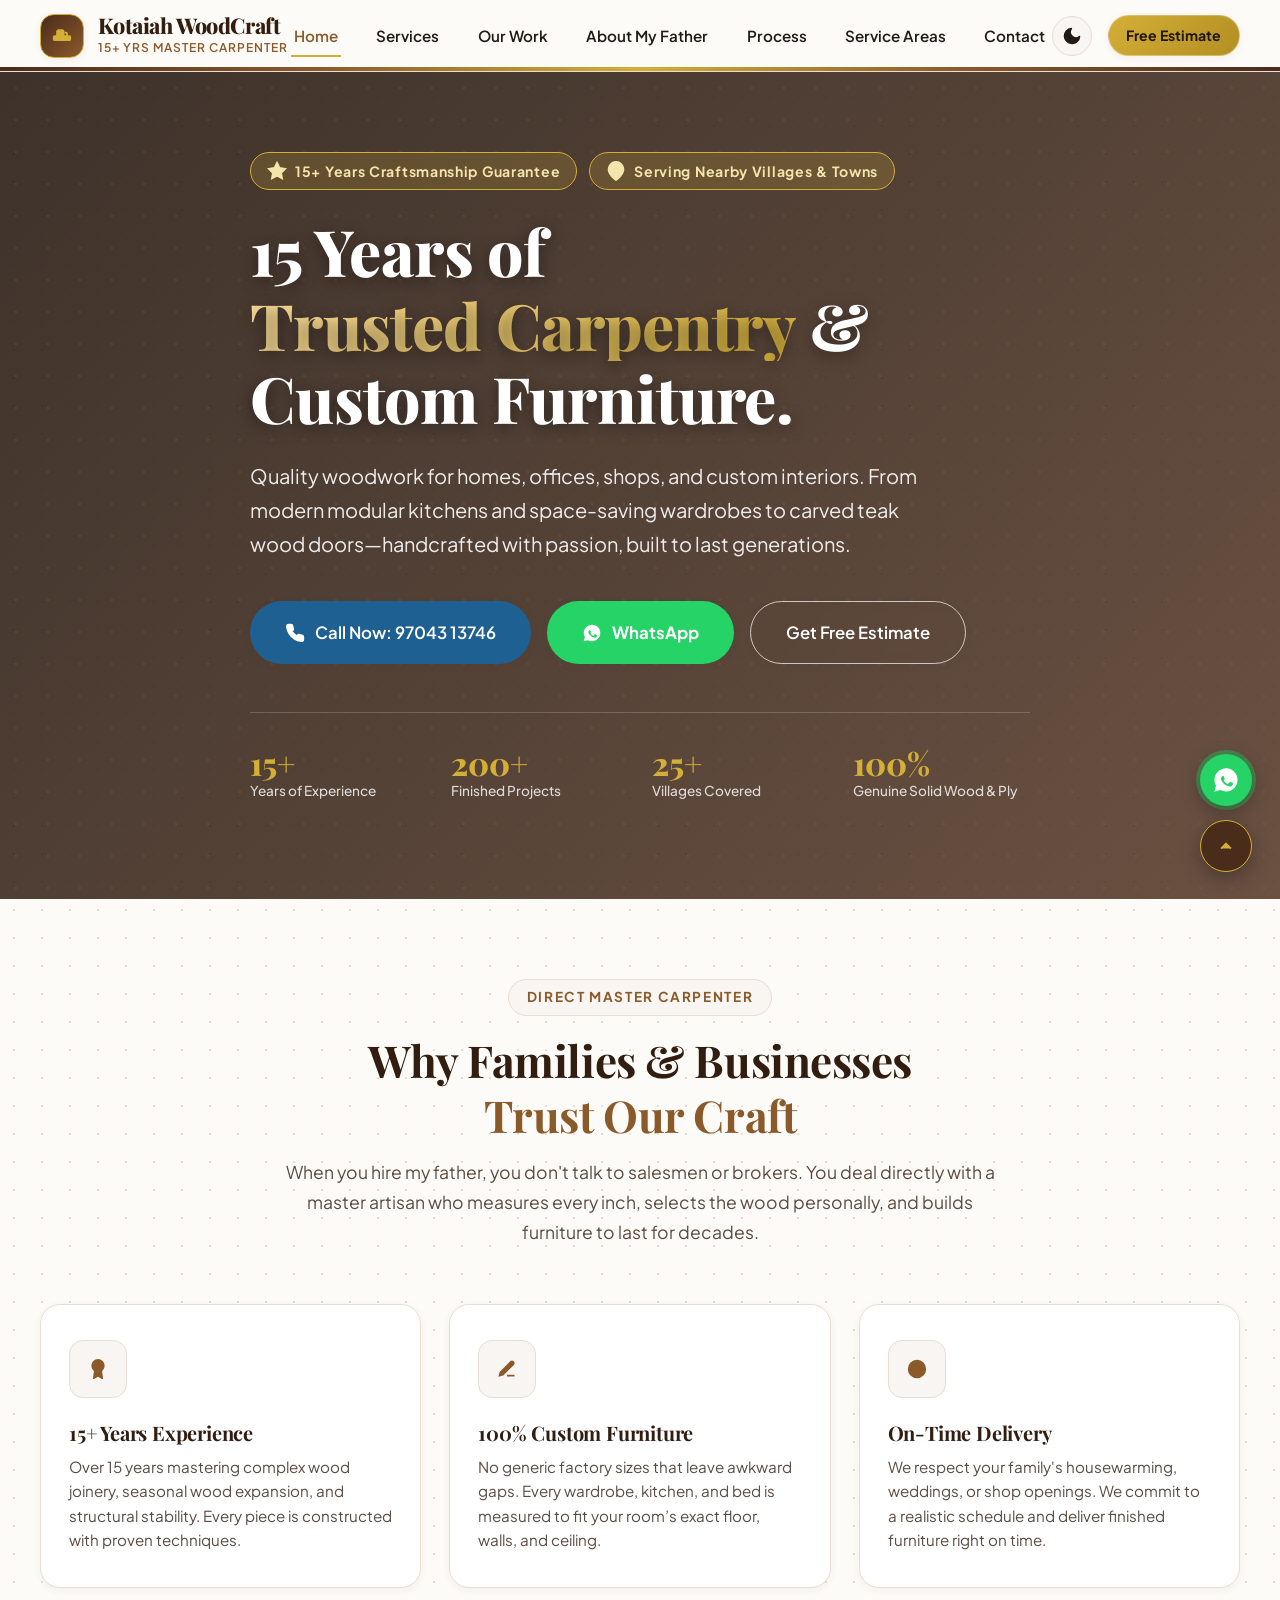
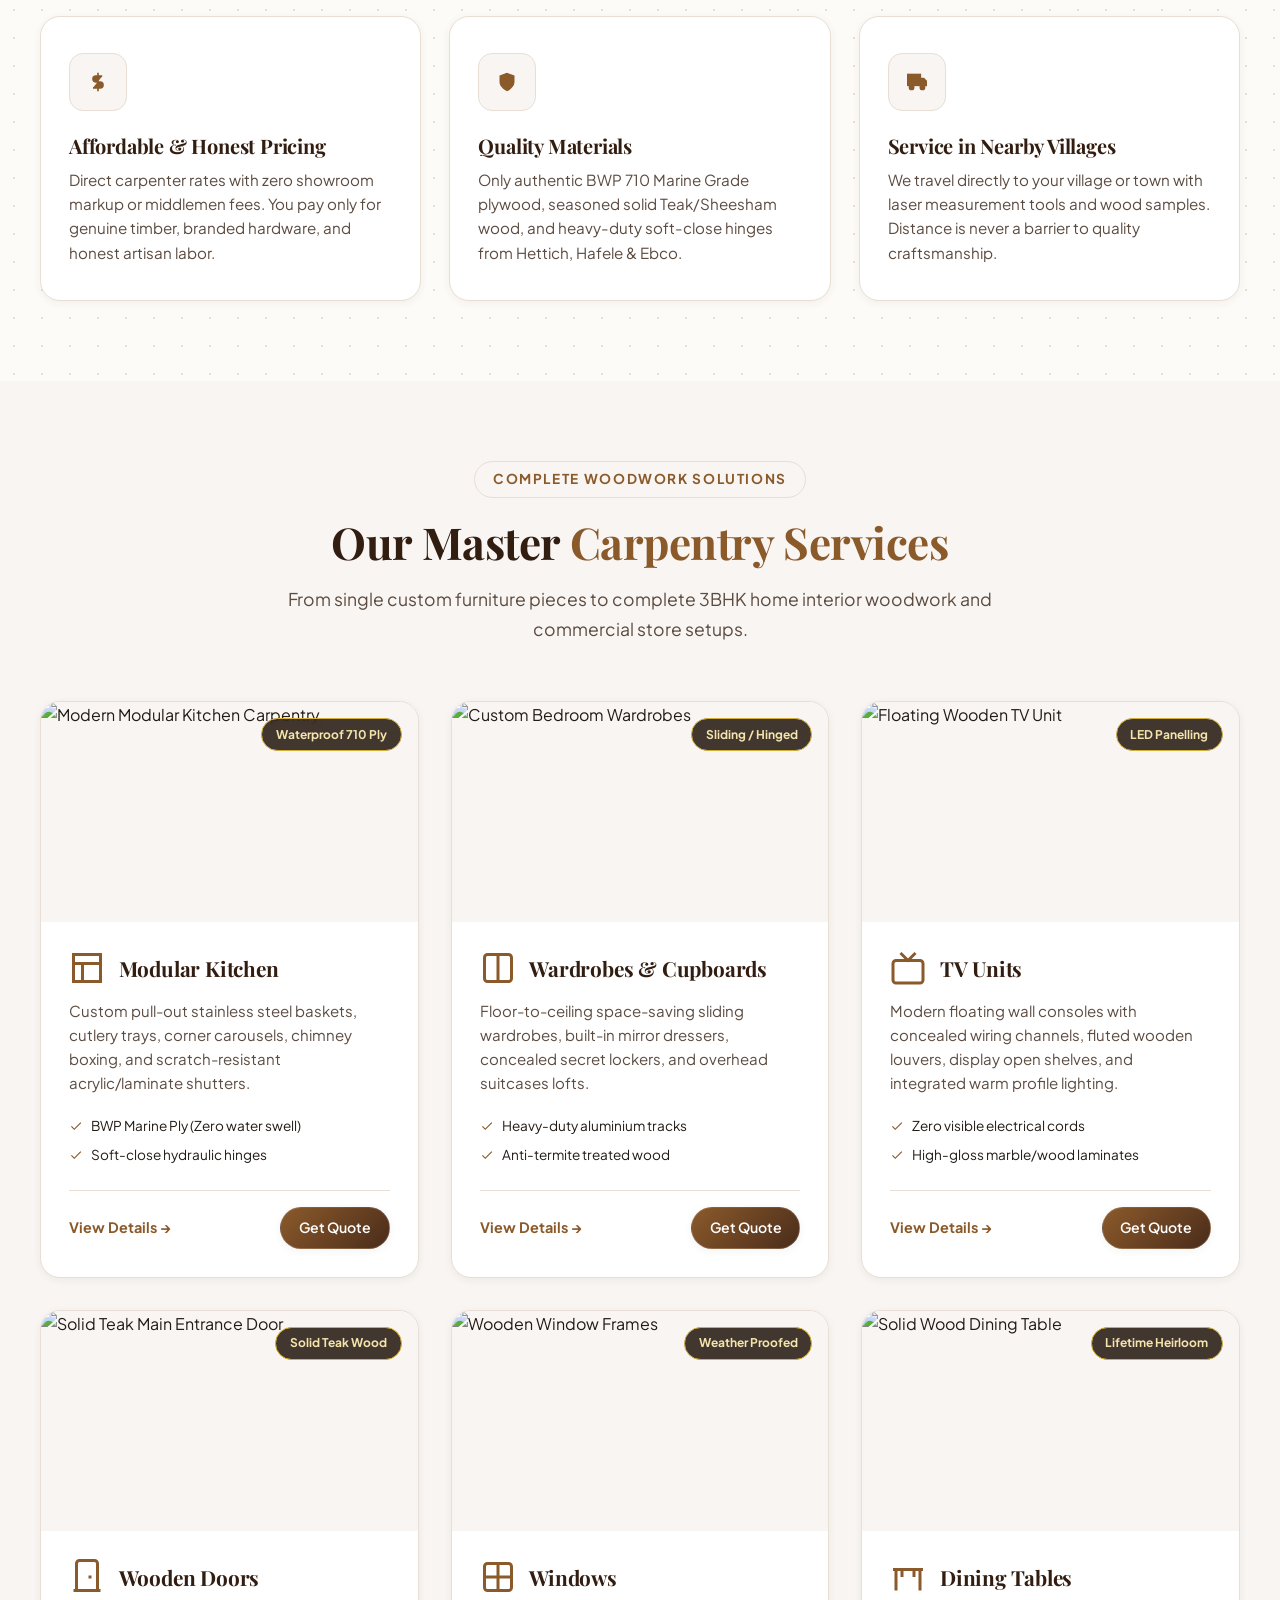
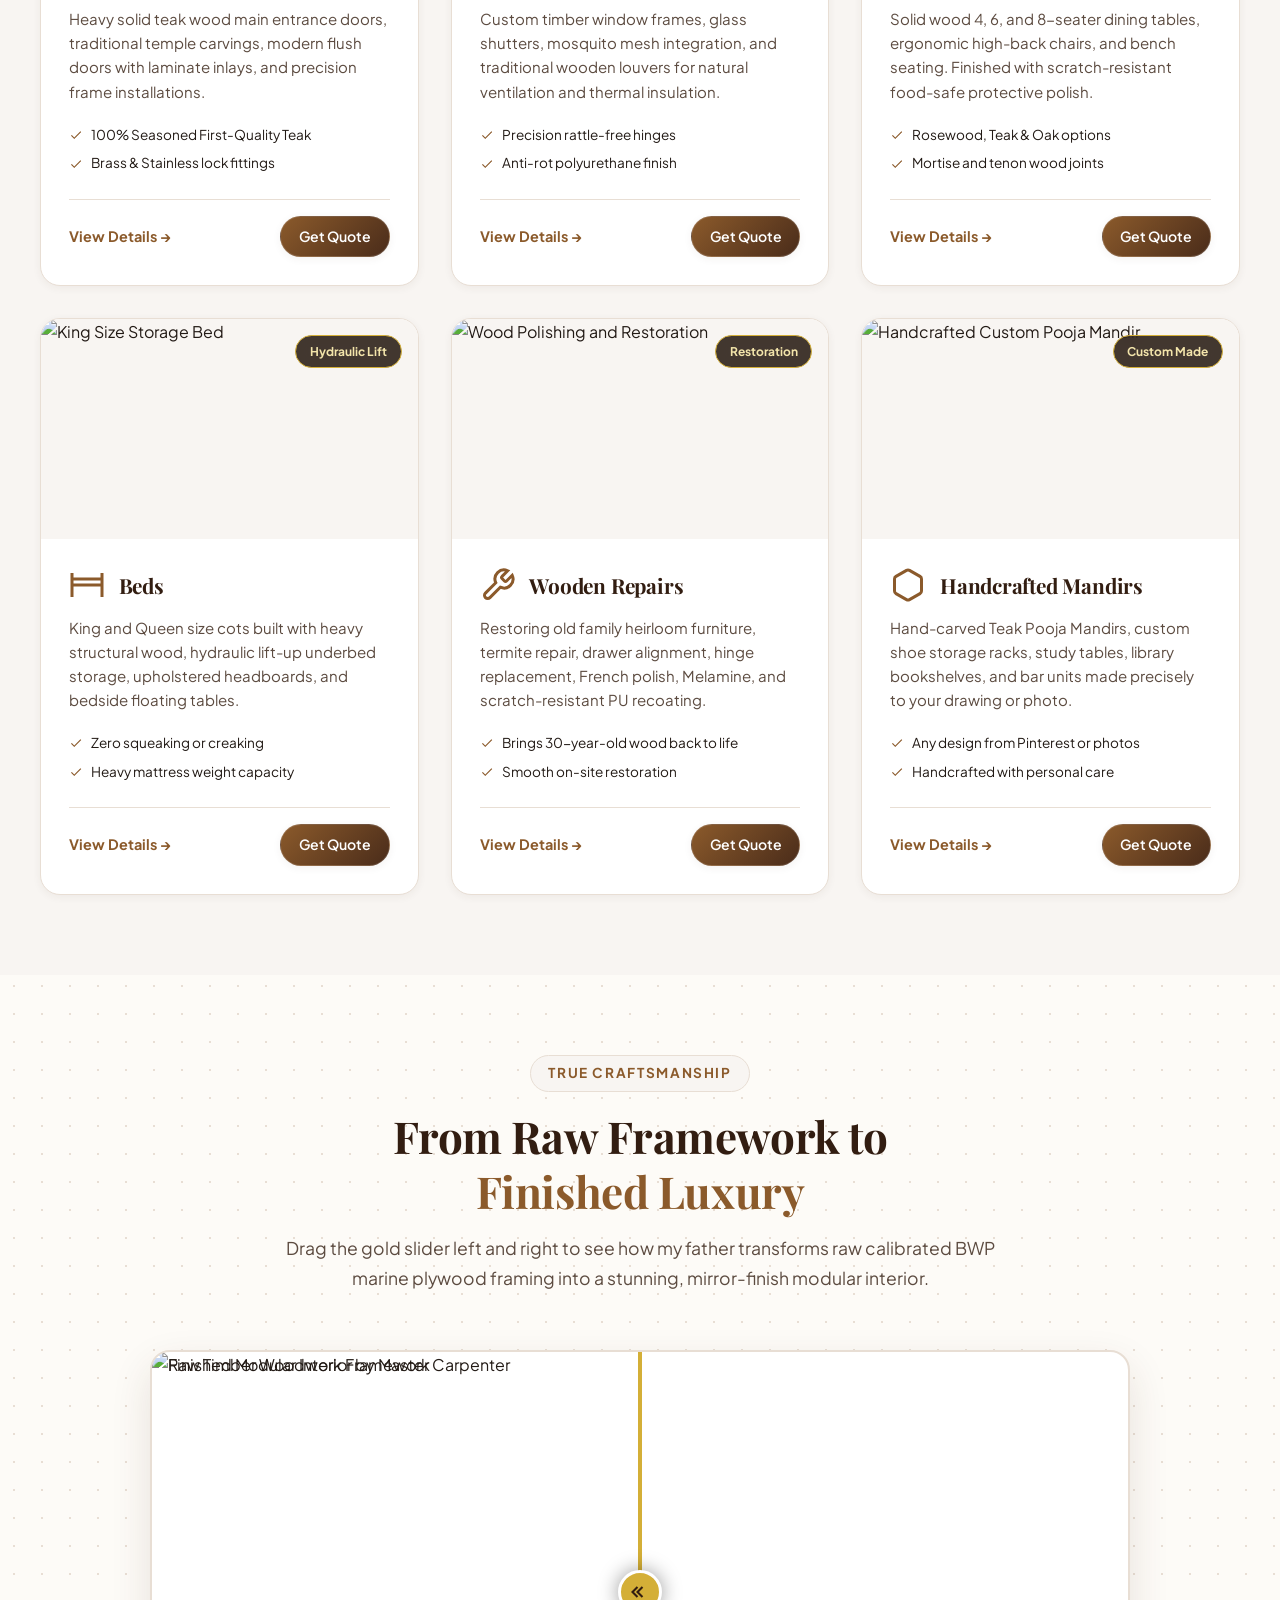
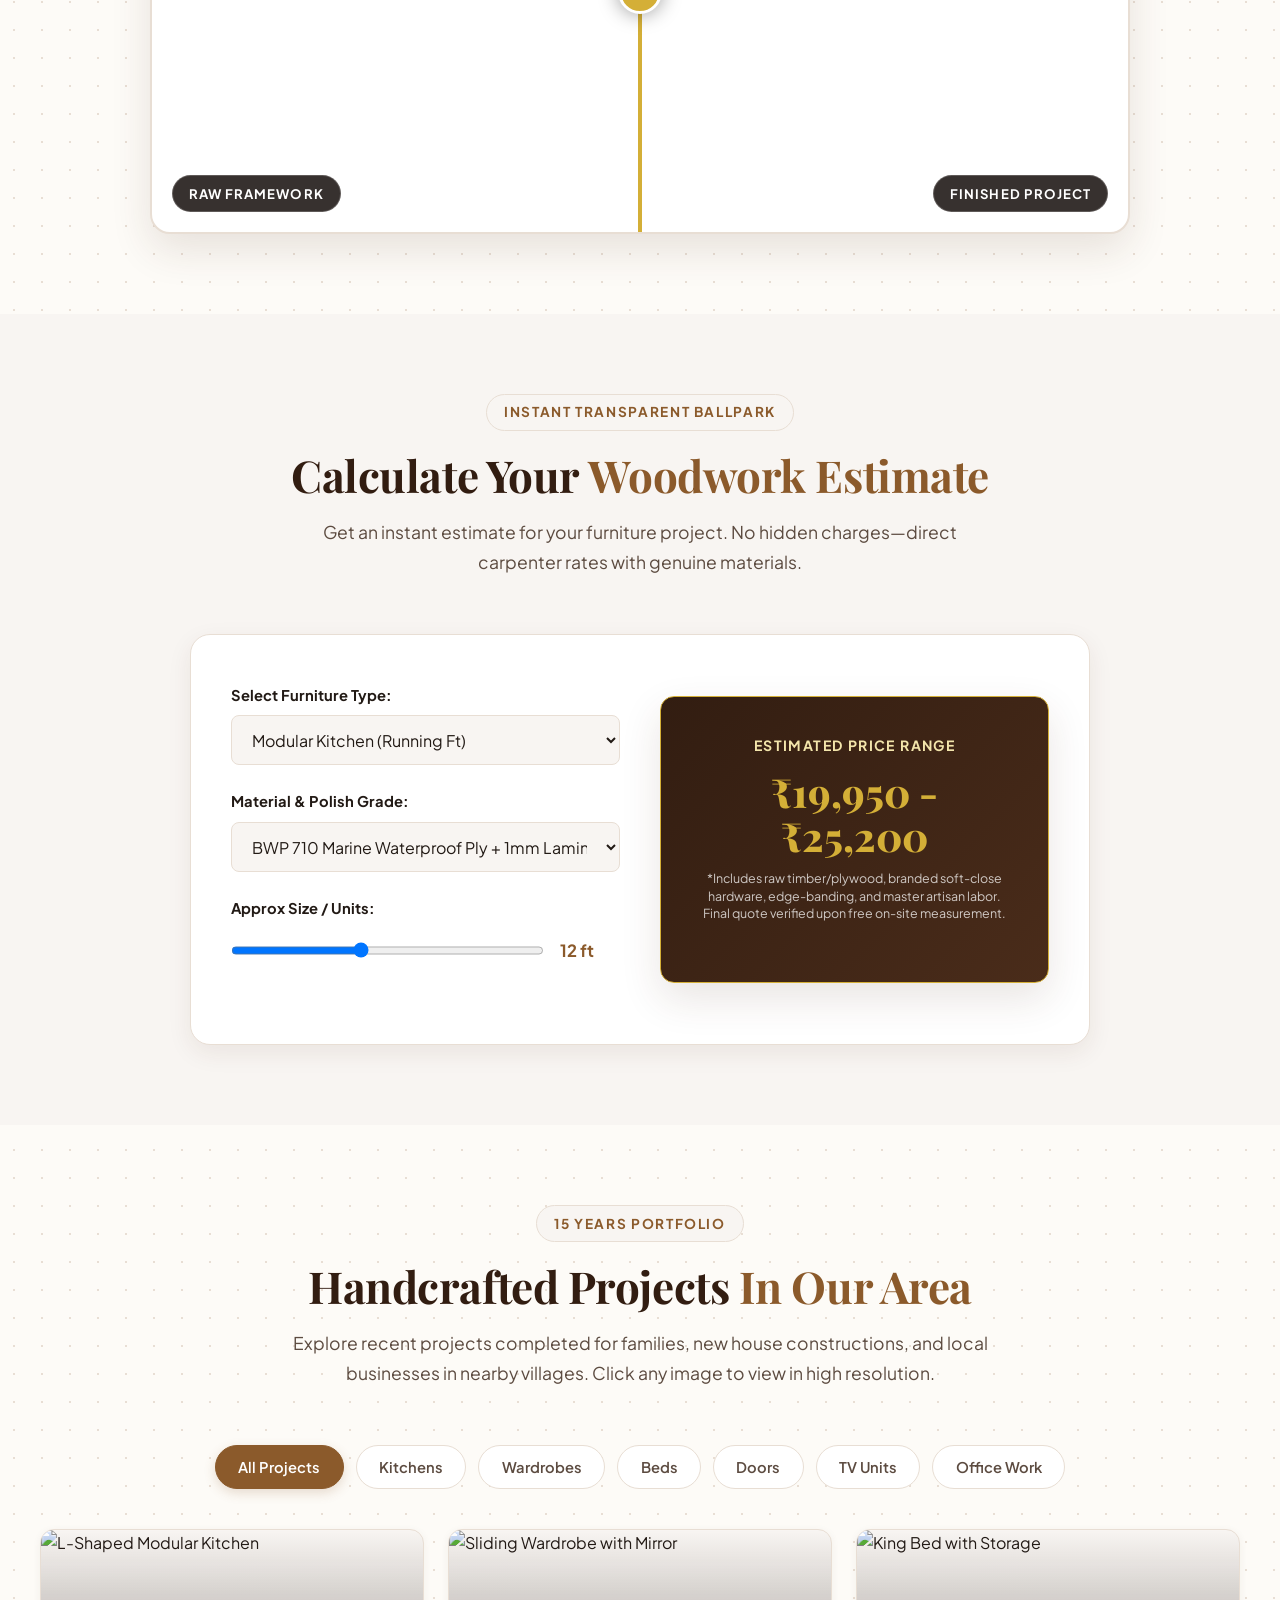
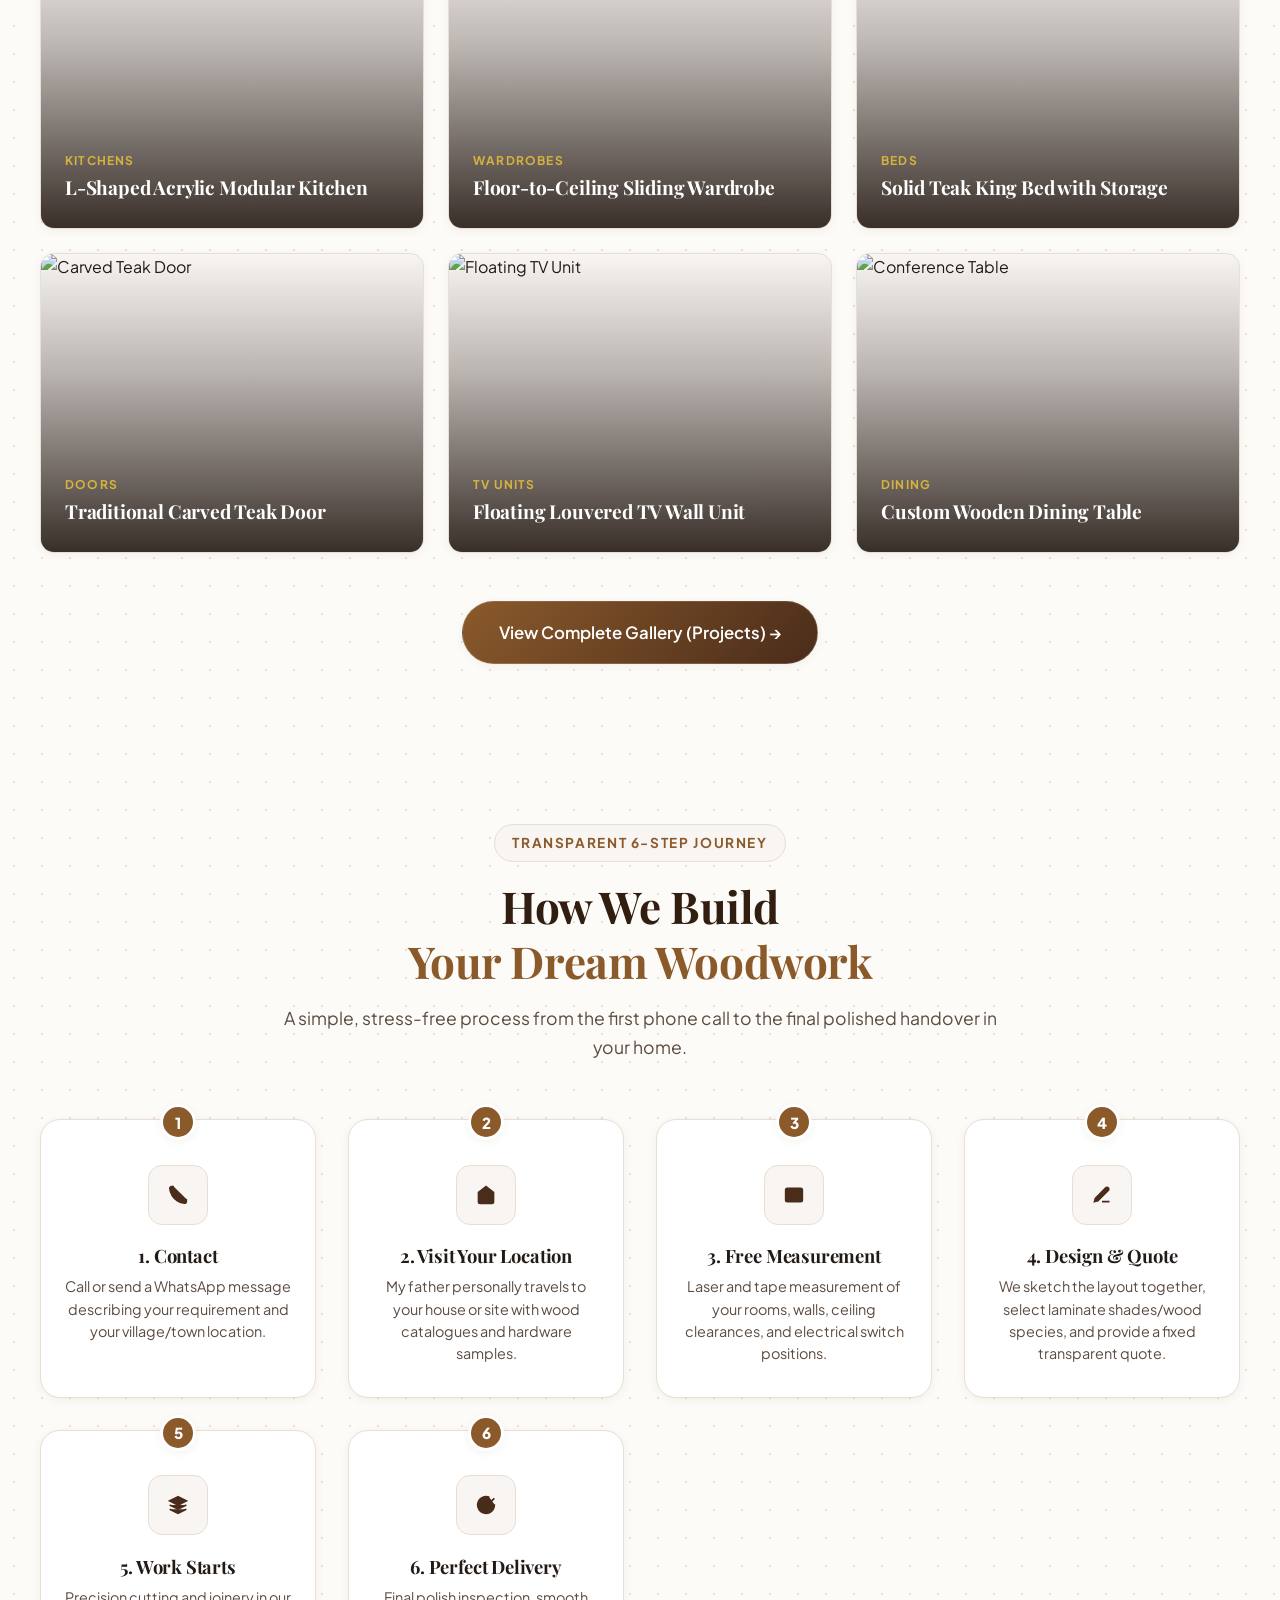
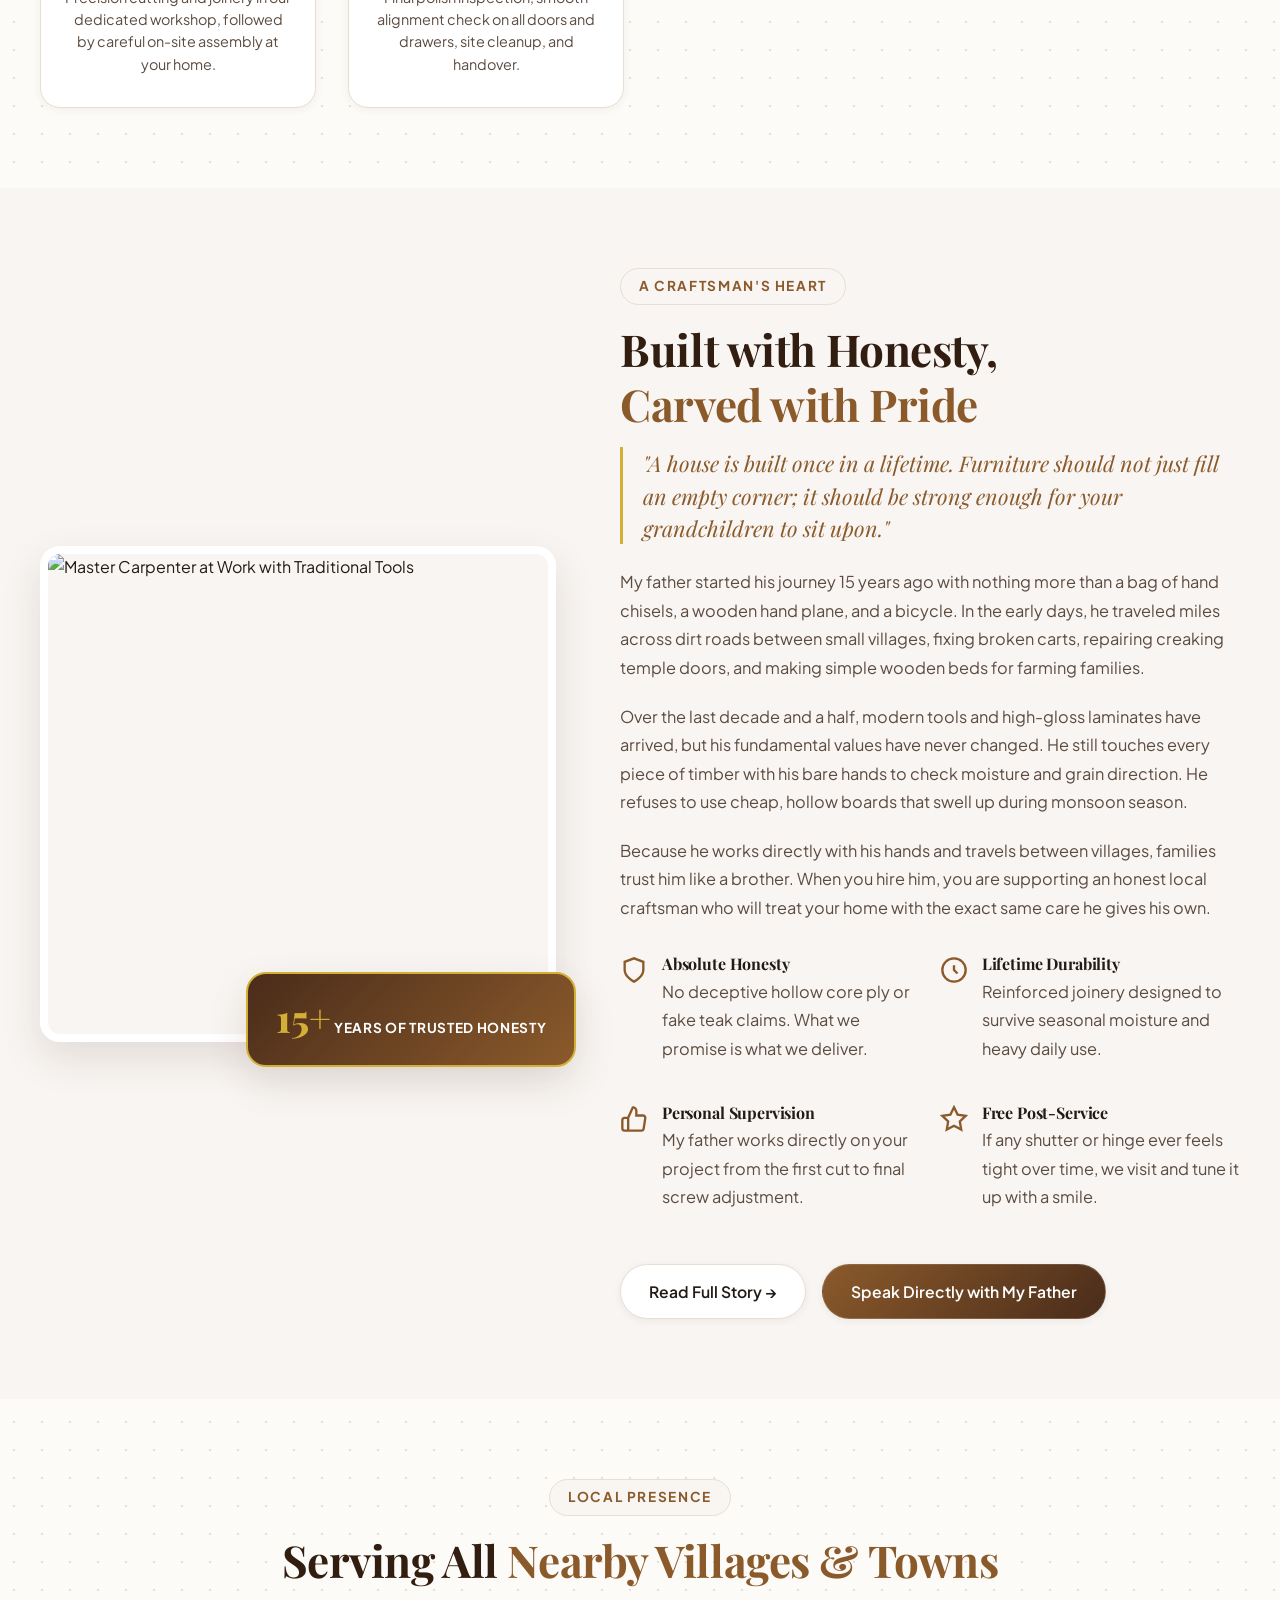
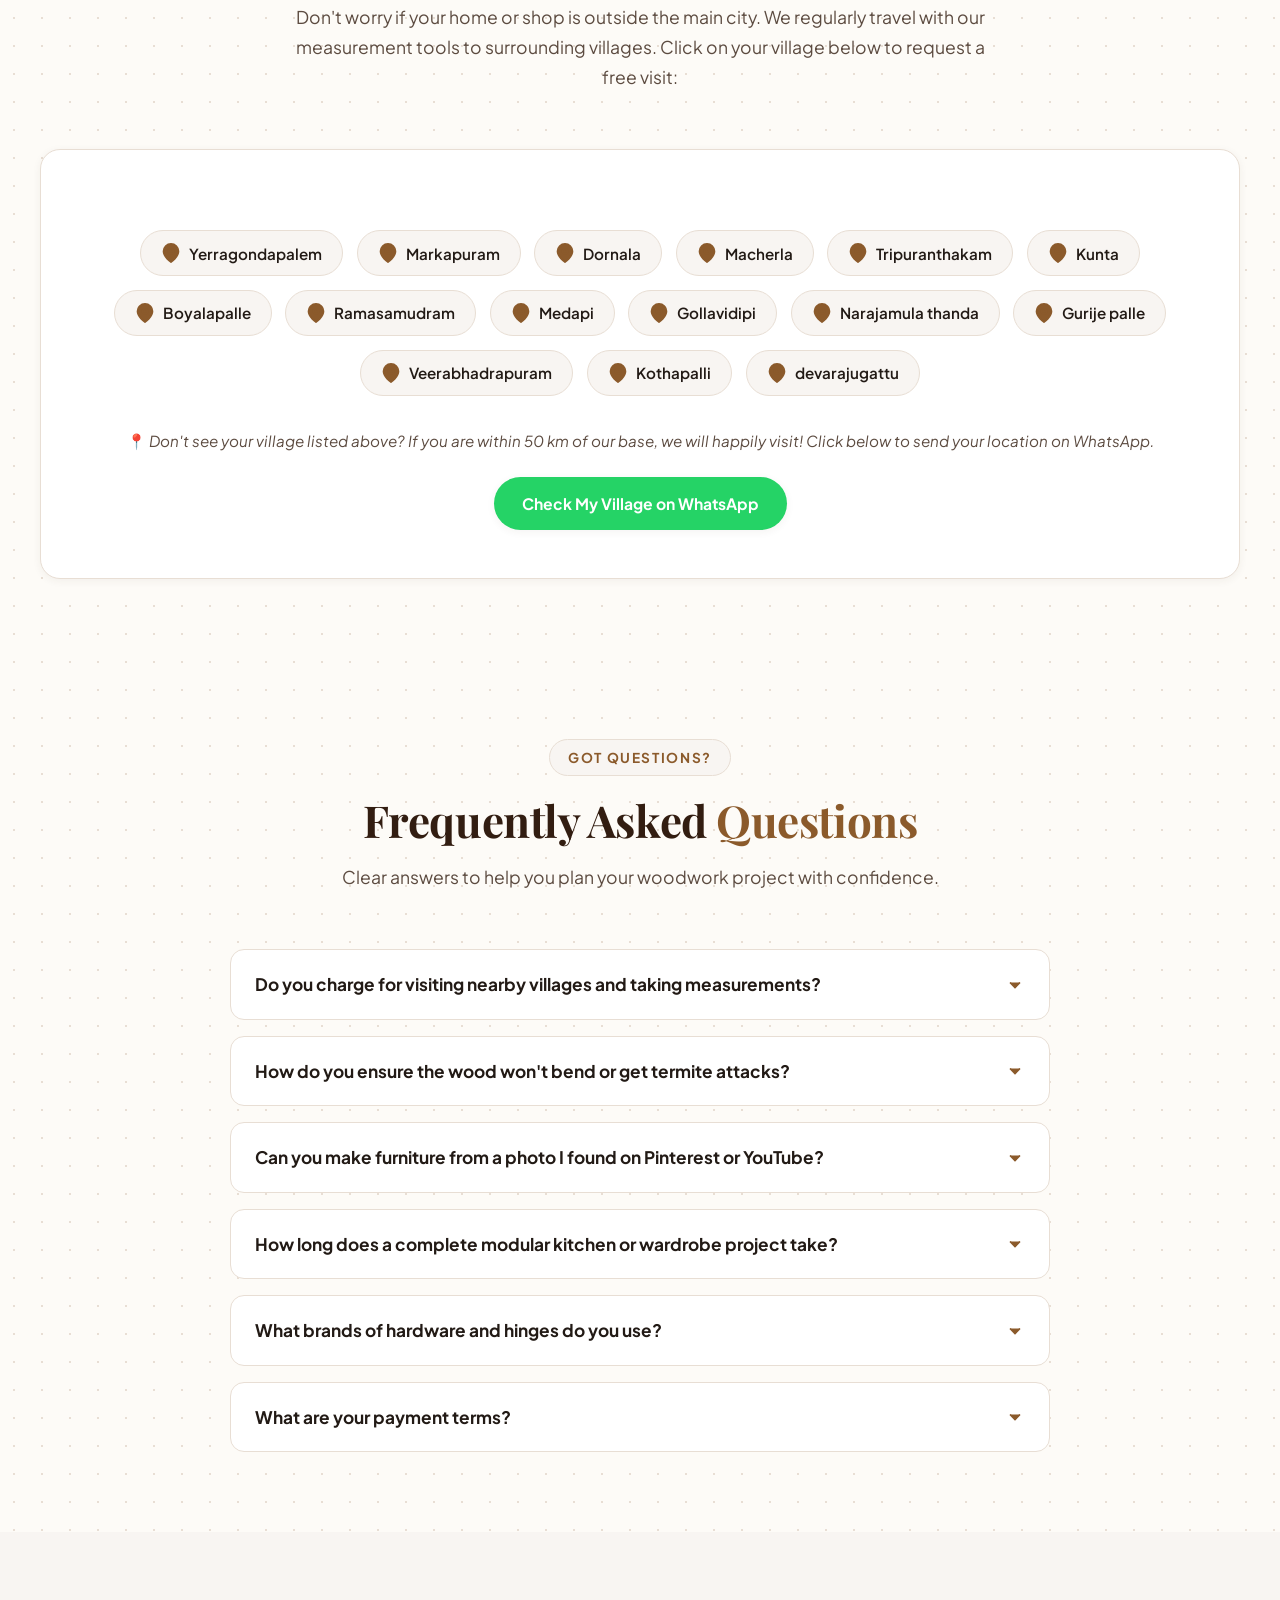
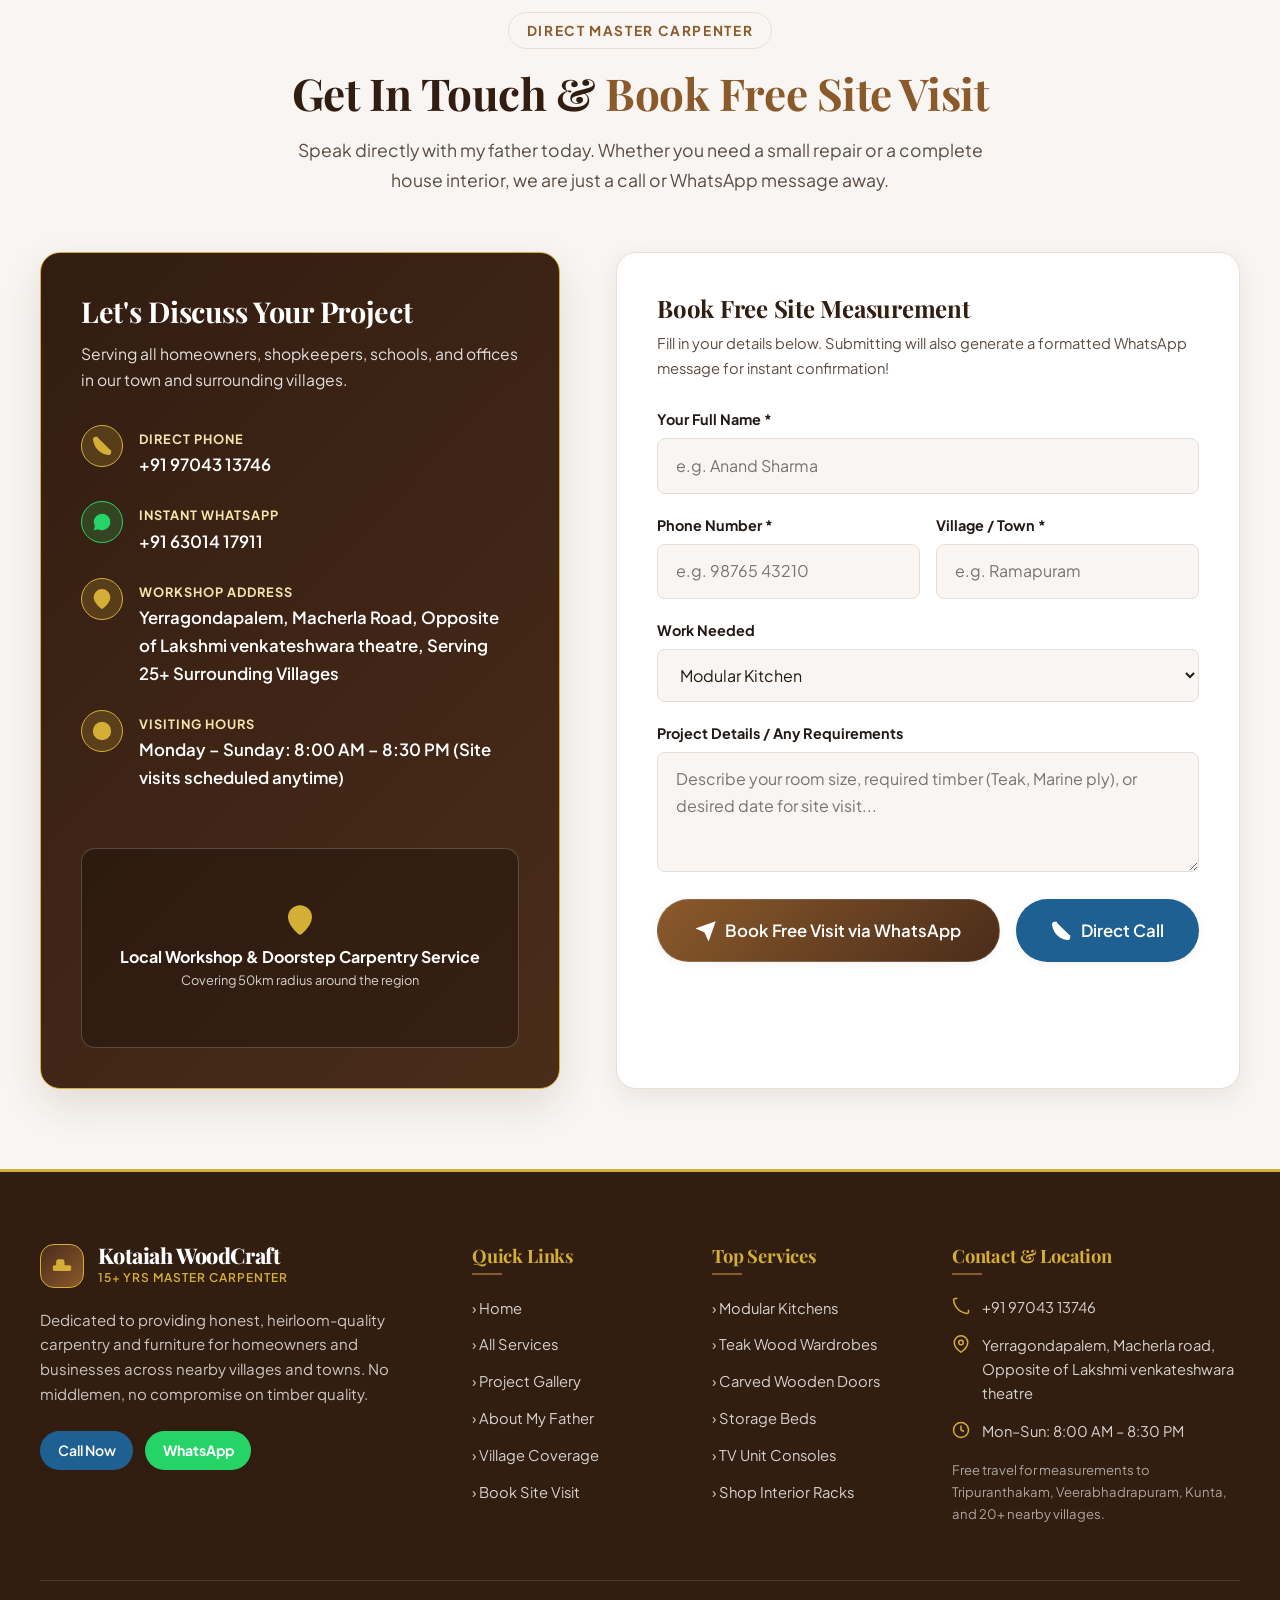
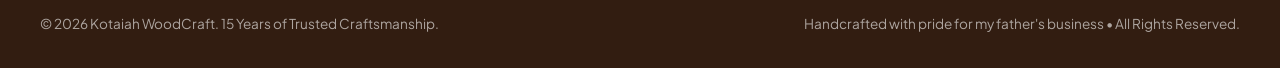
==== index.html @ 524566ff "Kotaiah woodcraft website" ====
<!DOCTYPE html>
<html lang="en" data-theme="light">
<head>
  <meta charset="UTF-8">
  <meta name="viewport" content="width=device-width, initial-scale=1.0">
  <title>Master Carpenter - 15+ Years Trusted Carpentry & Custom Furniture</title>
  
  <!-- SEO & Meta Tags -->
  <meta name="description" content="Master Carpenter with 15+ years of experience crafting luxury modular kitchens, teak wardrobes, custom beds, wooden doors, and home interiors. Free site visits to nearby villages and towns. Call or WhatsApp today!">
  <meta name="keywords" content="carpenter near me, custom furniture, wooden furniture maker, modular kitchen carpenter, wardrobe carpenter, solid wood door fitting, carpenter in nearby villages, teak wood furniture, furniture repair and polish">
  <meta name="author" content="Vishwakarma Woodcrafts">
  <link rel="canonical" href="https://vishwakarma-woodcrafts.example.com/">

  <!-- Open Graph / Social Media -->
  <meta property="og:type" content="business.business">
  <meta property="og:title" content="Master Carpenter - 15 Years of Trusted Carpentry & Custom Furniture">
  <meta property="og:description" content="Handcrafted woodwork for homes, modular kitchens, luxury wardrobes, offices, and custom interiors. Free site measurement in nearby villages.">
  <meta property="og:image" content="https://images.unsplash.com/photo-1538688525198-9b88f6f53126?auto=format&fit=crop&w=1200&q=80">
  <meta property="og:url" content="https://vishwakarma-woodcrafts.example.com/">

  <!-- Google Fonts: Playfair Display + Plus Jakarta Sans -->
  <link rel="preconnect" href="https://fonts.googleapis.com">
  <link rel="preconnect" href="https://fonts.gstatic.com" crossorigin>
  <link href="https://fonts.googleapis.com/css2?family=Playfair+Display:ital,wght@0,600;0,700;0,800;1,600&family=Plus+Jakarta+Sans:wght@400;500;600;700&display=swap" rel="stylesheet">

  <!-- Core Stylesheet -->
  <link rel="stylesheet" href="css/style.css">

  <!-- Local Business Schema.org JSON-LD for Local SEO -->
  <script type="application/ld+json">
  {
    "@context": "https://schema.org",
    "@type": "HomeAndConstructionBusiness",
    "name": "Kotaiah WoodCraft",
    "image": "https://images.unsplash.com/photo-1538688525198-9b88f6f53126?auto=format&fit=crop&w=1200&q=80",
    "telephone": "+919704313746",
    "priceRange": "₹₹",
    "description": "Professional carpenter with 15+ years experience building custom modular kitchens, teak wardrobes, doors, beds, and full home interiors across nearby villages and towns.",
    "address": {
      "@type": "PostalAddress",
      "addressLocality": "yerragondapalem, Macherla road, Opposite of Lakshmi venkateshwara theatre",
      "addressRegion": "Andhra Pradesh",
      "addressCountry": "IN"
    },
    "geo": {
      "@type": "GeoCoordinates",
      "latitude": "16.042348",
      "longitude": "79.306076"
    },
    "areaServed": [
      "Yerragondapalem", "Markapuram", "Veerabhadrapuram", "Dornala", "Tripuranthakam",
      "Boyalapalle", "Kothapalli", "Gurije palle", "Macherla", "Narajamula thanda", "All Nearby Villages"
    ],
    "openingHoursSpecification": {
      "@type": "OpeningHoursSpecification",
      "dayOfWeek": ["Monday", "Tuesday", "Wednesday", "Thursday", "Friday", "Saturday", "Sunday"],
      "opens": "08:00",
      "closes": "20:30"
    },
  }

  </script>
</head>
<body>

  <!-- ==========================================================================
       HEADER & NAVIGATION
       ========================================================================== -->
  <header class="site-header wood-grain-accent">
    <div class="container nav-container">
      <!-- Brand Logo -->
      <a href="index.html" class="brand" aria-label="Master Carpenter Home">
        <div class="brand-icon-box">
          <!-- Woodworking Plane Icon -->
          <svg class="icon" viewBox="0 0 24 24" fill="none" stroke="currentColor" stroke-width="2" stroke-linecap="round" stroke-linejoin="round">
            <path d="M3 17h18a1 1 0 0 0 1-1v-3a1 1 0 0 0-1-1H3a1 1 0 0 0-1 1v3a1 1 0 0 0 1 1z"/>
            <path d="M6 12V7a2 2 0 0 1 2-2h4a2 2 0 0 1 2 2v5"/>
            <path d="M18 12V9a1 1 0 0 0-1-1h-1"/>
          </svg>
        </div>
        <div class="brand-text">
          <span class="brand-name">Kotaiah WoodCraft</span>
          <span class="brand-tagline">15+ Yrs Master Carpenter</span>
        </div>
      </a>

      <!-- Navigation Menu Links -->
      <nav class="nav-menu" id="navMenu" aria-label="Main Navigation">
        <a href="index.html" class="nav-link active">Home</a>
        <a href="services.html" class="nav-link">Services</a>
        <a href="gallery.html" class="nav-link">Our Work</a>
        <a href="about.html" class="nav-link">About My Father</a>
        <a href="#timeline" class="nav-link">Process</a>
        <a href="#villages" class="nav-link">Service Areas</a>
        <a href="contact.html" class="nav-link">Contact</a>
      </nav>

      <!-- Nav Actions (Theme Toggle & CTA) -->
      <div class="nav-actions">
        <!-- Theme Toggle -->
        <button id="themeToggleBtn" class="theme-toggle-btn" aria-label="Toggle dark/light mode">
          <!-- Moon Icon (for switching to dark) -->
          <svg class="icon moon-icon" viewBox="0 0 24 24" fill="none" stroke="currentColor" stroke-width="2" stroke-linecap="round" stroke-linejoin="round">
            <path d="M21 12.79A9 9 0 1 1 11.21 3 7 7 0 0 0 21 12.79z"></path>
          </svg>
          <!-- Sun Icon (for switching to light) -->
          <svg class="icon sun-icon" viewBox="0 0 24 24" fill="none" stroke="currentColor" stroke-width="2" stroke-linecap="round" stroke-linejoin="round">
            <circle cx="12" cy="12" r="5"></circle>
            <line x1="12" y1="1" x2="12" y2="3"></line>
            <line x1="12" y1="21" x2="12" y2="23"></line>
            <line x1="4.22" y1="4.22" x2="5.64" y2="5.64"></line>
            <line x1="18.36" y1="18.36" x2="19.78" y2="19.78"></line>
            <line x1="1" y1="12" x2="3" y2="12"></line>
            <line x1="21" y1="12" x2="23" y2="12"></line>
            <line x1="4.22" y1="19.78" x2="5.64" y2="18.36"></line>
            <line x1="18.36" y1="5.64" x2="19.78" y2="4.22"></line>
          </svg>
        </button>

        <!-- Quote Modal Trigger -->
        <button class="btn btn-gold btn-sm btn-quote-header" data-open-modal="quoteModal">
          Free Estimate
        </button>

        <!-- Mobile Hamburger Button -->
        <button id="hamburgerBtn" class="hamburger-btn" aria-label="Toggle mobile menu" aria-expanded="false">
          <span></span>
          <span></span>
          <span></span>
        </button>
      </div>
    </div>
  </header>

  <main>
    <!-- ==========================================================================
         SECTION 1: HERO SECTION
         ========================================================================== -->
    <section class="hero-section" id="home">
      <div class="hero-overlay-grain"></div>
      <div class="container hero-content">
        <!-- Trust badge -->
        <div class="hero-badge-group">
          <div class="hero-badge">
            <svg class="icon" viewBox="0 0 24 24" fill="none" stroke="currentColor" stroke-width="2">
              <path d="M12 2l3.09 6.26L22 9.27l-5 4.87 1.18 6.88L12 17.77l-6.18 3.25L7 14.14 2 9.27l6.91-1.01L12 2z"/>
            </svg>
            15+ Years Craftsmanship Guarantee
          </div>
          <div class="hero-badge">
            <svg class="icon" viewBox="0 0 24 24" fill="none" stroke="currentColor" stroke-width="2">
              <path d="M21 10c0 7-9 13-9 13s-9-6-9-13a9 9 0 0 1 18 0z"/>
              <circle cx="12" cy="10" r="3"/>
            </svg>
            Serving Nearby Villages & Towns
          </div>
        </div>

        <h1 class="hero-title">
          15 Years of <span>Trusted Carpentry</span> &amp; Custom Furniture.
        </h1>

        <p class="hero-subtitle">
          Quality woodwork for homes, offices, shops, and custom interiors. From modern modular kitchens and space-saving wardrobes to carved teak wood doors—handcrafted with passion, built to last generations.
        </p>

        <!-- Hero CTAs -->
        <div class="hero-cta-group">
          <!-- Call Now -->
          <a href="tel:+919704313746" class="btn btn-call btn-lg">
            <svg class="icon" viewBox="0 0 24 24" fill="none" stroke="currentColor" stroke-width="2">
              <path d="M22 16.92v3a2 2 0 0 1-2.18 2 19.79 19.79 0 0 1-8.63-3.07 19.5 19.5 0 0 1-6-6 19.79 19.79 0 0 1-3.07-8.67A2 2 0 0 1 4.11 2h3a2 2 0 0 1 2 1.72 12.84 12.84 0 0 0 .7 2.81 2 2 0 0 1-.45 2.11L8.09 9.91a16 16 0 0 0 6 6l1.27-1.27a2 2 0 0 1 2.11-.45 12.84 12.84 0 0 0 2.81.7A2 2 0 0 1 22 16.92z"/>
            </svg>
            Call Now: 97043 13746
          </a>

          <!-- WhatsApp -->
          <a href="https://wa.me/916301417911?text=Hello%20Master%20Carpenter%2C%20I%20saw%20your%20website%20and%20need%20carpentry%20work.%20Please%20let%20me%20know%20when%20you%20can%20visit." target="_blank" rel="noopener noreferrer" class="btn btn-whatsapp btn-lg">
            <svg class="icon" viewBox="0 0 24 24" fill="currentColor">
              <path d="M12.04 2c-5.46 0-9.91 4.45-9.91 9.91 0 1.75.46 3.45 1.32 4.95L2.05 22l5.25-1.38c1.45.79 3.08 1.21 4.74 1.21 5.46 0 9.91-4.45 9.91-9.91 0-2.65-1.03-5.14-2.9-7.01A9.82 9.82 0 0 0 12.04 2zm5.78 14.15c-.24.68-1.4 1.33-1.94 1.4-.49.07-1.12.1-3.32-.82-2.31-.96-3.8-3.32-3.92-3.48-.12-.16-.94-1.26-.94-2.4 0-1.14.6-1.7.81-1.93.21-.24.47-.3.62-.3.16 0 .31 0 .44.01.14.01.32-.05.5.38.19.45.64 1.57.7 1.69.06.12.1.26.02.42-.08.16-.12.26-.24.4-.12.14-.25.31-.36.42-.12.12-.24.25-.1.49.14.24.63 1.04 1.35 1.68.93.83 1.71 1.09 1.95 1.21.24.12.38.1.52-.06.14-.16.6-.7 1.01-1.21.41-.51.49-.6.73-.5.24.1 1.54.73 1.8.86.26.14.44.2.5.31.06.12.06.69-.18 1.37z"/>
            </svg>
            WhatsApp
          </a>

          <!-- Get Free Estimate -->
          <button class="btn btn-outline-white btn-lg" data-open-modal="quoteModal">
            Get Free Estimate
          </button>
        </div>

        <!-- Trust Stats Bar -->
        <div class="hero-stats-row">
          <div class="stat-item">
            <span class="stat-number">15+</span>
            <span class="stat-label">Years of Experience</span>
          </div>
          <div class="stat-item">
            <span class="stat-number">200+</span>
            <span class="stat-label">Finished Projects</span>
          </div>
          <div class="stat-item">
            <span class="stat-number">25+</span>
            <span class="stat-label">Villages Covered</span>
          </div>
          <div class="stat-item">
            <span class="stat-number">100%</span>
            <span class="stat-label">Genuine Solid Wood &amp; Ply</span>
          </div>
        </div>
      </div>
    </section>

    <!-- ==========================================================================
         SECTION 2: WHY CHOOSE US (TRUST CARDS)
         ========================================================================== -->
    <section class="section" id="why-choose-us">
      <div class="container">
        <div class="section-header fade-in-up">
          <span class="section-tag">Direct Master Carpenter</span>
          <h2 class="section-title">Why Families &amp; Businesses <span>Trust Our Craft</span></h2>
          <p class="section-subtitle">
            When you hire my father, you don't talk to salesmen or brokers. You deal directly with a master artisan who measures every inch, selects the wood personally, and builds furniture to last for decades.
          </p>
        </div>

        <div class="trust-grid">
          <!-- Card 1 -->
          <div class="trust-card fade-in-up">
            <div class="trust-icon-box">
              <svg class="icon" viewBox="0 0 24 24" fill="none" stroke="currentColor" stroke-width="2">
                <circle cx="12" cy="8" r="7"/>
                <polyline points="8.21 13.89 7 23 12 20 17 23 15.79 13.88"/>
              </svg>
            </div>
            <h3 class="trust-title">15+ Years Experience</h3>
            <p class="trust-desc">
              Over 15 years mastering complex wood joinery, seasonal wood expansion, and structural stability. Every piece is constructed with proven techniques.
            </p>
          </div>

          <!-- Card 2 -->
          <div class="trust-card fade-in-up">
            <div class="trust-icon-box">
              <svg class="icon" viewBox="0 0 24 24" fill="none" stroke="currentColor" stroke-width="2">
                <path d="M12 20h9"/>
                <path d="M16.5 3.5a2.121 2.121 0 0 1 3 3L7 19l-4 1 1-4L16.5 3.5z"/>
              </svg>
            </div>
            <h3 class="trust-title">100% Custom Furniture</h3>
            <p class="trust-desc">
              No generic factory sizes that leave awkward gaps. Every wardrobe, kitchen, and bed is measured to fit your room’s exact floor, walls, and ceiling.
            </p>
          </div>

          <!-- Card 3 -->
          <div class="trust-card fade-in-up">
            <div class="trust-icon-box">
              <svg class="icon" viewBox="0 0 24 24" fill="none" stroke="currentColor" stroke-width="2">
                <circle cx="12" cy="12" r="10"/>
                <polyline points="12 6 12 12 16 14"/>
              </svg>
            </div>
            <h3 class="trust-title">On-Time Delivery</h3>
            <p class="trust-desc">
              We respect your family's housewarming, weddings, or shop openings. We commit to a realistic schedule and deliver finished furniture right on time.
            </p>
          </div>

          <!-- Card 4 -->
          <div class="trust-card fade-in-up">
            <div class="trust-icon-box">
              <svg class="icon" viewBox="0 0 24 24" fill="none" stroke="currentColor" stroke-width="2">
                <line x1="12" y1="1" x2="12" y2="23"/>
                <path d="M17 5H9.5a3.5 3.5 0 0 0 0 7h5a3.5 3.5 0 0 1 0 7H6"/>
              </svg>
            </div>
            <h3 class="trust-title">Affordable &amp; Honest Pricing</h3>
            <p class="trust-desc">
              Direct carpenter rates with zero showroom markup or middlemen fees. You pay only for genuine timber, branded hardware, and honest artisan labor.
            </p>
          </div>

          <!-- Card 5 -->
          <div class="trust-card fade-in-up">
            <div class="trust-icon-box">
              <svg class="icon" viewBox="0 0 24 24" fill="none" stroke="currentColor" stroke-width="2">
                <path d="M12 22s8-4 8-10V5l-8-3-8 3v7c0 6 8 10 8 10z"/>
              </svg>
            </div>
            <h3 class="trust-title">Quality Materials</h3>
            <p class="trust-desc">
              Only authentic BWP 710 Marine Grade plywood, seasoned solid Teak/Sheesham wood, and heavy-duty soft-close hinges from Hettich, Hafele &amp; Ebco.
            </p>
          </div>

          <!-- Card 6 -->
          <div class="trust-card fade-in-up">
            <div class="trust-icon-box">
              <svg class="icon" viewBox="0 0 24 24" fill="none" stroke="currentColor" stroke-width="2">
                <rect x="1" y="3" width="15" height="13"/>
                <polygon points="16 8 20 8 23 11 23 16 16 16 16 8"/>
                <circle cx="5.5" cy="18.5" r="2.5"/>
                <circle cx="18.5" cy="18.5" r="2.5"/>
              </svg>
            </div>
            <h3 class="trust-title">Service in Nearby Villages</h3>
            <p class="trust-desc">
              We travel directly to your village or town with laser measurement tools and wood samples. Distance is never a barrier to quality craftsmanship.
            </p>
          </div>
        </div>
      </div>
    </section>

    <!-- ==========================================================================
         SECTION 3: SERVICES GRID (12 DETAILED SERVICES)
         ========================================================================== -->
    <section class="section" id="services" style="background-color: var(--bg-cream);">
      <div class="container">
        <div class="section-header fade-in-up">
          <span class="section-tag">Complete Woodwork Solutions</span>
          <h2 class="section-title">Our Master <span>Carpentry Services</span></h2>
          <p class="section-subtitle">
            From single custom furniture pieces to complete 3BHK home interior woodwork and commercial store setups.
          </p>
        </div>

        <div class="services-grid">
          <!-- 1. Modular Kitchen -->
          <article class="service-card fade-in-up">
            <div class="service-img-wrapper">
              <img src="C:\Users\srini\OneDrive\Desktop\carpenter\assets\images\kitchen.jpeg" alt="Modern Modular Kitchen Carpentry" class="service-img" loading="lazy">
              <span class="service-badge">Waterproof 710 Ply</span>
            </div>
            <div class="service-content">
              <div class="service-header-row">
                <svg class="service-icon" viewBox="0 0 24 24" fill="none" stroke="currentColor" stroke-width="2">
                  <path d="M3 3h18v18H3zM3 9h18M9 21V9"/>
                </svg>
                <h3 class="service-title">Modular Kitchen</h3>
              </div>
              <p class="service-desc">
                Custom pull-out stainless steel baskets, cutlery trays, corner carousels, chimney boxing, and scratch-resistant acrylic/laminate shutters.
              </p>
              <div class="service-features-list">
                <div class="service-feature-item">
                  <svg viewBox="0 0 24 24" fill="currentColor"><path d="M9 16.17L4.83 12l-1.42 1.41L9 19 21 7l-1.41-1.41z"/></svg>
                  BWP Marine Ply (Zero water swell)
                </div>
                <div class="service-feature-item">
                  <svg viewBox="0 0 24 24" fill="currentColor"><path d="M9 16.17L4.83 12l-1.42 1.41L9 19 21 7l-1.41-1.41z"/></svg>
                  Soft-close hydraulic hinges
                </div>
              </div>
              <div class="service-footer-row">
                <a href="services.html" class="service-link">View Details &rarr;</a>
                <button class="btn btn-primary btn-sm" data-open-modal="quoteModal" data-service="Modular Kitchen">Get Quote</button>
              </div>
            </div>
          </article>

          <!-- 2. Wardrobes & Cupboards -->
          <article class="service-card fade-in-up">
            <div class="service-img-wrapper">
              <img src="C:\Users\srini\OneDrive\Desktop\carpenter\assets\images\wardroob-1.jpeg" alt="Custom Bedroom Wardrobes" class="service-img" loading="lazy">
              <span class="service-badge">Sliding / Hinged</span>
            </div>
            <div class="service-content">
              <div class="service-header-row">
                <svg class="service-icon" viewBox="0 0 24 24" fill="none" stroke="currentColor" stroke-width="2">
                  <rect x="3" y="3" width="18" height="18" rx="2"/><line x1="12" y1="3" x2="12" y2="21"/><line x1="8" y1="12" x2="8" y2="12.01"/><line x1="16" y1="12" x2="16" y2="12.01"/>
                </svg>
                <h3 class="service-title">Wardrobes &amp; Cupboards</h3>
              </div>
              <p class="service-desc">
                Floor-to-ceiling space-saving sliding wardrobes, built-in mirror dressers, concealed secret lockers, and overhead suitcases lofts.
              </p>
              <div class="service-features-list">
                <div class="service-feature-item">
                  <svg viewBox="0 0 24 24" fill="currentColor"><path d="M9 16.17L4.83 12l-1.42 1.41L9 19 21 7l-1.41-1.41z"/></svg>
                  Heavy-duty aluminium tracks
                </div>
                <div class="service-feature-item">
                  <svg viewBox="0 0 24 24" fill="currentColor"><path d="M9 16.17L4.83 12l-1.42 1.41L9 19 21 7l-1.41-1.41z"/></svg>
                  Anti-termite treated wood
                </div>
              </div>
              <div class="service-footer-row">
                <a href="services.html" class="service-link">View Details &rarr;</a>
                <button class="btn btn-primary btn-sm" data-open-modal="quoteModal" data-service="Wardrobes">Get Quote</button>
              </div>
            </div>
          </article>

          <!-- 3. TV Entertainment Units -->
          <article class="service-card fade-in-up">
            <div class="service-img-wrapper">
              <img src="C:\Users\srini\OneDrive\Desktop\carpenter\assets\images\tv-unit.jpeg" alt="Floating Wooden TV Unit" class="service-img" loading="lazy">
              <span class="service-badge">LED Panelling</span>
            </div>
            <div class="service-content">
              <div class="service-header-row">
                <svg class="service-icon" viewBox="0 0 24 24" fill="none" stroke="currentColor" stroke-width="2">
                  <rect x="2" y="7" width="20" height="15" rx="2" ry="2"/><polyline points="17 2 12 7 7 2"/>
                </svg>
                <h3 class="service-title">TV Units</h3>
              </div>
              <p class="service-desc">
                Modern floating wall consoles with concealed wiring channels, fluted wooden louvers, display open shelves, and integrated warm profile lighting.
              </p>
              <div class="service-features-list">
                <div class="service-feature-item">
                  <svg viewBox="0 0 24 24" fill="currentColor"><path d="M9 16.17L4.83 12l-1.42 1.41L9 19 21 7l-1.41-1.41z"/></svg>
                  Zero visible electrical cords
                </div>
                <div class="service-feature-item">
                  <svg viewBox="0 0 24 24" fill="currentColor"><path d="M9 16.17L4.83 12l-1.42 1.41L9 19 21 7l-1.41-1.41z"/></svg>
                  High-gloss marble/wood laminates
                </div>
              </div>
              <div class="service-footer-row">
                <a href="services.html" class="service-link">View Details &rarr;</a>
                <button class="btn btn-primary btn-sm" data-open-modal="quoteModal" data-service="TV Units">Get Quote</button>
              </div>
            </div>
          </article>

          <!-- 4. Wooden Doors -->
          <article class="service-card fade-in-up">
            <div class="service-img-wrapper">
              <img src="C:\Users\srini\OneDrive\Desktop\carpenter\assets\images\door-2.jpeg" alt="Solid Teak Main Entrance Door" class="service-img" loading="lazy">
              <span class="service-badge">Solid Teak Wood</span>
            </div>
            <div class="service-content">
              <div class="service-header-row">
                <svg class="service-icon" viewBox="0 0 24 24" fill="none" stroke="currentColor" stroke-width="2">
                  <path d="M3 21h18M5 21V3a2 2 0 0 1 2-2h10a2 2 0 0 1 2 2v18M14 11v2"/>
                </svg>
                <h3 class="service-title">Wooden Doors</h3>
              </div>
              <p class="service-desc">
                Heavy solid teak wood main entrance doors, traditional temple carvings, modern flush doors with laminate inlays, and precision frame installations.
              </p>
              <div class="service-features-list">
                <div class="service-feature-item">
                  <svg viewBox="0 0 24 24" fill="currentColor"><path d="M9 16.17L4.83 12l-1.42 1.41L9 19 21 7l-1.41-1.41z"/></svg>
                  100% Seasoned First-Quality Teak
                </div>
                <div class="service-feature-item">
                  <svg viewBox="0 0 24 24" fill="currentColor"><path d="M9 16.17L4.83 12l-1.42 1.41L9 19 21 7l-1.41-1.41z"/></svg>
                  Brass &amp; Stainless lock fittings
                </div>
              </div>
              <div class="service-footer-row">
                <a href="services.html" class="service-link">View Details &rarr;</a>
                <button class="btn btn-primary btn-sm" data-open-modal="quoteModal" data-service="Wooden Doors">Get Quote</button>
              </div>
            </div>
          </article>

          <!-- 5. Windows & Ventilators -->
          <article class="service-card fade-in-up">
            <div class="service-img-wrapper">
              <img src="C:\Users\srini\OneDrive\Desktop\carpenter\assets\images\window.png" alt="Wooden Window Frames" class="service-img" loading="lazy">
              <span class="service-badge">Weather Proofed</span>
            </div>
            <div class="service-content">
              <div class="service-header-row">
                <svg class="service-icon" viewBox="0 0 24 24" fill="none" stroke="currentColor" stroke-width="2">
                  <rect x="3" y="3" width="18" height="18" rx="2"/><line x1="12" y1="3" x2="12" y2="21"/><line x1="3" y1="12" x2="21" y2="12"/>
                </svg>
                <h3 class="service-title">Windows</h3>
              </div>
              <p class="service-desc">
                Custom timber window frames, glass shutters, mosquito mesh integration, and traditional wooden louvers for natural ventilation and thermal insulation.
              </p>
              <div class="service-features-list">
                <div class="service-feature-item">
                  <svg viewBox="0 0 24 24" fill="currentColor"><path d="M9 16.17L4.83 12l-1.42 1.41L9 19 21 7l-1.41-1.41z"/></svg>
                  Precision rattle-free hinges
                </div>
                <div class="service-feature-item">
                  <svg viewBox="0 0 24 24" fill="currentColor"><path d="M9 16.17L4.83 12l-1.42 1.41L9 19 21 7l-1.41-1.41z"/></svg>
                  Anti-rot polyurethane finish
                </div>
              </div>
              <div class="service-footer-row">
                <a href="services.html" class="service-link">View Details &rarr;</a>
                <button class="btn btn-primary btn-sm" data-open-modal="quoteModal" data-service="Windows">Get Quote</button>
              </div>
            </div>
          </article>

          <!-- 6. Dining Tables -->
          <article class="service-card fade-in-up">
            <div class="service-img-wrapper">
              <img src="C:\Users\srini\OneDrive\Desktop\carpenter\assets\images\dining table.png" alt="Solid Wood Dining Table" class="service-img" loading="lazy">
              <span class="service-badge">Lifetime Heirloom</span>
            </div>
            <div class="service-content">
              <div class="service-header-row">
                <svg class="service-icon" viewBox="0 0 24 24" fill="none" stroke="currentColor" stroke-width="2">
                  <line x1="2" y1="7" x2="22" y2="7"/><line x1="4" y1="7" x2="4" y2="21"/><line x1="20" y1="7" x2="20" y2="21"/><line x1="8" y1="7" x2="8" y2="12"/><line x1="16" y1="7" x2="16" y2="12"/>
                </svg>
                <h3 class="service-title">Dining Tables</h3>
              </div>
              <p class="service-desc">
                Solid wood 4, 6, and 8-seater dining tables, ergonomic high-back chairs, and bench seating. Finished with scratch-resistant food-safe protective polish.
              </p>
              <div class="service-features-list">
                <div class="service-feature-item">
                  <svg viewBox="0 0 24 24" fill="currentColor"><path d="M9 16.17L4.83 12l-1.42 1.41L9 19 21 7l-1.41-1.41z"/></svg>
                  Rosewood, Teak &amp; Oak options
                </div>
                <div class="service-feature-item">
                  <svg viewBox="0 0 24 24" fill="currentColor"><path d="M9 16.17L4.83 12l-1.42 1.41L9 19 21 7l-1.41-1.41z"/></svg>
                  Mortise and tenon wood joints
                </div>
              </div>
              <div class="service-footer-row">
                <a href="services.html" class="service-link">View Details &rarr;</a>
                <button class="btn btn-primary btn-sm" data-open-modal="quoteModal" data-service="Dining Tables">Get Quote</button>
              </div>
            </div>
          </article>

          <!-- 7. Beds & Storage Cots -->
          <article class="service-card fade-in-up">
            <div class="service-img-wrapper">
              <img src="C:\Users\srini\OneDrive\Desktop\carpenter\assets\images\bed.jpeg" alt="King Size Storage Bed" class="service-img" loading="lazy">
              <span class="service-badge">Hydraulic Lift</span>
            </div>
            <div class="service-content">
              <div class="service-header-row">
                <svg class="service-icon" viewBox="0 0 24 24" fill="none" stroke="currentColor" stroke-width="2">
                  <path d="M2 4v16M2 8h20v12M2 12h20M22 4v16"/>
                </svg>
                <h3 class="service-title">Beds</h3>
              </div>
              <p class="service-desc">
                King and Queen size cots built with heavy structural wood, hydraulic lift-up underbed storage, upholstered headboards, and bedside floating tables.
              </p>
              <div class="service-features-list">
                <div class="service-feature-item">
                  <svg viewBox="0 0 24 24" fill="currentColor"><path d="M9 16.17L4.83 12l-1.42 1.41L9 19 21 7l-1.41-1.41z"/></svg>
                  Zero squeaking or creaking
                </div>
                <div class="service-feature-item">
                  <svg viewBox="0 0 24 24" fill="currentColor"><path d="M9 16.17L4.83 12l-1.42 1.41L9 19 21 7l-1.41-1.41z"/></svg>
                  Heavy mattress weight capacity
                </div>
              </div>
              <div class="service-footer-row">
                <a href="services.html" class="service-link">View Details &rarr;</a>
                <button class="btn btn-primary btn-sm" data-open-modal="quoteModal" data-service="Beds">Get Quote</button>
              </div>
            </div>
          </article>

          <!-- 8. Office Furniture -->
          <!--<article class="service-card fade-in-up">
            <div class="service-img-wrapper">
              <img src="https://images.unsplash.com/photo-1497366216548-37526070297c?auto=format&fit=crop&w=700&q=80" alt="Custom Office Workstations" class="service-img" loading="lazy">
              <span class="service-badge">Commercial Grade</span>
            </div>
            <div class="service-content">
              <div class="service-header-row">
                <svg class="service-icon" viewBox="0 0 24 24" fill="none" stroke="currentColor" stroke-width="2">
                  <rect x="2" y="3" width="20" height="14" rx="2"/><line x1="8" y1="21" x2="16" y2="21"/><line x1="12" y1="17" x2="12" y2="21"/>
                </svg>
                <h3 class="service-title">Office Furniture</h3>
              </div>
              <p class="service-desc">
                Executive desks, conference room tables, document storage filing cabinets, reception counters, and ergonomic modular computer cubicles.
              </p>
              <div class="service-features-list">
                <div class="service-feature-item">
                  <svg viewBox="0 0 24 24" fill="currentColor"><path d="M9 16.17L4.83 12l-1.42 1.41L9 19 21 7l-1.41-1.41z"/></svg>
                  Cable management cutouts
                </div>
                <div class="service-feature-item">
                  <svg viewBox="0 0 24 24" fill="currentColor"><path d="M9 16.17L4.83 12l-1.42 1.41L9 19 21 7l-1.41-1.41z"/></svg>
                  High wear-and-tear laminates
                </div>
              </div>
              <div class="service-footer-row">
                <a href="services.html" class="service-link">View Details &rarr;</a>
                <button class="btn btn-primary btn-sm" data-open-modal="quoteModal" data-service="Office Furniture">Get Quote</button>
              </div>
            </div>
          </article>

          <!-- 9. Shop Interiors -->
          <!--<article class="service-card fade-in-up">
            <div class="service-img-wrapper">
              <img src="https://images.unsplash.com/photo-1555529669-e69e7aa0ba9a?auto=format&fit=crop&w=700&q=80" alt="Shop and Retail Display Counters" class="service-img" loading="lazy">
              <span class="service-badge">Retail &amp; Showroom</span>
            </div>
            <div class="service-content">
              <div class="service-header-row">
                <svg class="service-icon" viewBox="0 0 24 24" fill="none" stroke="currentColor" stroke-width="2">
                  <path d="M6 2L3 6v14a2 2 0 0 0 2 2h14a2 2 0 0 0 2-2V6l-3-4z"/><line x1="3" y1="6" x2="21" y2="6"/><path d="M16 10a4 4 0 0 1-8 0"/>
                </svg>
                <h3 class="service-title">Shop Interiors</h3>
              </div>
              <p class="service-desc">
                High-capacity display wall racks, glass counter vitrines, billing tables with cash drawers, clothing showroom hangers, and grocery store wooden shelves.
              </p>
              <div class="service-features-list">
                <div class="service-feature-item">
                  <svg viewBox="0 0 24 24" fill="currentColor"><path d="M9 16.17L4.83 12l-1.42 1.41L9 19 21 7l-1.41-1.41z"/></svg>
                  Optimized customer footfall flow
                </div>
                <div class="service-feature-item">
                  <svg viewBox="0 0 24 24" fill="currentColor"><path d="M9 16.17L4.83 12l-1.42 1.41L9 19 21 7l-1.41-1.41z"/></svg>
                  Lockable security compartments
                </div>
              </div>
              <div class="service-footer-row">
                <a href="services.html" class="service-link">View Details &rarr;</a>
                <button class="btn btn-primary btn-sm" data-open-modal="quoteModal" data-service="Shop Interiors">Get Quote</button>
              </div>
            </div>
          </article>

          <!-- 10. Wooden Repairs & Polish -->
          <article class="service-card fade-in-up">
            <div class="service-img-wrapper">
              <img src="C:\Users\srini\Downloads\Gemini_Generated_Image_r442m3r442m3r442.png" alt="Wood Polishing and Restoration" class="service-img" loading="lazy">
              <span class="service-badge">Restoration</span>
            </div>
            <div class="service-content">
              <div class="service-header-row">
                <svg class="service-icon" viewBox="0 0 24 24" fill="none" stroke="currentColor" stroke-width="2">
                  <path d="M14.7 6.3a1 1 0 0 0 0 1.4l1.6 1.6a1 1 0 0 0 1.4 0l3.77-3.77a6 6 0 0 1-7.94 7.94l-6.91 6.91a2.12 2.12 0 0 1-3-3l6.91-6.91a6 6 0 0 1 7.94-7.94l-3.76 3.76z"/>
                </svg>
                <h3 class="service-title">Wooden Repairs</h3>
              </div>
              <p class="service-desc">
                Restoring old family heirloom furniture, termite repair, drawer alignment, hinge replacement, French polish, Melamine, and scratch-resistant PU recoating.
              </p>
              <div class="service-features-list">
                <div class="service-feature-item">
                  <svg viewBox="0 0 24 24" fill="currentColor"><path d="M9 16.17L4.83 12l-1.42 1.41L9 19 21 7l-1.41-1.41z"/></svg>
                  Brings 30-year-old wood back to life
                </div>
                <div class="service-feature-item">
                  <svg viewBox="0 0 24 24" fill="currentColor"><path d="M9 16.17L4.83 12l-1.42 1.41L9 19 21 7l-1.41-1.41z"/></svg>
                  Smooth on-site restoration
                </div>
              </div>
              <div class="service-footer-row">
                <a href="services.html" class="service-link">View Details &rarr;</a>
                <button class="btn btn-primary btn-sm" data-open-modal="quoteModal" data-service="Repairs and Polishing">Get Quote</button>
              </div>
            </div>
          </article>

          <!-- 11. Wooden False Ceiling -->
          <!--<article class="service-card fade-in-up">
            <div class="service-img-wrapper">
              <img src="https://images.unsplash.com/photo-1600585154526-990dced4db0d?auto=format&fit=crop&w=700&q=80" alt="Timber False Ceiling" class="service-img" loading="lazy">
              <span class="service-badge">Luxury Rafters</span>
            </div>
            <div class="service-content">
              <div class="service-header-row">
                <svg class="service-icon" viewBox="0 0 24 24" fill="none" stroke="currentColor" stroke-width="2">
                  <line x1="2" y1="3" x2="22" y2="3"/><line x1="2" y1="7" x2="22" y2="7"/><path d="M5 7v14M19 7v14"/>
                </svg>
                <h3 class="service-title">Ceiling Woodwork</h3>
              </div>
              <p class="service-desc">
                Architectural timber rafters, cove lighting wooden troughs, CNC carved wooden jali ceiling accents, and acoustic wooden wall panelling for living rooms.
              </p>
              <div class="service-features-list">
                <div class="service-feature-item">
                  <svg viewBox="0 0 24 24" fill="currentColor"><path d="M9 16.17L4.83 12l-1.42 1.41L9 19 21 7l-1.41-1.41z"/></svg>
                  Adds luxurious warm ambience
                </div>
                <div class="service-feature-item">
                  <svg viewBox="0 0 24 24" fill="currentColor"><path d="M9 16.17L4.83 12l-1.42 1.41L9 19 21 7l-1.41-1.41z"/></svg>
                  Lightweight, earthquake-safe framing
                </div>
              </div>
              <div class="service-footer-row">
                <a href="services.html" class="service-link">View Details &rarr;</a>
                <button class="btn btn-primary btn-sm" data-open-modal="quoteModal" data-service="Wooden Ceiling">Get Quote</button>
              </div>
            </div>
          </article>

          <!-- 12. Bespoke Custom Furniture -->
          <article class="service-card fade-in-up">
            <div class="service-img-wrapper">
              <img src="C:\Users\srini\Downloads\Gemini_Generated_Image_jwbevmjwbevmjwbe.png" alt="Handcrafted Custom Pooja Mandir" class="service-img" loading="lazy">
              <span class="service-badge">Custom Made</span>
            </div>
            <div class="service-content">
              <div class="service-header-row">
                <svg class="service-icon" viewBox="0 0 24 24" fill="none" stroke="currentColor" stroke-width="2">
                  <path d="M21 16V8a2 2 0 0 0-1-1.73l-7-4a2 2 0 0 0-2 0l-7 4A2 2 0 0 0 3 8v8a2 2 0 0 0 1 1.73l7 4a2 2 0 0 0 2 0l7-4A2 2 0 0 0 21 16z"/>
                </svg>
                <h3 class="service-title">Handcrafted Mandirs</h3>
              </div>
              <p class="service-desc">
                Hand-carved Teak Pooja Mandirs, custom shoe storage racks, study tables, library bookshelves, and bar units made precisely to your drawing or photo.
              </p>
              <div class="service-features-list">
                <div class="service-feature-item">
                  <svg viewBox="0 0 24 24" fill="currentColor"><path d="M9 16.17L4.83 12l-1.42 1.41L9 19 21 7l-1.41-1.41z"/></svg>
                  Any design from Pinterest or photos
                </div>
                <div class="service-feature-item">
                  <svg viewBox="0 0 24 24" fill="currentColor"><path d="M9 16.17L4.83 12l-1.42 1.41L9 19 21 7l-1.41-1.41z"/></svg>
                  Handcrafted with personal care
                </div>
              </div>
              <div class="service-footer-row">
                <a href="services.html" class="service-link">View Details &rarr;</a>
                <button class="btn btn-primary btn-sm" data-open-modal="quoteModal" data-service="Custom Furniture">Get Quote</button>
              </div>
            </div>
          </article>
        </div>
      </div>
    </section>

    <!-- ==========================================================================
         SECTION 4: BEFORE & AFTER INTERACTIVE SHOWCASE
         ========================================================================== -->
    <section class="section" id="before-after">
      <div class="container">
        <div class="section-header fade-in-up">
          <span class="section-tag">True Craftsmanship</span>
          <h2 class="section-title">From Raw Framework to <span>Finished Luxury</span></h2>
          <p class="section-subtitle">
            Drag the gold slider left and right to see how my father transforms raw calibrated BWP marine plywood framing into a stunning, mirror-finish modular interior.
          </p>
        </div>

        <div class="before-after-container fade-in-up">
          <div class="ba-slider-wrapper">
            <!-- After Image (Base) -->
            <img src="C:\Users\srini\Downloads\Gemini_Generated_Image_efjob3efjob3efjo.png" alt="Finished Modular Interior by Master Carpenter" class="ba-image">
            <span class="ba-label ba-label-after">Finished Project</span>

            <!-- Before Image (Overlay clipped) -->
            <div class="ba-overlay">
              <img src="C:\Users\srini\OneDrive\Desktop\carpenter\assets\images\dad.jpeg" alt="Raw Timber Woodwork Framework" class="ba-image">
              <span class="ba-label ba-label-before">Raw Framework</span>
            </div>

            <!-- Draggable Handle -->
            <div class="ba-handle" tabindex="0" aria-label="Drag slider to compare before and after">
              <div class="ba-handle-button">
                <svg viewBox="0 0 24 24" fill="none" stroke="currentColor" stroke-width="2.5">
                  <polyline points="15 18 9 12 15 6"/>
                  <polyline points="9 18 3 12 9 6"/>
                </svg>
              </div>
            </div>
          </div>
        </div>
      </div>
    </section>

    <!-- ==========================================================================
         SECTION 5: WOODWORK COST ESTIMATOR CALCULATOR
         ========================================================================== -->
    <section class="section" id="estimator" style="background-color: var(--bg-cream);">
      <div class="container">
        <div class="section-header fade-in-up">
          <span class="section-tag">Instant Transparent Ballpark</span>
          <h2 class="section-title">Calculate Your <span>Woodwork Estimate</span></h2>
          <p class="section-subtitle">
            Get an instant estimate for your furniture project. No hidden charges—direct carpenter rates with genuine materials.
          </p>
        </div>

        <div class="estimator-card fade-in-up">
          <div class="calc-grid">
            <!-- Form Inputs -->
            <div class="calc-inputs">
              <!-- Type -->
              <div class="calc-form-group">
                <label for="calcType" class="calc-label">Select Furniture Type:</label>
                <select id="calcType" class="calc-select">
                  <option value="kitchen" selected>Modular Kitchen (Running Ft)</option>
                  <option value="wardrobe">Floor-to-Ceiling Wardrobe (Running Ft)</option>
                  <option value="bed">King / Queen Storage Bed (Complete Unit)</option>
                  <option value="tvunit">Modern Floating TV Unit (Running Ft)</option>
                  <option value="doors">Solid Wood Teak Door (Single Door)</option>
                </select>
              </div>

              <!-- Material -->
              <div class="calc-form-group">
                <label for="calcMaterial" class="calc-label">Material &amp; Polish Grade:</label>
                <select id="calcMaterial" class="calc-select">
                  <option value="standard">Commercial Grade Plywood + 0.8mm Laminate</option>
                  <option value="bwp_ply" selected>BWP 710 Marine Waterproof Ply + 1mm Laminate</option>
                  <option value="acrylic_pu">HDHMR / Marine Ply + High-Gloss Acrylic / PU Finish</option>
                  <option value="teak_wood">Solid First-Quality Teak / Sheesham Wood</option>
                </select>
              </div>

              <!-- Size / Length -->
              <div class="calc-form-group">
                <label for="calcSize" class="calc-label">Approx Size / Units:</label>
                <div class="calc-range-wrapper">
                  <input type="range" id="calcSize" class="calc-range" min="4" max="24" value="12" step="1">
                  <span id="calcSizeVal" class="calc-range-val">12 ft</span>
                </div>
              </div>
            </div>

            <!-- Result Box -->
            <div class="calc-result-box">
              <span class="calc-result-subtitle">Estimated Price Range</span>
              <div id="calcPriceDisplay" class="calc-price-display">₹18,000 - ₹24,000</div>
              <p class="calc-disclaimer">
                *Includes raw timber/plywood, branded soft-close hardware, edge-banding, and master artisan labor. Final quote verified upon free on-site measurement.
              </p>
              <!--<a id="calcWaBtn" href="https://wa.me/916301417911" target="_blank" rel="noopener noreferrer" class="btn btn-whatsapp" style="width: 100%;">
                <svg class="icon" viewBox="0 0 24 24" fill="currentColor">
                  <path d="M12.04 2c-5.46 0-9.91 4.45-9.91 9.91 0 1.75.46 3.45 1.32 4.95L2.05 22l5.25-1.38c1.45.79 3.08 1.21 4.74 1.21 5.46 0 9.91-4.45 9.91-9.91 0-2.65-1.03-5.14-2.9-7.01A9.82 9.82 0 0 0 12.04 2z"/>
                </svg>
                Send This Estimate to WhatsApp
              </a> -->
            </div>
          </div>
        </div>
      </div>
    </section>

    <!-- ==========================================================================
         SECTION 6: OUR WORK (MASONRY GALLERY PREVIEW)
         ========================================================================== -->
    <section class="section" id="gallery">
      <div class="container">
        <div class="section-header fade-in-up">
          <span class="section-tag">15 Years Portfolio</span>
          <h2 class="section-title">Handcrafted Projects <span>In Our Area</span></h2>
          <p class="section-subtitle">
            Explore recent projects completed for families, new house constructions, and local businesses in nearby villages. Click any image to view in high resolution.
          </p>
        </div>

        <!-- Filter Buttons -->
        <div class="gallery-filters fade-in-up">
          <button class="filter-btn active" data-filter="all">All Projects</button>
          <button class="filter-btn" data-filter="kitchens">Kitchens</button>
          <button class="filter-btn" data-filter="wardrobes">Wardrobes</button>
          <button class="filter-btn" data-filter="beds">Beds</button>
          <button class="filter-btn" data-filter="doors">Doors</button>
          <button class="filter-btn" data-filter="tvunits">TV Units</button>
          <button class="filter-btn" data-filter="office">Office Work</button>
        </div>

        <!-- Masonry Grid -->
        <div class="gallery-grid fade-in-up">
          <!-- Item 1: Kitchen -->
          <div class="gallery-item" data-category="kitchens" data-title="L-Shaped Acrylic Modular Kitchen" data-meta="BWP 710 Marine Ply • Hettich Soft Close">
            <img src="C:\Users\srini\OneDrive\Desktop\carpenter\assets\images\kitchen.jpeg" alt="L-Shaped Modular Kitchen" class="gallery-img" loading="lazy">
            <div class="gallery-overlay">
              <span class="gallery-item-category">Kitchens</span>
              <h3 class="gallery-item-title">L-Shaped Acrylic Modular Kitchen</h3>
              <span class="gallery-item-location"></span>
            </div>
            <div class="gallery-zoom-icon">
              <svg class="icon" viewBox="0 0 24 24" fill="none" stroke="currentColor" stroke-width="2"><circle cx="11" cy="11" r="8"/><line x1="21" y1="21" x2="16.65" y2="16.65"/><line x1="11" y1="8" x2="11" y2="14"/><line x1="8" y1="11" x2="14" y2="11"/></svg>
            </div>
          </div>

          <!-- Item 2: Wardrobe -->
          <div class="gallery-item" data-category="wardrobes" data-title="Floor-to-Ceiling Sliding Wardrobe" data-meta="Mirror Inlay • Secret Locker">
            <img src="C:\Users\srini\OneDrive\Desktop\carpenter\assets\images\wardroob-1.jpeg" alt="Sliding Wardrobe with Mirror" class="gallery-img" loading="lazy">
            <div class="gallery-overlay">
              <span class="gallery-item-category">Wardrobes</span>
              <h3 class="gallery-item-title">Floor-to-Ceiling Sliding Wardrobe</h3>
              <span class="gallery-item-location"></span>
            </div>
            <div class="gallery-zoom-icon">
              <svg class="icon" viewBox="0 0 24 24" fill="none" stroke="currentColor" stroke-width="2"><circle cx="11" cy="11" r="8"/><line x1="21" y1="21" x2="16.65" y2="16.65"/><line x1="11" y1="8" x2="11" y2="14"/><line x1="8" y1="11" x2="14" y2="11"/></svg>
            </div>
          </div>

          <!-- Item 3: Bed -->
          <div class="gallery-item" data-category="beds" data-title="Solid Teak King Bed with Hydraulic Lift" data-meta="Heavy Timber Frame • Velvet Headboard">
            <img src="C:\Users\srini\OneDrive\Desktop\carpenter\assets\images\bed.jpeg" alt="King Bed with Storage" class="gallery-img" loading="lazy">
            <div class="gallery-overlay">
              <span class="gallery-item-category">Beds</span>
              <h3 class="gallery-item-title">Solid Teak King Bed with Storage</h3>
              <span class="gallery-item-location"></span>
            </div>
            <div class="gallery-zoom-icon">
              <svg class="icon" viewBox="0 0 24 24" fill="none" stroke="currentColor" stroke-width="2"><circle cx="11" cy="11" r="8"/><line x1="21" y1="21" x2="16.65" y2="16.65"/><line x1="11" y1="8" x2="11" y2="14"/><line x1="8" y1="11" x2="14" y2="11"/></svg>
            </div>
          </div>

          <!-- Item 4: Doors -->
          <div class="gallery-item" data-category="doors" data-title="Traditional Carved Teak Entrance Door" data-meta="Solid 4-inch Frame • Brass Handles">
            <img src="C:\Users\srini\OneDrive\Desktop\carpenter\assets\images\door-2.jpeg" alt="Carved Teak Door" class="gallery-img" loading="lazy">
            <div class="gallery-overlay">
              <span class="gallery-item-category">Doors</span>
              <h3 class="gallery-item-title">Traditional Carved Teak Door</h3>
              <span class="gallery-item-location"></span>
            </div>
            <div class="gallery-zoom-icon">
              <svg class="icon" viewBox="0 0 24 24" fill="none" stroke="currentColor" stroke-width="2"><circle cx="11" cy="11" r="8"/><line x1="21" y1="21" x2="16.65" y2="16.65"/><line x1="11" y1="8" x2="11" y2="14"/><line x1="8" y1="11" x2="14" y2="11"/></svg>
            </div>
          </div>

          <!-- Item 5: TV Units -->
          <div class="gallery-item" data-category="tvunits" data-title="Floating Louvered TV Wall Unit" data-meta="Marble Finish Sheet • Profile LED">
            <img src="C:\Users\srini\OneDrive\Desktop\carpenter\assets\images\tv-unit.jpeg" alt="Floating TV Unit" class="gallery-img" loading="lazy">
            <div class="gallery-overlay">
              <span class="gallery-item-category">TV Units</span>
              <h3 class="gallery-item-title">Floating Louvered TV Wall Unit</h3>
              <span class="gallery-item-location"></span>
            </div>
            <div class="gallery-zoom-icon">
              <svg class="icon" viewBox="0 0 24 24" fill="none" stroke="currentColor" stroke-width="2"><circle cx="11" cy="11" r="8"/><line x1="21" y1="21" x2="16.65" y2="16.65"/><line x1="11" y1="8" x2="11" y2="14"/><line x1="8" y1="11" x2="14" y2="11"/></svg>
            </div>
          </div>

          <!-- Item 6: dining -->
          <div class="gallery-item" data-category="office" data-title="Custom Wooden Dining Table" data-meta="Natural Teak Polish • Cable Grommets">
            <img src="C:\Users\srini\OneDrive\Desktop\carpenter\assets\images\dining table.png" alt="Conference Table" class="gallery-img" loading="lazy">
            <div class="gallery-overlay">
              <span class="gallery-item-category">Dining <Table></Table></span>
              <h3 class="gallery-item-title">Custom Wooden Dining Table</h3>
              <span class="gallery-item-location"></span>
            </div>
            <div class="gallery-zoom-icon">
              <svg class="icon" viewBox="0 0 24 24" fill="none" stroke="currentColor" stroke-width="2"><circle cx="11" cy="11" r="8"/><line x1="21" y1="21" x2="16.65" y2="16.65"/><line x1="11" y1="8" x2="11" y2="14"/><line x1="8" y1="11" x2="14" y2="11"/></svg>
            </div>
          </div>
        </div>

        <div style="text-align: center; margin-top: 3rem;">
          <a href="gallery.html" class="btn btn-primary btn-lg">
            View Complete Gallery (Projects) &rarr;
          </a>
        </div>
      </div>
    </section>

    <!-- ==========================================================================
         SECTION 7: HOW WE WORK (TIMELINE)
         ========================================================================== -->
    <section class="section" id="timeline">
      <div class="container">
        <div class="section-header fade-in-up">
          <span class="section-tag">Transparent 6-Step Journey</span>
          <h2 class="section-title">How We Build <span>Your Dream Woodwork</span></h2>
          <p class="section-subtitle">
            A simple, stress-free process from the first phone call to the final polished handover in your home.
          </p>
        </div>

        <div class="timeline-grid">
          <!-- Step 1 -->
          <div class="timeline-step fade-in-up">
            <div class="step-badge">1</div>
            <div class="step-icon-box">
              <svg class="icon" viewBox="0 0 24 24" fill="none" stroke="currentColor" stroke-width="2">
                <path d="M22 16.92v3a2 2 0 0 1-2.18 2 19.79 19.79 0 0 1-8.63-3.07 19.5 19.5 0 0 1-6-6 19.79 19.79 0 0 1-3.07-8.67A2 2 0 0 1 4.11 2h3"/>
              </svg>
            </div>
            <h3 class="step-title">1. Contact</h3>
            <p class="step-desc">
              Call or send a WhatsApp message describing your requirement and your village/town location.
            </p>
          </div>

          <!-- Step 2 -->
          <div class="timeline-step fade-in-up">
            <div class="step-badge">2</div>
            <div class="step-icon-box">
              <svg class="icon" viewBox="0 0 24 24" fill="none" stroke="currentColor" stroke-width="2">
                <path d="M3 9l9-7 9 7v11a2 2 0 0 1-2 2H5a2 2 0 0 1-2-2z"/>
              </svg>
            </div>
            <h3 class="step-title">2. Visit Your Location</h3>
            <p class="step-desc">
              My father personally travels to your house or site with wood catalogues and hardware samples.
            </p>
          </div>

          <!-- Step 3 -->
          <div class="timeline-step fade-in-up">
            <div class="step-badge">3</div>
            <div class="step-icon-box">
              <svg class="icon" viewBox="0 0 24 24" fill="none" stroke="currentColor" stroke-width="2">
                <path d="M2 12h20M2 12v6a2 2 0 0 0 2 2h16a2 2 0 0 0 2-2v-6M2 12V6a2 2 0 0 1 2-2h16a2 2 0 0 1 2 2v6"/>
              </svg>
            </div>
            <h3 class="step-title">3. Free Measurement</h3>
            <p class="step-desc">
              Laser and tape measurement of your rooms, walls, ceiling clearances, and electrical switch positions.
            </p>
          </div>

          <!-- Step 4 -->
          <div class="timeline-step fade-in-up">
            <div class="step-badge">4</div>
            <div class="step-icon-box">
              <svg class="icon" viewBox="0 0 24 24" fill="none" stroke="currentColor" stroke-width="2">
                <path d="M12 20h9M16.5 3.5a2.121 2.121 0 0 1 3 3L7 19l-4 1 1-4L16.5 3.5z"/>
              </svg>
            </div>
            <h3 class="step-title">4. Design &amp; Quote</h3>
            <p class="step-desc">
              We sketch the layout together, select laminate shades/wood species, and provide a fixed transparent quote.
            </p>
          </div>

          <!-- Step 5 -->
          <div class="timeline-step fade-in-up">
            <div class="step-badge">5</div>
            <div class="step-icon-box">
              <svg class="icon" viewBox="0 0 24 24" fill="none" stroke="currentColor" stroke-width="2">
                <polygon points="12 2 2 7 12 12 22 7 12 2"/>
                <polyline points="2 17 12 22 22 17"/>
                <polyline points="2 12 12 17 22 12"/>
              </svg>
            </div>
            <h3 class="step-title">5. Work Starts</h3>
            <p class="step-desc">
              Precision cutting and joinery in our dedicated workshop, followed by careful on-site assembly at your home.
            </p>
          </div>

          <!-- Step 6 -->
          <div class="timeline-step fade-in-up">
            <div class="step-badge">6</div>
            <div class="step-icon-box">
              <svg class="icon" viewBox="0 0 24 24" fill="none" stroke="currentColor" stroke-width="2">
                <path d="M22 11.08V12a10 10 0 1 1-5.93-9.14"/>
                <polyline points="22 4 12 14.01 9 11.01"/>
              </svg>
            </div>
            <h3 class="step-title">6. Perfect Delivery</h3>
            <p class="step-desc">
              Final polish inspection, smooth alignment check on all doors and drawers, site cleanup, and handover.
            </p>
          </div>
        </div>
      </div>
    </section>

    <!-- ==========================================================================
         SECTION 8: ABOUT MY FATHER (EMOTIONAL CRAFTSMANSHIP STORY)
         ========================================================================== -->
    <section class="section" id="about" style="background-color: var(--bg-cream);">
      <div class="container">
        <div class="about-father-layout">
          <!-- Visual & Badge -->
          <div class="about-father-visual fade-in-up">
            <div class="father-img-frame">
              <img src="C:\Users\srini\OneDrive\Desktop\carpenter\assets\images\carpenter.jpeg" alt="Master Carpenter at Work with Traditional Tools" class="father-img" loading="lazy">
            </div>
            <div class="father-experience-badge">
              <span class="father-badge-num">15+</span>
              <span class="father-badge-text">Years of Trusted Honesty</span>
            </div>
          </div>

          <!-- Story Text -->
          <div class="about-father-content fade-in-up">
            <span class="section-tag">A Craftsman's Heart</span>
            <h2 class="section-title">Built with Honesty, <span>Carved with Pride</span></h2>
            
            <p class="story-quote">
              "A house is built once in a lifetime. Furniture should not just fill an empty corner; it should be strong enough for your grandchildren to sit upon."
            </p>

            <p>
              My father started his journey 15 years ago with nothing more than a bag of hand chisels, a wooden hand plane, and a bicycle. In the early days, he traveled miles across dirt roads between small villages, fixing broken carts, repairing creaking temple doors, and making simple wooden beds for farming families.
            </p>

            <p>
              Over the last decade and a half, modern tools and high-gloss laminates have arrived, but his fundamental values have never changed. He still touches every piece of timber with his bare hands to check moisture and grain direction. He refuses to use cheap, hollow boards that swell up during monsoon season.
            </p>

            <p>
              Because he works directly with his hands and travels between villages, families trust him like a brother. When you hire him, you are supporting an honest local craftsman who will treat your home with the exact same care he gives his own.
            </p>

            <!-- Craftsmanship Values Grid -->
            <div class="values-grid">
              <div class="value-item">
                <svg class="value-icon" viewBox="0 0 24 24" fill="none" stroke="currentColor" stroke-width="2">
                  <path d="M12 22s8-4 8-10V5l-8-3-8 3v7c0 6 8 10 8 10z"/>
                </svg>
                <div>
                  <h4 class="value-title">Absolute Honesty</h4>
                  <p class="value-desc">No deceptive hollow core ply or fake teak claims. What we promise is what we deliver.</p>
                </div>
              </div>

              <div class="value-item">
                <svg class="value-icon" viewBox="0 0 24 24" fill="none" stroke="currentColor" stroke-width="2">
                  <circle cx="12" cy="12" r="10"/>
                  <path d="M12 8v4l3 3"/>
                </svg>
                <div>
                  <h4 class="value-title">Lifetime Durability</h4>
                  <p class="value-desc">Reinforced joinery designed to survive seasonal moisture and heavy daily use.</p>
                </div>
              </div>

              <div class="value-item">
                <svg class="value-icon" viewBox="0 0 24 24" fill="none" stroke="currentColor" stroke-width="2">
                  <path d="M14 9V5a3 3 0 0 0-3-3l-4 9v11h11.28a2 2 0 0 0 2-1.7l1.38-9a2 2 0 0 0-2-2.3zM7 22H4a2 2 0 0 1-2-2v-7a2 2 0 0 1 2-2h3"/>
                </svg>
                <div>
                  <h4 class="value-title">Personal Supervision</h4>
                  <p class="value-desc">My father works directly on your project from the first cut to final screw adjustment.</p>
                </div>
              </div>

              <div class="value-item">
                <svg class="value-icon" viewBox="0 0 24 24" fill="none" stroke="currentColor" stroke-width="2">
                  <polygon points="12 2 15.09 8.26 22 9.27 17 14.14 18.18 21.02 12 17.77 5.82 21.02 7 14.14 2 9.27 8.91 8.26 12 2"/>
                </svg>
                <div>
                  <h4 class="value-title">Free Post-Service</h4>
                  <p class="value-desc">If any shutter or hinge ever feels tight over time, we visit and tune it up with a smile.</p>
                </div>
              </div>
            </div>

            <div style="display: flex; gap: 1rem; flex-wrap: wrap;">
              <a href="about.html" class="btn btn-secondary">Read Full Story &rarr;</a>
              <a href="tel:+919704313746" class="btn btn-primary">Speak Directly with My Father</a>
            </div>
          </div>
        </div>
      </div>
    </section>

    <!-- ==========================================================================
         SECTION 9: SERVICE AREAS (ANIMATED VILLAGE CHIPS)
         ========================================================================== -->
    <section class="section" id="villages">
      <div class="container">
        <div class="section-header fade-in-up">
          <span class="section-tag">Local Presence</span>
          <h2 class="section-title">Serving All <span>Nearby Villages &amp; Towns</span></h2>
          <p class="section-subtitle">
            Don't worry if your home or shop is outside the main city. We regularly travel with our measurement tools to surrounding villages. Click on your village below to request a free visit:
          </p>
        </div>

        <div class="village-chips-wrapper fade-in-up">
          <div class="village-chips-grid">
            <!-- Village Chips (Easy for the user to edit) -->
            <button class="village-chip" data-village="Yerragondapalem">
              <svg class="icon" viewBox="0 0 24 24" fill="none" stroke="currentColor" stroke-width="2"><path d="M21 10c0 7-9 13-9 13s-9-6-9-13a9 9 0 0 1 18 0z"/><circle cx="12" cy="10" r="3"/></svg>
              Yerragondapalem
            </button>
            <button class="village-chip" data-village="Markapuram">
              <svg class="icon" viewBox="0 0 24 24" fill="none" stroke="currentColor" stroke-width="2"><path d="M21 10c0 7-9 13-9 13s-9-6-9-13a9 9 0 0 1 18 0z"/><circle cx="12" cy="10" r="3"/></svg>
              Markapuram
            </button>
            <button class="village-chip" data-village="Dornala">
              <svg class="icon" viewBox="0 0 24 24" fill="none" stroke="currentColor" stroke-width="2"><path d="M21 10c0 7-9 13-9 13s-9-6-9-13a9 9 0 0 1 18 0z"/><circle cx="12" cy="10" r="3"/></svg>
              Dornala
            </button>
            <button class="village-chip" data-village="Macherla">
              <svg class="icon" viewBox="0 0 24 24" fill="none" stroke="currentColor" stroke-width="2"><path d="M21 10c0 7-9 13-9 13s-9-6-9-13a9 9 0 0 1 18 0z"/><circle cx="12" cy="10" r="3"/></svg>
              Macherla
            </button>
            <button class="village-chip" data-village="Tripuranthakam">
              <svg class="icon" viewBox="0 0 24 24" fill="none" stroke="currentColor" stroke-width="2"><path d="M21 10c0 7-9 13-9 13s-9-6-9-13a9 9 0 0 1 18 0z"/><circle cx="12" cy="10" r="3"/></svg>
              Tripuranthakam
            </button>
            <button class="village-chip" data-village="Kunta">
              <svg class="icon" viewBox="0 0 24 24" fill="none" stroke="currentColor" stroke-width="2"><path d="M21 10c0 7-9 13-9 13s-9-6-9-13a9 9 0 0 1 18 0z"/><circle cx="12" cy="10" r="3"/></svg>
              Kunta
            </button>
            <button class="village-chip" data-village="Boyalapalle">
              <svg class="icon" viewBox="0 0 24 24" fill="none" stroke="currentColor" stroke-width="2"><path d="M21 10c0 7-9 13-9 13s-9-6-9-13a9 9 0 0 1 18 0z"/><circle cx="12" cy="10" r="3"/></svg>
              Boyalapalle
            </button>
            <button class="village-chip" data-village="Ramasamudram">
              <svg class="icon" viewBox="0 0 24 24" fill="none" stroke="currentColor" stroke-width="2"><path d="M21 10c0 7-9 13-9 13s-9-6-9-13a9 9 0 0 1 18 0z"/><circle cx="12" cy="10" r="3"/></svg>
              Ramasamudram
            </button>
            <button class="village-chip" data-village="Medapi">
              <svg class="icon" viewBox="0 0 24 24" fill="none" stroke="currentColor" stroke-width="2"><path d="M21 10c0 7-9 13-9 13s-9-6-9-13a9 9 0 0 1 18 0z"/><circle cx="12" cy="10" r="3"/></svg>
              Medapi
            </button>
            <button class="village-chip" data-village="Gollavidipi">
              <svg class="icon" viewBox="0 0 24 24" fill="none" stroke="currentColor" stroke-width="2"><path d="M21 10c0 7-9 13-9 13s-9-6-9-13a9 9 0 0 1 18 0z"/><circle cx="12" cy="10" r="3"/></svg>
              Gollavidipi
            </button>
            <button class="village-chip" data-village="Narajamula thanda">
              <svg class="icon" viewBox="0 0 24 24" fill="none" stroke="currentColor" stroke-width="2"><path d="M21 10c0 7-9 13-9 13s-9-6-9-13a9 9 0 0 1 18 0z"/><circle cx="12" cy="10" r="3"/></svg>
              Narajamula thanda
            </button>
            <button class="village-chip" data-village="Gurije palle">
              <svg class="icon" viewBox="0 0 24 24" fill="none" stroke="currentColor" stroke-width="2"><path d="M21 10c0 7-9 13-9 13s-9-6-9-13a9 9 0 0 1 18 0z"/><circle cx="12" cy="10" r="3"/></svg>
              Gurije palle
            </button>
            <button class="village-chip" data-village="Veerabhadrapuram">
              <svg class="icon" viewBox="0 0 24 24" fill="none" stroke="currentColor" stroke-width="2"><path d="M21 10c0 7-9 13-9 13s-9-6-9-13a9 9 0 0 1 18 0z"/><circle cx="12" cy="10" r="3"/></svg>
              Veerabhadrapuram
            </button>
            <button class="village-chip" data-village="Kothapalli">
              <svg class="icon" viewBox="0 0 24 24" fill="none" stroke="currentColor" stroke-width="2"><path d="M21 10c0 7-9 13-9 13s-9-6-9-13a9 9 0 0 1 18 0z"/><circle cx="12" cy="10" r="3"/></svg>
              Kothapalli
            </button>
            <button class="village-chip" data-village="devarajugattu">
              <svg class="icon" viewBox="0 0 24 24" fill="none" stroke="currentColor" stroke-width="2"><path d="M21 10c0 7-9 13-9 13s-9-6-9-13a9 9 0 0 1 18 0z"/><circle cx="12" cy="10" r="3"/></svg>
              devarajugattu
            </button>
          </div>

          <p class="village-note">
            📍 <em>Don't see your village listed above? If you are within 50 km of our base, we will happily visit! Click below to send your location on WhatsApp.</em>
          </p>
          <div style="margin-top: 1.5rem;">
            <a href="https://wa.me/916301417911?text=Hello%20Master%20Carpenter%2C%20can%20you%20visit%20my%20village%20for%20woodwork%3F" target="_blank" rel="noopener noreferrer" class="btn btn-whatsapp">
              Check My Village on WhatsApp
            </a>
          </div>
        </div>
      </div>
    </section>

    <!-- ==========================================================================
         SECTION 10: CUSTOMER TESTIMONIALS
         ========================================================================== -->
    <!-- <section class="section" id="testimonials" style="background-color: var(--bg-cream);">
      <div class="container">
        <div class="section-header fade-in-up">
          <span class="section-tag">Word of Mouth Trust</span>
          <h2 class="section-title">What Families in Our <span>Villages Say</span></h2>
          <p class="section-subtitle">
            Most of my father's clients come through recommendations from relatives and neighbours. Here is why they trust him for their biggest projects.
          </p>
        </div>

        <div class="testimonials-grid">
          <!-- Review 1 -->
         <!---- <div class="testimonial-card fade-in-up">
            <div class="star-rating" aria-label="5 stars">★★★★★</div>
            <p class="testimonial-text">
              "We were building a new house in Ramapuram and big showroom contractors quoted nearly double for modular kitchen and 3 wardrobes. Master carpenter visited our site, advised us to use genuine 710 marine ply, and finished the entire house interior in 22 days. The sliding doors are buttery smooth even after 2 years!"
            </p>
            <div class="testimonial-author">
              <div class="author-avatar">R</div>
              <div>
                <h4 class="author-name">Ramesh Kumar</h4>
                <span class="author-location">Ramapuram Village • Full Home Interiors</span>
              </div>
            </div>
          </div>

          <!-- Review 2 -->
          <!-- <div class="testimonial-card fade-in-up">
            <div class="star-rating" aria-label="5 stars">★★★★★</div>
            <p class="testimonial-text">
              "For our daughter’s wedding, we wanted a heavy, solid teak wood cot and carved main entrance door. He personally came with us to the timber depot to select the best seasoned teak log. The craftsmanship and temple carving on the door made the whole street praise our house."
            </p>
            <div class="testimonial-author">
              <div class="author-avatar">M</div>
              <div>
                <h4 class="author-name">Meenakshi Ammal</h4>
                <span class="author-location">Krishnagiri • Teak Door &amp; King Cot</span>
              </div>
            </div>
          </div>

          <!-- Review 3 -->
          <!--<div class="testimonial-card fade-in-up">
            <div class="star-rating" aria-label="5 stars">★★★★★</div>
            <p class="testimonial-text">
              "I run an electronics and grocery showroom in Vadipatti. He designed and built all the wall display racks, glass counters, and billing desk. He worked late evenings so our store opening wouldn't be delayed. Very humble, honest, and hardworking person."
            </p>
            <div class="testimonial-author">
              <div class="author-avatar">S</div>
              <div>
                <h4 class="author-name">Senthil Murugan</h4>
                <span class="author-location">Vadipatti Town • Showroom Interiors</span>
              </div>
            </div>
          </div>
        </div>
      </div>
    </section> 

    <!-- ==========================================================================
         SECTION 11: FREQUENTLY ASKED QUESTIONS
         ========================================================================== -->
    <section class="section" id="faq">
      <div class="container">
        <div class="section-header fade-in-up">
          <span class="section-tag">Got Questions?</span>
          <h2 class="section-title">Frequently Asked <span>Questions</span></h2>
          <p class="section-subtitle">
            Clear answers to help you plan your woodwork project with confidence.
          </p>
        </div>

        <div class="faq-accordion fade-in-up">
          <details class="faq-item">
            <summary class="faq-question">
              <span>Do you charge for visiting nearby villages and taking measurements?</span>
              <svg class="icon" viewBox="0 0 24 24" fill="none" stroke="currentColor" stroke-width="2"><polyline points="6 9 12 15 18 9"/></svg>
            </summary>
            <div class="faq-answer">
              No! Measurement visits to surrounding villages and towns are completely free of charge. We bring wood catalogues and tape measures to your doorstep, discuss your requirements, and provide a clear quote without any obligation.
            </div>
          </details>

          <details class="faq-item">
            <summary class="faq-question">
              <span>How do you ensure the wood won't bend or get termite attacks?</span>
              <svg class="icon" viewBox="0 0 24 24" fill="none" stroke="currentColor" stroke-width="2"><polyline points="6 9 12 15 18 9"/></svg>
            </summary>
            <div class="faq-answer">
              We exclusively use chemically seasoned timber and certified BWP (Boiling Water Proof) 710 Grade marine plywood. We also apply anti-termite and anti-fungal wood primer to all hidden joints and wall contact faces before final installation.
            </div>
          </details>

          <details class="faq-item">
            <summary class="faq-question">
              <span>Can you make furniture from a photo I found on Pinterest or YouTube?</span>
              <svg class="icon" viewBox="0 0 24 24" fill="none" stroke="currentColor" stroke-width="2"><polyline points="6 9 12 15 18 9"/></svg>
            </summary>
            <div class="faq-answer">
              Yes, absolutely! Show us any photo or video on your phone. With 15 years of master carpentry experience, my father can replicate the exact joinery, proportions, and laminate color scheme customized for your specific room dimensions.
            </div>
          </details>

          <details class="faq-item">
            <summary class="faq-question">
              <span>How long does a complete modular kitchen or wardrobe project take?</span>
              <svg class="icon" viewBox="0 0 24 24" fill="none" stroke="currentColor" stroke-width="2"><polyline points="6 9 12 15 18 9"/></svg>
            </summary>
            <div class="faq-answer">
              A standard modular kitchen or 2 wardrobes typically takes 10 to 14 working days. Most of the heavy cutting, laminating, and edge-banding is done in our workshop to minimize dust and disturbance in your home, with on-site assembly taking only 2-3 days.
            </div>
          </details>

          <details class="faq-item">
            <summary class="faq-question">
              <span>What brands of hardware and hinges do you use?</span>
              <svg class="icon" viewBox="0 0 24 24" fill="none" stroke="currentColor" stroke-width="2"><polyline points="6 9 12 15 18 9"/></svg>
            </summary>
            <div class="faq-answer">
              We rely on trusted industry brands including Hettich, Hafele, Ebco, and Godrej. All hydraulic drawers and soft-close hinges come with the manufacturer's warranty against rusting and mechanical failure.
            </div>
          </details>

          <details class="faq-item">
            <summary class="faq-question">
              <span>What are your payment terms?</span>
              <svg class="icon" viewBox="0 0 24 24" fill="none" stroke="currentColor" stroke-width="2"><polyline points="6 9 12 15 18 9"/></svg>
            </summary>
            <div class="faq-answer">
              We follow a simple, transparent milestone structure: 40% advance to procure raw timber and certified plywood, 40% upon framework completion and delivery to site, and the remaining 20% only after complete installation, final polishing, and your full satisfaction.
            </div>
          </details>
        </div>
      </div>
    </section>

    <!-- ==========================================================================
         SECTION 12: CONTACT & SITE VISIT BOOKING
         ========================================================================== -->
    <section class="section" id="contact" style="background-color: var(--bg-cream);">
      <div class="container">
        <div class="section-header fade-in-up">
          <span class="section-tag">Direct Master Carpenter</span>
          <h2 class="section-title">Get In Touch &amp; <span>Book Free Site Visit</span></h2>
          <p class="section-subtitle">
            Speak directly with my father today. Whether you need a small repair or a complete house interior, we are just a call or WhatsApp message away.
          </p>
        </div>

        <div class="contact-grid fade-in-up">
          <!-- Left Info Box -->
          <div class="contact-info-card">
            <div>
              <h3 class="contact-info-title">Let's Discuss Your Project</h3>
              <p class="contact-info-desc">
                Serving all homeowners, shopkeepers, schools, and offices in our town and surrounding villages.
              </p>

              <div class="contact-details-list">
                <!-- Phone -->
                <div class="contact-detail-item">
                  <div class="contact-detail-icon">
                    <svg class="icon" viewBox="0 0 24 24" fill="none" stroke="currentColor" stroke-width="2"><path d="M22 16.92v3a2 2 0 0 1-2.18 2 19.79 19.79 0 0 1-8.63-3.07 19.5 19.5 0 0 1-6-6 19.79 19.79 0 0 1-3.07-8.67A2 2 0 0 1 4.11 2h3"/></svg>
                  </div>
                  <div>
                    <span class="contact-detail-label">Direct Phone</span>
                    <div class="contact-detail-val">
                      <a href="tel:+919876543210">+91 97043 13746</a>
                    </div>
                  </div>
                </div>

                <!-- WhatsApp -->
                <div class="contact-detail-item">
                  <div class="contact-detail-icon" style="background: rgba(37, 211, 102, 0.2); border-color: #25D366; color: #25D366;">
                    <svg class="icon" viewBox="0 0 24 24" fill="currentColor">
                      <path d="M12.04 2c-5.46 0-9.91 4.45-9.91 9.91 0 1.75.46 3.45 1.32 4.95L2.05 22l5.25-1.38c1.45.79 3.08 1.21 4.74 1.21 5.46 0 9.91-4.45 9.91-9.91 0-2.65-1.03-5.14-2.9-7.01A9.82 9.82 0 0 0 12.04 2z"/>
                    </svg>
                  </div>
                  <div>
                    <span class="contact-detail-label">Instant WhatsApp</span>
                    <div class="contact-detail-val">
                      <a href="https://wa.me/916301417911" target="_blank" rel="noopener noreferrer">+91 63014 17911</a>
                    </div>
                  </div>
                </div>

                <!-- Workshop Location -->
                <div class="contact-detail-item">
                  <div class="contact-detail-icon">
                    <svg class="icon" viewBox="0 0 24 24" fill="none" stroke="currentColor" stroke-width="2"><path d="M21 10c0 7-9 13-9 13s-9-6-9-13a9 9 0 0 1 18 0z"/><circle cx="12" cy="10" r="3"/></svg>
                  </div>
                  <div>
                    <span class="contact-detail-label">Workshop Address</span>
                    <div class="contact-detail-val">
                      Yerragondapalem, Macherla Road, Opposite of Lakshmi venkateshwara theatre, Serving 25+ Surrounding Villages
                    </div>
                  </div>
                </div>

                <!-- Working Hours -->
                <div class="contact-detail-item">
                  <div class="contact-detail-icon">
                    <svg class="icon" viewBox="0 0 24 24" fill="none" stroke="currentColor" stroke-width="2"><circle cx="12" cy="12" r="10"/><polyline points="12 6 12 12 16 14"/></svg>
                  </div>
                  <div>
                    <span class="contact-detail-label">Visiting Hours</span>
                    <div class="contact-detail-val">
                      Monday – Sunday: 8:00 AM – 8:30 PM (Site visits scheduled anytime)
                    </div>
                  </div>
                </div>
              </div>
            </div>

            <!-- Map Placeholder -->
            <div class="map-container">
              <div>
                <svg class="icon" style="width: 32px; height: 32px; color: var(--gold); margin: 0 auto 0.5rem auto;" viewBox="0 0 24 24" fill="none" stroke="currentColor" stroke-width="2">
                  <path d="M12 2a8 8 0 0 0-8 8c0 5.4 7.05 11.5 7.35 11.76a1 1 0 0 0 1.3 0C12.95 21.5 20 15.4 20 10a8 8 0 0 0-8-8z"/>
                  <circle cx="12" cy="10" r="3"/>
                </svg>
                <div style="font-weight: 700;">Local Workshop &amp; Doorstep Carpentry Service</div>
                <div style="font-size: 0.8rem; opacity: 0.8;">Covering 50km radius around the region</div>
              </div>
            </div>
          </div>

          <!-- Right Booking Form -->
          <div class="contact-form-card">
            <h3 style="font-size: 1.5rem; margin-bottom: 0.5rem; color: var(--walnut-deep);">Book Free Site Measurement</h3>
            <p style="font-size: 0.92rem; color: var(--text-muted); margin-bottom: 1.75rem;">
              Fill in your details below. Submitting will also generate a formatted WhatsApp message for instant confirmation!
            </p>

            <form id="mainContactForm" novalidate>
              <div class="form-group">
                <label for="contactName" class="form-label">Your Full Name *</label>
                <input type="text" id="contactName" name="name" class="form-input" placeholder="e.g. Anand Sharma" required>
                <span class="form-error-msg">Please enter your name</span>
              </div>

              <div style="display: grid; grid-template-columns: 1fr 1fr; gap: 1rem;">
                <div class="form-group">
                  <label for="contactPhone" class="form-label">Phone Number *</label>
                  <input type="tel" id="contactPhone" name="phone" class="form-input" placeholder="e.g. 98765 43210" required>
                  <span class="form-error-msg">Please enter a valid phone number</span>
                </div>

                <div class="form-group">
                  <label for="contactVillage" class="form-label">Village / Town *</label>
                  <input type="text" id="contactVillage" name="village" class="form-input" placeholder="e.g. Ramapuram" required>
                  <span class="form-error-msg">Please enter your village or town</span>
                </div>
              </div>

              <div class="form-group">
                <label for="contactWork" class="form-label">Work Needed</label>
                <select id="contactWork" name="workType" class="form-select">
                  <option value="Modular Kitchen">Modular Kitchen</option>
                  <option value="Wardrobes & Cupboards">Wardrobes &amp; Cupboards</option>
                  <option value="TV Entertainment Unit">TV Entertainment Unit</option>
                  <option value="Wooden Doors & Frames">Wooden Doors &amp; Frames</option>
                  <option value="King/Queen Bed">King / Queen Bed</option>
                  <option value="Full House Interior (2BHK/3BHK)">Full House Interior (2BHK/3BHK)</option>
                  <option value="Shop / Commercial Setup">Shop / Commercial Setup</option>
                  <option value="Repair & Polish">Wooden Repair &amp; Polish</option>
                  <option value="Other Custom Work">Other Custom Work</option>
                </select>
              </div>

              <div class="form-group">
                <label for="contactMessage" class="form-label">Project Details / Any Requirements</label>
                <textarea id="contactMessage" name="message" class="form-textarea" placeholder="Describe your room size, required timber (Teak, Marine ply), or desired date for site visit..."></textarea>
              </div>

              <div style="display: flex; gap: 1rem; flex-wrap: wrap;">
                <button type="submit" class="btn btn-primary btn-lg" style="flex: 1;">
                  <svg class="icon" viewBox="0 0 24 24" fill="none" stroke="currentColor" stroke-width="2"><path d="M22 2L11 13M22 2l-7 20-4-9-9-4 20-7z"/></svg>
                  Book Free Visit via WhatsApp
                </button>
                <a href="tel:+919704313746" class="btn btn-call btn-lg">
                  <svg class="icon" viewBox="0 0 24 24" fill="none" stroke="currentColor" stroke-width="2"><path d="M22 16.92v3a2 2 0 0 1-2.18 2 19.79 19.79 0 0 1-8.63-3.07 19.5 19.5 0 0 1-6-6 19.79 19.79 0 0 1-3.07-8.67A2 2 0 0 1 4.11 2h3"/></svg>
                  Direct Call
                </a>
              </div>
            </form>
          </div>
        </div>
      </div>
    </section>
  </main>

  <!-- ==========================================================================
       FOOTER
       ========================================================================== -->
  <footer class="site-footer">
    <div class="container">
      <div class="footer-grid">
        <!-- Col 1: Brand & Bio -->
        <div>
          <div class="brand" style="margin-bottom: 1.25rem;">
            <div class="brand-icon-box">
              <svg class="icon" viewBox="0 0 24 24" fill="none" stroke="currentColor" stroke-width="2">
                <path d="M3 17h18a1 1 0 0 0 1-1v-3a1 1 0 0 0-1-1H3a1 1 0 0 0-1 1v3a1 1 0 0 0 1 1z"/>
                <path d="M6 12V7a2 2 0 0 1 2-2h4a2 2 0 0 1 2 2v5"/>
              </svg>
            </div>
            <div class="brand-text">
              <span class="brand-name" style="color: #FFFFFF;">Kotaiah WoodCraft</span>
              <span class="brand-tagline" style="color: var(--gold);">15+ Yrs Master Carpenter</span>
            </div>
          </div>
          <p class="footer-about-text">
            Dedicated to providing honest, heirloom-quality carpentry and furniture for homeowners and businesses across nearby villages and towns. No middlemen, no compromise on timber quality.
          </p>
          <div style="display: flex; gap: 0.75rem;">
            <a href="tel:+9197043 13746" class="btn btn-call btn-sm">Call Now</a>
            <a href="https://wa.me/916301417911" target="_blank" rel="noopener noreferrer" class="btn btn-whatsapp btn-sm">WhatsApp</a>
          </div>
        </div>

        <!-- Col 2: Quick Links -->
        <div>
          <h4 class="footer-col-title">Quick Links</h4>
          <ul class="footer-links-list">
            <li><a href="index.html" class="footer-link">&rsaquo; Home</a></li>
            <li><a href="services.html" class="footer-link">&rsaquo; All Services</a></li>
            <li><a href="gallery.html" class="footer-link">&rsaquo; Project Gallery</a></li>
            <li><a href="about.html" class="footer-link">&rsaquo; About My Father</a></li>
            <li><a href="#villages" class="footer-link">&rsaquo; Village Coverage</a></li>
            <li><a href="contact.html" class="footer-link">&rsaquo; Book Site Visit</a></li>
          </ul>
        </div>

        <!-- Col 3: Services -->
        <div>
          <h4 class="footer-col-title">Top Services</h4>
          <ul class="footer-links-list">
            <li><a href="services.html" class="footer-link">&rsaquo; Modular Kitchens</a></li>
            <li><a href="services.html" class="footer-link">&rsaquo; Teak Wood Wardrobes</a></li>
            <li><a href="services.html" class="footer-link">&rsaquo; Carved Wooden Doors</a></li>
            <li><a href="services.html" class="footer-link">&rsaquo; Storage Beds</a></li>
            <li><a href="services.html" class="footer-link">&rsaquo; TV Unit Consoles</a></li>
            <li><a href="services.html" class="footer-link">&rsaquo; Shop Interior Racks</a></li>
          </ul>
        </div>

        <!-- Col 4: Contact & Villages -->
        <div>
          <h4 class="footer-col-title">Contact &amp; Location</h4>
          <div class="footer-contact-row">
            <svg viewBox="0 0 24 24" fill="none" stroke="currentColor" stroke-width="2"><path d="M22 16.92v3a2 2 0 0 1-2.18 2 19.79 19.79 0 0 1-8.63-3.07 19.5 19.5 0 0 1-6-6 19.79 19.79 0 0 1-3.07-8.67A2 2 0 0 1 4.11 2h3"/></svg>
            <span>+91 97043  13746</span>
          </div>
          <div class="footer-contact-row">
            <svg viewBox="0 0 24 24" fill="none" stroke="currentColor" stroke-width="2"><path d="M21 10c0 7-9 13-9 13s-9-6-9-13a9 9 0 0 1 18 0z"/><circle cx="12" cy="10" r="3"/></svg>
            <span>Yerragondapalem, Macherla road, Opposite of Lakshmi venkateshwara theatre</span>
          </div>
          <div class="footer-contact-row">
            <svg viewBox="0 0 24 24" fill="none" stroke="currentColor" stroke-width="2"><circle cx="12" cy="12" r="10"/><polyline points="12 6 12 12 16 14"/></svg>
            <span>Mon–Sun: 8:00 AM – 8:30 PM</span>
          </div>
          <p style="font-size: 0.82rem; color: rgba(255,255,255,0.6); margin-top: 1rem;">
            Free travel for measurements to Tripuranthakam, Veerabhadrapuram, Kunta, and 20+ nearby villages.
          </p>
        </div>
      </div>

      <!-- Bottom Bar -->
      <div class="footer-bottom">
        <div>
          &copy; <span id="yearSpan">2026</span> Kotaiah WoodCraft. 15 Years of Trusted Craftsmanship.
        </div>
        <div>
          Handcrafted with pride for my father's business • All Rights Reserved.
        </div>
      </div>
    </div>
  </footer>

  <!-- ==========================================================================
       FLOATING ACTION BUTTONS
       ========================================================================== -->
  <div class="floating-actions">
    <!-- WhatsApp Floating Button -->
    <a href="https://wa.me/916301417911?text=Hello%20Master%20Carpenter%2C%20I%20saw%20your%20website%20and%20need%20furniture%20work.%20Please%20let%20me%20know%20when%20you%20can%20visit." target="_blank" rel="noopener noreferrer" class="floating-btn floating-whatsapp" aria-label="Chat on WhatsApp">
      <svg class="icon" style="width: 28px; height: 28px;" viewBox="0 0 24 24" fill="currentColor">
        <path d="M12.04 2c-5.46 0-9.91 4.45-9.91 9.91 0 1.75.46 3.45 1.32 4.95L2.05 22l5.25-1.38c1.45.79 3.08 1.21 4.74 1.21 5.46 0 9.91-4.45 9.91-9.91 0-2.65-1.03-5.14-2.9-7.01A9.82 9.82 0 0 0 12.04 2zm5.78 14.15c-.24.68-1.4 1.33-1.94 1.4-.49.07-1.12.1-3.32-.82-2.31-.96-3.8-3.32-3.92-3.48-.12-.16-.94-1.26-.94-2.4 0-1.14.6-1.7.81-1.93.21-.24.47-.3.62-.3.16 0 .31 0 .44.01.14.01.32-.05.5.38.19.45.64 1.57.7 1.69.06.12.1.26.02.42-.08.16-.12.26-.24.4-.12.14-.25.31-.36.42-.12.12-.24.25-.1.49.14.24.63 1.04 1.35 1.68.93.83 1.71 1.09 1.95 1.21.24.12.38.1.52-.06.14-.16.6-.7 1.01-1.21.41-.51.49-.6.73-.5.24.1 1.54.73 1.8.86.26.14.44.2.5.31.06.12.06.69-.18 1.37z"/>
      </svg>
    </a>

    <!-- Mobile Call Floating Button -->
    <a href="tel:+919704313746" class="floating-btn floating-call" aria-label="Call Master Carpenter">
      <svg class="icon" viewBox="0 0 24 24" fill="none" stroke="currentColor" stroke-width="2">
        <path d="M22 16.92v3a2 2 0 0 1-2.18 2 19.79 19.79 0 0 1-8.63-3.07 19.5 19.5 0 0 1-6-6 19.79 19.79 0 0 1-3.07-8.67A2 2 0 0 1 4.11 2h3"/>
      </svg>
    </a>

    <!-- Scroll to Top Button -->
    <button id="backToTopBtn" class="floating-btn floating-top" aria-label="Back to top">
      <svg class="icon" viewBox="0 0 24 24" fill="none" stroke="currentColor" stroke-width="2">
        <polyline points="18 15 12 9 6 15"/>
      </svg>
    </button>
  </div>

  <!-- ==========================================================================
       NATIVE DIALOG MODAL 1: GET FREE ESTIMATE / BOOK SITE VISIT
       ========================================================================== -->
  <dialog id="quoteModal" class="custom-modal">
    <div class="modal-header">
      <h3 class="modal-title">Request Free Site Measurement</h3>
      <button type="button" class="modal-close-btn" aria-label="Close dialog">
        <svg class="icon" viewBox="0 0 24 24" fill="none" stroke="currentColor" stroke-width="2"><line x1="18" y1="6" x2="6" y2="18"/><line x1="6" y1="6" x2="18" y2="18"/></svg>
      </button>
    </div>
    <div class="modal-body">
      <p style="font-size: 0.92rem; color: var(--text-muted); margin-bottom: 1.5rem;">
        My father will personally review your requirement and bring wood samples to your village.
      </p>

      <form id="quoteModalForm" novalidate>
        <div class="form-group">
          <label for="quoteName" class="form-label">Your Name *</label>
          <input type="text" id="quoteName" name="name" class="form-input" placeholder="e.g. Pradeep" required>
          <span class="form-error-msg">Please provide your name</span>
        </div>

        <div style="display: grid; grid-template-columns: 1fr 1fr; gap: 1rem;">
          <div class="form-group">
            <label for="quotePhone" class="form-label">Phone Number *</label>
            <input type="tel" id="quotePhone" name="phone" class="form-input" placeholder="e.g. 98765 43210" required>
            <span class="form-error-msg">Valid phone required</span>
          </div>

          <div class="form-group">
            <label for="quoteVillage" class="form-label">Village / Town *</label>
            <input type="text" id="quoteVillage" name="village" class="form-input" placeholder="e.g. Markapuram" required>
            <span class="form-error-msg">Village name required</span>
          </div>
        </div>

        <div class="form-group">
          <label for="quoteWorkType" class="form-label">Work Needed</label>
          <select id="quoteWorkType" name="workType" class="form-select">
            <option value="Modular Kitchen">Modular Kitchen</option>
            <option value="Wardrobes & Cupboards">Wardrobes &amp; Cupboards</option>
            <option value="TV Entertainment Unit">TV Entertainment Unit</option>
            <option value="Wooden Doors & Frames">Wooden Doors &amp; Frames</option>
            <option value="Dining Tables & Chairs">Dining Tables &amp; Chairs</option>
            <option value="Beds & Storage Cots">Beds &amp; Storage Cots</option>
            <option value="Full House Woodwork">Full House Woodwork</option>
            <option value="Shop Interiors">Shop / Commercial Interiors</option>
            <option value="Repairs & Polishing">Repairs &amp; Polishing</option>
          </select>
        </div>

        <div class="form-group">
          <label for="quoteMessage" class="form-label">Brief Note / Any Preference</label>
          <textarea id="quoteMessage" name="message" class="form-textarea" placeholder="e.g. Looking for teak finish wardrobe with sliding doors. Need visit this Sunday." style="min-height: 80px;"></textarea>
        </div>

        <div style="display: flex; gap: 1rem; margin-top: 1.5rem;">
          <button
            type="button"
            class="btn btn-whatsapp"
            style="flex: 1;"
            onclick="window.open('https://wa.me/916301417911?text=Hello%20I%20am%20interested%20in%20your%20carpentry%20services.', '_blank')">
            Send on WhatsApp
            </button>
        </div>
      </form>
    </div>
  </dialog>

  <!-- ==========================================================================
       NATIVE DIALOG MODAL 2: LIGHTBOX FOR GALLERY
       ========================================================================== -->
  <dialog id="lightboxModal" class="custom-modal lightbox-modal">
    <div class="modal-header">
      <h3 class="modal-title lightbox-title">Project Details</h3>
      <button type="button" class="modal-close-btn" aria-label="Close lightbox">
        <svg class="icon" viewBox="0 0 24 24" fill="none" stroke="currentColor" stroke-width="2"><line x1="18" y1="6" x2="6" y2="18"/><line x1="6" y1="6" x2="18" y2="18"/></svg>
      </button>
    </div>
    <div class="modal-body">
      <div class="lightbox-img-wrapper">
        <img src="" alt="" class="lightbox-img">
      </div>
      <div class="lightbox-details">
        <div>
          <h4 class="lightbox-title"></h4>
          <p class="lightbox-meta"></p>
        </div>
        <!--<div>
          <a href="#" target="_blank" rel="noopener noreferrer" class="btn btn-whatsapp btn-sm lightbox-wa-btn">
            Inquire About This Design
          </a>
        </div>-->
      </div>
    </div>
  </dialog>

  <!-- Core JavaScript Engine -->
  <script src="js/script.js"></script>
</body>
</html>
---- css/style.css ----
/* ==========================================================================
   MASTER CARPENTER & WOODCRAFT - CORE STYLESHEET
   Color Palette:
   - Wood Brown: #8B5A2B
   - Dark Walnut: #4A2C1A
   - Warm Amber / Gold: #D4AF37
   - Cream / Off-White: #FDFBF7 / #F8F5F2
   - Rich Charcoal: #201815
   ========================================================================== */

:root {
  /* Color Tokens - Light / Warm Craft Theme */
  --primary: #8B5A2B;
  --primary-hover: #734921;
  --primary-light: #A06D3B;
  --primary-glow: rgba(139, 90, 43, 0.2);

  --walnut: #4A2C1A;
  --walnut-deep: #321D11;
  --walnut-glow: rgba(74, 44, 26, 0.25);

  --gold: #D4AF37;
  --gold-light: #F3E5AB;
  --gold-hover: #C59B27;
  --gold-glow: rgba(212, 175, 55, 0.25);

  --bg-main: #FDFBF7;
  --bg-surface: #FFFFFF;
  --bg-surface-elevated: #FFFFFF;
  --bg-cream: #F8F5F2;
  --bg-subtle: #F3ECE4;

  --text-main: #221A15;
  --text-muted: #5C4B40;
  --text-light: #8E7B6F;
  --text-inverse: #FDFBF7;

  --border-light: #E8DED4;
  --border-focus: #8B5A2B;

  --shadow-sm: 0 2px 8px rgba(74, 44, 26, 0.06);
  --shadow-md: 0 8px 24px rgba(74, 44, 26, 0.08);
  --shadow-lg: 0 16px 40px rgba(74, 44, 26, 0.12);
  --shadow-gold: 0 8px 30px rgba(212, 175, 55, 0.25);

  --radius-sm: 8px;
  --radius-md: 14px;
  --radius-lg: 20px;
  --radius-full: 9999px;

  --transition-fast: 0.2s cubic-bezier(0.4, 0, 0.2, 1);
  --transition-normal: 0.3s cubic-bezier(0.4, 0, 0.2, 1);
  --transition-slow: 0.5s cubic-bezier(0.4, 0, 0.2, 1);

  --font-heading: 'Playfair Display', Georgia, serif;
  --font-body: 'Plus Jakarta Sans', -apple-system, BlinkMacSystemFont, 'Segoe UI', Roboto, sans-serif;
}

/* Dark Mode Tokens */
[data-theme="dark"] {
  --primary: #A06D3B;
  --primary-hover: #B88048;
  --primary-light: #C7955F;
  --primary-glow: rgba(160, 109, 59, 0.3);

  --walnut: #2A1A10;
  --walnut-deep: #190F09;
  --walnut-glow: rgba(0, 0, 0, 0.5);

  --gold: #E5B842;
  --gold-light: #4A3C15;
  --gold-hover: #F0C450;
  --gold-glow: rgba(229, 184, 66, 0.3);

  --bg-main: #140E0B;
  --bg-surface: #1E1612;
  --bg-surface-elevated: #261D18;
  --bg-cream: #1A130F;
  --bg-subtle: #291F1A;

  --text-main: #F6EFE9;
  --text-muted: #B8A89C;
  --text-light: #8E7E73;
  --text-inverse: #140E0B;

  --border-light: #382A22;
  --border-focus: #D4AF37;

  --shadow-sm: 0 2px 8px rgba(0, 0, 0, 0.3);
  --shadow-md: 0 8px 24px rgba(0, 0, 0, 0.4);
  --shadow-lg: 0 16px 40px rgba(0, 0, 0, 0.6);
  --shadow-gold: 0 8px 30px rgba(229, 184, 66, 0.2);
}

/* ==========================================================================
   RESET & BASE STYLES
   ========================================================================== */
*, *::before, *::after {
  box-sizing: border-box;
  margin: 0;
  padding: 0;
}

html {
  font-size: 16px;
  scroll-behavior: smooth;
  -webkit-text-size-adjust: 100%;
}

body {
  font-family: var(--font-body);
  font-size: 1rem;
  line-height: 1.65;
  color: var(--text-main);
  background-color: var(--bg-main);
  background-image: radial-gradient(var(--border-light) 0.75px, transparent 0.75px);
  background-size: 28px 28px;
  min-height: 100vh;
  overflow-x: hidden;
  transition: background-color var(--transition-normal), color var(--transition-normal);
}

img, svg, picture, video {
  display: block;
  max-width: 100%;
  height: auto;
}

a {
  color: inherit;
  text-decoration: none;
  transition: color var(--transition-fast);
}

button, input, select, textarea {
  font: inherit;
  color: inherit;
}

button {
  cursor: pointer;
  border: none;
  background: none;
}

ul, ol {
  list-style: none;
}

/* Woodwork Ambient Border Header / Accents */
.wood-grain-accent {
  position: relative;
}
.wood-grain-accent::after {
  content: '';
  position: absolute;
  bottom: 0;
  left: 0;
  right: 0;
  height: 4px;
  background: linear-gradient(90deg, var(--walnut), var(--primary), var(--gold), var(--primary), var(--walnut));
}

/* Container Utilities */
.container {
  width: 100%;
  max-width: 1240px;
  margin-left: auto;
  margin-right: auto;
  padding-left: 1.25rem;
  padding-right: 1.25rem;
}

.container-narrow {
  max-width: 860px;
}

.section {
  padding: 5rem 0;
  position: relative;
}

@media (max-width: 768px) {
  .section {
    padding: 3.5rem 0;
  }
}

/* Typography Helpers */
h1, h2, h3, h4, h5, h6 {
  font-family: var(--font-heading);
  color: var(--text-main);
  line-height: 1.25;
  font-weight: 700;
  letter-spacing: -0.01em;
}

.section-header {
  text-align: center;
  max-width: 720px;
  margin: 0 auto 3.5rem auto;
}

.section-tag {
  display: inline-flex;
  align-items: center;
  gap: 0.5rem;
  font-size: 0.85rem;
  font-weight: 700;
  text-transform: uppercase;
  letter-spacing: 0.12em;
  color: var(--primary);
  background: var(--bg-cream);
  border: 1px solid var(--border-light);
  padding: 0.4rem 1.1rem;
  border-radius: var(--radius-full);
  margin-bottom: 1rem;
}

[data-theme="dark"] .section-tag {
  background: var(--bg-surface-elevated);
}

.section-title {
  font-size: clamp(2rem, 3.5vw, 2.75rem);
  margin-bottom: 1rem;
  color: var(--walnut-deep);
}

[data-theme="dark"] .section-title {
  color: var(--text-main);
}

.section-title span {
  color: var(--primary);
  position: relative;
  display: inline-block;
}

.section-subtitle {
  font-size: 1.1rem;
  color: var(--text-muted);
  line-height: 1.7;
}

/* ==========================================================================
   BUTTONS & BADGES
   ========================================================================== */
.btn {
  display: inline-flex;
  align-items: center;
  justify-content: center;
  gap: 0.6rem;
  font-weight: 600;
  font-size: 0.98rem;
  padding: 0.85rem 1.75rem;
  border-radius: var(--radius-full);
  transition: all var(--transition-normal);
  text-align: center;
  white-space: nowrap;
  box-shadow: var(--shadow-sm);
  position: relative;
  overflow: hidden;
}

.btn::before {
  content: '';
  position: absolute;
  top: 0; left: -100%;
  width: 100%; height: 100%;
  background: linear-gradient(90deg, transparent, rgba(255, 255, 255, 0.2), transparent);
  transition: left 0.6s ease;
}

.btn:hover::before {
  left: 100%;
}

.btn-primary {
  background: linear-gradient(135deg, var(--primary), var(--walnut));
  color: #FFFFFF;
  border: 1px solid rgba(255, 255, 255, 0.15);
}

.btn-primary:hover {
  background: linear-gradient(135deg, var(--primary-hover), var(--walnut-deep));
  transform: translateY(-2px);
  box-shadow: 0 8px 20px var(--primary-glow);
}

.btn-gold {
  background: linear-gradient(135deg, var(--gold), #B38E22);
  color: #1F1508;
  border: 1px solid rgba(255, 255, 255, 0.3);
  font-weight: 700;
}

.btn-gold:hover {
  background: linear-gradient(135deg, var(--gold-hover), #9C7918);
  transform: translateY(-2px);
  box-shadow: var(--shadow-gold);
}

.btn-whatsapp {
  background: #25D366;
  color: #FFFFFF;
  font-weight: 700;
}

.btn-whatsapp:hover {
  background: #20BA5A;
  transform: translateY(-2px);
  box-shadow: 0 8px 24px rgba(37, 211, 102, 0.35);
}

.btn-call {
  background: #1E6091;
  color: #FFFFFF;
}

.btn-call:hover {
  background: #184E77;
  transform: translateY(-2px);
  box-shadow: 0 8px 24px rgba(30, 96, 145, 0.3);
}

.btn-secondary {
  background: var(--bg-surface);
  color: var(--text-main);
  border: 1px solid var(--border-light);
}

.btn-secondary:hover {
  background: var(--bg-cream);
  border-color: var(--primary);
  color: var(--primary);
  transform: translateY(-2px);
}

.btn-outline-white {
  background: transparent;
  color: #FFFFFF;
  border: 1.5px solid rgba(255, 255, 255, 0.7);
  backdrop-filter: blur(4px);
}

.btn-outline-white:hover {
  background: #FFFFFF;
  color: var(--walnut);
  border-color: #FFFFFF;
  transform: translateY(-2px);
}

.btn-sm {
  padding: 0.5rem 1.1rem;
  font-size: 0.88rem;
}

.btn-lg {
  padding: 1.05rem 2.2rem;
  font-size: 1.05rem;
}

.icon {
  width: 1.25rem;
  height: 1.25rem;
  fill: currentColor;
  flex-shrink: 0;
}

/* ==========================================================================
   NAVIGATION & HEADER
   ========================================================================== */
.site-header {
  position: sticky;
  top: 0;
  z-index: 1000;
  background: rgba(253, 251, 247, 0.92);
  backdrop-filter: blur(14px);
  -webkit-backdrop-filter: blur(14px);
  border-bottom: 1px solid var(--border-light);
  transition: all var(--transition-normal);
}

[data-theme="dark"] .site-header {
  background: rgba(20, 14, 11, 0.92);
}

.site-header.scrolled {
  box-shadow: var(--shadow-md);
  padding: 0.3rem 0;
}

.nav-container {
  display: flex;
  align-items: center;
  justify-content: space-between;
  padding: 0.85rem 1.25rem;
}

/* Brand Logo */
.brand {
  display: flex;
  align-items: center;
  gap: 0.85rem;
}

.brand-icon-box {
  width: 44px;
  height: 44px;
  background: linear-gradient(135deg, var(--walnut), var(--primary));
  color: var(--gold);
  border-radius: var(--radius-md);
  display: flex;
  align-items: center;
  justify-content: center;
  border: 1px solid var(--gold);
  box-shadow: var(--shadow-sm);
}

.brand-text {
  display: flex;
  flex-direction: column;
}

.brand-name {
  font-family: var(--font-heading);
  font-size: 1.35rem;
  font-weight: 800;
  line-height: 1.1;
  color: var(--walnut-deep);
  letter-spacing: -0.02em;
}

[data-theme="dark"] .brand-name {
  color: var(--text-main);
}

.brand-tagline {
  font-size: 0.75rem;
  font-weight: 600;
  color: var(--primary);
  letter-spacing: 0.08em;
  text-transform: uppercase;
}

/* Nav Links */
.nav-menu {
  display: flex;
  align-items: center;
  gap: 2rem;
}

.nav-link {
  font-weight: 600;
  font-size: 0.95rem;
  color: var(--text-main);
  padding: 0.4rem 0.2rem;
  position: relative;
  transition: color var(--transition-fast);
}

.nav-link::after {
  content: '';
  position: absolute;
  bottom: -2px;
  left: 0;
  width: 0%;
  height: 2px;
  background: var(--gold);
  transition: width var(--transition-normal);
}

.nav-link:hover,
.nav-link.active {
  color: var(--primary);
}

.nav-link:hover::after,
.nav-link.active::after {
  width: 100%;
}

.nav-actions {
  display: flex;
  align-items: center;
  gap: 1rem;
}

/* Theme Toggle Button */
.theme-toggle-btn {
  width: 40px;
  height: 40px;
  border-radius: 50%;
  background: var(--bg-cream);
  border: 1px solid var(--border-light);
  display: flex;
  align-items: center;
  justify-content: center;
  color: var(--text-main);
  transition: all var(--transition-fast);
}

.theme-toggle-btn:hover {
  background: var(--primary-glow);
  color: var(--primary);
  border-color: var(--primary);
}

.theme-toggle-btn .sun-icon {
  display: none;
}
.theme-toggle-btn .moon-icon {
  display: block;
}

[data-theme="dark"] .theme-toggle-btn .sun-icon {
  display: block;
}
[data-theme="dark"] .theme-toggle-btn .moon-icon {
  display: none;
}

/* Hamburger button */
.hamburger-btn {
  display: none;
  flex-direction: column;
  justify-content: center;
  gap: 5px;
  width: 40px;
  height: 40px;
  padding: 8px;
  border-radius: var(--radius-sm);
  background: var(--bg-cream);
  border: 1px solid var(--border-light);
}

.hamburger-btn span {
  display: block;
  width: 100%;
  height: 2.5px;
  background: var(--text-main);
  border-radius: 2px;
  transition: all var(--transition-normal);
}

.hamburger-btn.active span:nth-child(1) {
  transform: translateY(7.5px) rotate(45deg);
}
.hamburger-btn.active span:nth-child(2) {
  opacity: 0;
}
.hamburger-btn.active span:nth-child(3) {
  transform: translateY(-7.5px) rotate(-45deg);
}

/* Mobile Drawer */
@media (max-width: 992px) {
  .hamburger-btn {
    display: flex;
  }

  .nav-menu {
    position: fixed;
    top: 73px;
    right: -100%;
    width: 300px;
    height: calc(100vh - 73px);
    background: var(--bg-surface-elevated);
    flex-direction: column;
    align-items: flex-start;
    padding: 2.5rem 2rem;
    gap: 1.5rem;
    box-shadow: -8px 0 30px rgba(0, 0, 0, 0.15);
    transition: right var(--transition-normal);
    overflow-y: auto;
    border-left: 1px solid var(--border-light);
  }

  .nav-menu.open {
    right: 0;
  }

  .nav-link {
    font-size: 1.15rem;
    width: 100%;
  }

  .nav-actions .btn-quote-header {
    display: none;
  }
}

/* ==========================================================================
   HERO SECTION
   ========================================================================== */
.hero-section {
  position: relative;
  min-height: 85vh;
  display: flex;
  align-items: center;
  background: linear-gradient(135deg, rgba(35, 22, 14, 0.88), rgba(74, 44, 26, 0.82)),
              url('https://images.unsplash.com/photo-1538688525198-9b88f6f53126?auto=format&fit=crop&w=1920&q=80') center/cover no-repeat;
  color: #FFFFFF;
  padding: 5rem 0 6rem 0;
  overflow: hidden;
}

.hero-overlay-grain {
  position: absolute;
  inset: 0;
  opacity: 0.12;
  background-image: radial-gradient(#D4AF37 1px, transparent 1px);
  background-size: 32px 32px;
  pointer-events: none;
}

.hero-content {
  position: relative;
  z-index: 2;
  max-width: 820px;
}

.hero-badge-group {
  display: flex;
  flex-wrap: wrap;
  align-items: center;
  gap: 0.75rem;
  margin-bottom: 1.5rem;
}

.hero-badge {
  display: inline-flex;
  align-items: center;
  gap: 0.5rem;
  background: rgba(212, 175, 55, 0.2);
  border: 1px solid var(--gold);
  color: var(--gold-light);
  padding: 0.4rem 1rem;
  border-radius: var(--radius-full);
  font-size: 0.88rem;
  font-weight: 700;
  letter-spacing: 0.05em;
  backdrop-filter: blur(8px);
}

.hero-title {
  font-size: clamp(2.4rem, 5vw, 4rem);
  font-weight: 800;
  line-height: 1.15;
  color: #FFFFFF;
  margin-bottom: 1.5rem;
  text-shadow: 0 4px 16px rgba(0, 0, 0, 0.4);
}

.hero-title span {
  color: var(--gold);
  display: inline-block;
  background: linear-gradient(135deg, #FFE29F, var(--gold));
  -webkit-background-clip: text;
  -webkit-text-fill-color: transparent;
}

.hero-subtitle {
  font-size: clamp(1.05rem, 2vw, 1.25rem);
  line-height: 1.7;
  color: rgba(255, 255, 255, 0.9);
  margin-bottom: 2.5rem;
  max-width: 700px;
}

.hero-cta-group {
  display: flex;
  flex-wrap: wrap;
  gap: 1rem;
  margin-bottom: 3rem;
}

/* Hero Trust Stats Bar */
.hero-stats-row {
  display: grid;
  grid-template-columns: repeat(4, 1fr);
  gap: 1.5rem;
  padding-top: 2rem;
  border-top: 1px solid rgba(255, 255, 255, 0.18);
}

@media (max-width: 768px) {
  .hero-stats-row {
    grid-template-columns: repeat(2, 1fr);
    gap: 1.25rem;
  }
}

.stat-item {
  display: flex;
  flex-direction: column;
}

.stat-number {
  font-family: var(--font-heading);
  font-size: 2rem;
  font-weight: 800;
  color: var(--gold);
  line-height: 1.1;
}

.stat-label {
  font-size: 0.85rem;
  color: rgba(255, 255, 255, 0.8);
  font-weight: 500;
}

/* ==========================================================================
   TRUST CARDS (WHY CHOOSE US)
   ========================================================================== */
.trust-grid {
  display: grid;
  grid-template-columns: repeat(auto-fit, minmax(280px, 1fr));
  gap: 1.75rem;
}

.trust-card {
  background: var(--bg-surface);
  border: 1px solid var(--border-light);
  border-radius: var(--radius-lg);
  padding: 2.2rem 1.75rem;
  transition: all var(--transition-normal);
  box-shadow: var(--shadow-sm);
  position: relative;
  overflow: hidden;
}

.trust-card::before {
  content: '';
  position: absolute;
  top: 0;
  left: 0;
  width: 4px;
  height: 0;
  background: var(--primary);
  transition: height var(--transition-normal);
}

.trust-card:hover {
  transform: translateY(-6px);
  box-shadow: var(--shadow-lg);
  border-color: var(--primary);
}

.trust-card:hover::before {
  height: 100%;
}

.trust-icon-box {
  width: 58px;
  height: 58px;
  background: var(--bg-cream);
  border-radius: var(--radius-md);
  display: flex;
  align-items: center;
  justify-content: center;
  color: var(--primary);
  margin-bottom: 1.4rem;
  border: 1px solid var(--border-light);
  transition: all var(--transition-fast);
}

.trust-card:hover .trust-icon-box {
  background: var(--primary);
  color: #FFFFFF;
  transform: scale(1.05);
}

.trust-title {
  font-size: 1.25rem;
  margin-bottom: 0.6rem;
  color: var(--walnut-deep);
}

[data-theme="dark"] .trust-title {
  color: var(--text-main);
}

.trust-desc {
  font-size: 0.95rem;
  color: var(--text-muted);
  line-height: 1.6;
}

/* ==========================================================================
   SERVICES GRID
   ========================================================================== */
.services-grid {
  display: grid;
  grid-template-columns: repeat(auto-fill, minmax(320px, 1fr));
  gap: 2rem;
}

.service-card {
  background: var(--bg-surface);
  border: 1px solid var(--border-light);
  border-radius: var(--radius-lg);
  overflow: hidden;
  box-shadow: var(--shadow-sm);
  transition: all var(--transition-normal);
  display: flex;
  flex-direction: column;
}

.service-card:hover {
  transform: translateY(-6px);
  box-shadow: var(--shadow-lg);
  border-color: var(--primary);
}

.service-img-wrapper {
  position: relative;
  width: 100%;
  height: 220px;
  overflow: hidden;
  background: var(--bg-cream);
}

.service-img {
  width: 100%;
  height: 100%;
  object-fit: cover;
  transition: transform 0.6s cubic-bezier(0.4, 0, 0.2, 1);
}

.service-card:hover .service-img {
  transform: scale(1.08);
}

.service-badge {
  position: absolute;
  top: 1rem;
  right: 1rem;
  background: rgba(35, 22, 14, 0.85);
  color: var(--gold-light);
  font-size: 0.75rem;
  font-weight: 700;
  padding: 0.35rem 0.85rem;
  border-radius: var(--radius-full);
  border: 1px solid var(--gold);
  backdrop-filter: blur(8px);
}

.service-content {
  padding: 1.75rem;
  display: flex;
  flex-direction: column;
  flex-grow: 1;
}

.service-header-row {
  display: flex;
  align-items: center;
  gap: 0.85rem;
  margin-bottom: 0.8rem;
}

.service-icon {
  width: 36px;
  height: 36px;
  color: var(--primary);
  flex-shrink: 0;
}

.service-title {
  font-size: 1.3rem;
  color: var(--walnut-deep);
}

[data-theme="dark"] .service-title {
  color: var(--text-main);
}

.service-desc {
  font-size: 0.94rem;
  color: var(--text-muted);
  line-height: 1.6;
  margin-bottom: 1.25rem;
  flex-grow: 1;
}

.service-features-list {
  margin-bottom: 1.5rem;
  display: flex;
  flex-direction: column;
  gap: 0.4rem;
}

.service-feature-item {
  font-size: 0.85rem;
  color: var(--text-main);
  display: flex;
  align-items: center;
  gap: 0.5rem;
}

.service-feature-item svg {
  color: var(--primary);
  width: 14px;
  height: 14px;
}

.service-footer-row {
  display: flex;
  align-items: center;
  justify-content: space-between;
  padding-top: 1rem;
  border-top: 1px solid var(--border-light);
}

.service-link {
  font-size: 0.9rem;
  font-weight: 700;
  color: var(--primary);
  display: inline-flex;
  align-items: center;
  gap: 0.4rem;
}

.service-link:hover {
  color: var(--walnut);
  gap: 0.7rem;
}

/* ==========================================================================
   BEFORE & AFTER INTERACTIVE SLIDER
   ========================================================================== */
.before-after-container {
  max-width: 980px;
  margin: 0 auto;
  border-radius: var(--radius-lg);
  overflow: hidden;
  box-shadow: var(--shadow-lg);
  border: 2px solid var(--border-light);
  background: var(--bg-surface);
}

.ba-slider-wrapper {
  position: relative;
  width: 100%;
  height: 480px;
  user-select: none;
  overflow: hidden;
}

@media (max-width: 768px) {
  .ba-slider-wrapper {
    height: 320px;
  }
}

.ba-image {
  position: absolute;
  top: 0;
  left: 0;
  width: 100%;
  height: 100%;
  object-fit: cover;
}

.ba-overlay {
  position: absolute;
  top: 0;
  left: 0;
  width: 50%;
  height: 100%;
  overflow: hidden;
}

.ba-overlay .ba-image {
  width: 980px;
  max-width: none;
}

@media (max-width: 1024px) {
  .ba-overlay .ba-image {
    width: 100vw;
  }
}

.ba-label {
  position: absolute;
  bottom: 1.25rem;
  padding: 0.4rem 1rem;
  border-radius: var(--radius-full);
  font-size: 0.82rem;
  font-weight: 700;
  text-transform: uppercase;
  letter-spacing: 0.08em;
  background: rgba(20, 14, 11, 0.85);
  color: #FFFFFF;
  backdrop-filter: blur(8px);
  border: 1px solid rgba(255, 255, 255, 0.2);
}

.ba-label-before {
  left: 1.25rem;
}

.ba-label-after {
  right: 1.25rem;
}

.ba-handle {
  position: absolute;
  top: 0;
  bottom: 0;
  left: 50%;
  width: 4px;
  background: var(--gold);
  transform: translateX(-50%);
  cursor: ew-resize;
}

.ba-handle-button {
  position: absolute;
  top: 50%;
  left: 50%;
  transform: translate(-50%, -50%);
  width: 44px;
  height: 44px;
  border-radius: 50%;
  background: var(--gold);
  color: var(--walnut-deep);
  display: flex;
  align-items: center;
  justify-content: center;
  box-shadow: 0 0 20px rgba(0, 0, 0, 0.4);
  border: 3px solid #FFFFFF;
}

.ba-handle-button svg {
  width: 20px;
  height: 20px;
}

/* ==========================================================================
   PORTFOLIO & GALLERY
   ========================================================================== */
.gallery-filters {
  display: flex;
  flex-wrap: wrap;
  justify-content: center;
  gap: 0.75rem;
  margin-bottom: 2.5rem;
}

.filter-btn {
  padding: 0.55rem 1.4rem;
  border-radius: var(--radius-full);
  font-size: 0.92rem;
  font-weight: 600;
  background: var(--bg-surface);
  border: 1px solid var(--border-light);
  color: var(--text-muted);
  transition: all var(--transition-fast);
}

.filter-btn:hover {
  color: var(--primary);
  border-color: var(--primary);
  background: var(--bg-cream);
}

.filter-btn.active {
  background: var(--primary);
  color: #FFFFFF;
  border-color: var(--primary);
  box-shadow: 0 4px 12px var(--primary-glow);
}

.gallery-grid {
  display: grid;
  grid-template-columns: repeat(auto-fill, minmax(320px, 1fr));
  gap: 1.5rem;
}

.gallery-item {
  position: relative;
  border-radius: var(--radius-md);
  overflow: hidden;
  background: var(--bg-cream);
  height: 300px;
  box-shadow: var(--shadow-sm);
  border: 1px solid var(--border-light);
  cursor: pointer;
  transition: all var(--transition-normal);
}

.gallery-item:hover {
  transform: translateY(-4px);
  box-shadow: var(--shadow-lg);
  border-color: var(--gold);
}

.gallery-img {
  width: 100%;
  height: 100%;
  object-fit: cover;
  transition: transform 0.6s ease;
}

.gallery-item:hover .gallery-img {
  transform: scale(1.08);
}

.gallery-overlay {
  position: absolute;
  inset: 0;
  background: linear-gradient(to top, rgba(30, 18, 12, 0.92) 0%, rgba(30, 18, 12, 0.3) 60%, transparent 100%);
  display: flex;
  flex-direction: column;
  justify-content: flex-end;
  padding: 1.5rem;
  color: #FFFFFF;
  opacity: 0.95;
  transition: opacity var(--transition-normal);
}

.gallery-item-category {
  font-size: 0.75rem;
  text-transform: uppercase;
  font-weight: 700;
  color: var(--gold);
  letter-spacing: 0.1em;
  margin-bottom: 0.3rem;
}

.gallery-item-title {
  font-size: 1.2rem;
  font-weight: 700;
  color: #FFFFFF;
  margin-bottom: 0.3rem;
}

.gallery-item-location {
  font-size: 0.85rem;
  color: rgba(255, 255, 255, 0.8);
  display: flex;
  align-items: center;
  gap: 0.35rem;
}

.gallery-zoom-icon {
  position: absolute;
  top: 1rem;
  right: 1rem;
  width: 38px;
  height: 38px;
  background: rgba(255, 255, 255, 0.2);
  border: 1px solid rgba(255, 255, 255, 0.4);
  border-radius: 50%;
  display: flex;
  align-items: center;
  justify-content: center;
  color: #FFFFFF;
  backdrop-filter: blur(4px);
  transform: scale(0.8);
  opacity: 0;
  transition: all var(--transition-fast);
}

.gallery-item:hover .gallery-zoom-icon {
  transform: scale(1);
  opacity: 1;
}

/* ==========================================================================
   HOW WE WORK TIMELINE
   ========================================================================== */
.timeline-grid {
  display: grid;
  grid-template-columns: repeat(auto-fit, minmax(240px, 1fr));
  gap: 2rem;
  position: relative;
}

.timeline-step {
  background: var(--bg-surface);
  border: 1px solid var(--border-light);
  border-radius: var(--radius-lg);
  padding: 2rem 1.5rem;
  position: relative;
  text-align: center;
  box-shadow: var(--shadow-sm);
  transition: all var(--transition-normal);
}

.timeline-step:hover {
  transform: translateY(-5px);
  border-color: var(--primary);
  box-shadow: var(--shadow-md);
}

.step-badge {
  position: absolute;
  top: -16px;
  left: 50%;
  transform: translateX(-50%);
  width: 36px;
  height: 36px;
  border-radius: 50%;
  background: var(--primary);
  color: #FFFFFF;
  font-weight: 800;
  font-size: 0.95rem;
  display: flex;
  align-items: center;
  justify-content: center;
  border: 3px solid var(--bg-surface);
  box-shadow: var(--shadow-sm);
}

.step-icon-box {
  width: 60px;
  height: 60px;
  margin: 0.8rem auto 1.2rem auto;
  border-radius: var(--radius-md);
  background: var(--bg-cream);
  color: var(--walnut);
  display: flex;
  align-items: center;
  justify-content: center;
  border: 1px solid var(--border-light);
}

.timeline-step:hover .step-icon-box {
  background: var(--gold-light);
  color: var(--walnut-deep);
}

.step-title {
  font-size: 1.15rem;
  margin-bottom: 0.5rem;
}

.step-desc {
  font-size: 0.9rem;
  color: var(--text-muted);
  line-height: 1.55;
}

/* ==========================================================================
   ABOUT MY FATHER (STORY SECTION)
   ========================================================================== */
.about-father-layout {
  display: grid;
  grid-template-columns: 1fr 1.2fr;
  gap: 4rem;
  align-items: center;
}

@media (max-width: 992px) {
  .about-father-layout {
    grid-template-columns: 1fr;
    gap: 3rem;
  }
}

.about-father-visual {
  position: relative;
}

.father-img-frame {
  border-radius: var(--radius-lg);
  overflow: hidden;
  box-shadow: var(--shadow-lg);
  border: 8px solid var(--bg-surface);
  position: relative;
}

.father-img {
  width: 100%;
  height: 480px;
  object-fit: cover;
}

.father-experience-badge {
  position: absolute;
  bottom: -25px;
  right: -20px;
  background: linear-gradient(135deg, var(--walnut), var(--primary));
  color: #FFFFFF;
  border: 2px solid var(--gold);
  border-radius: var(--radius-lg);
  padding: 1.5rem 1.75rem;
  box-shadow: var(--shadow-lg);
  text-align: center;
}

.father-badge-num {
  font-family: var(--font-heading);
  font-size: 2.4rem;
  font-weight: 800;
  color: var(--gold);
  line-height: 1;
}

.father-badge-text {
  font-size: 0.85rem;
  font-weight: 700;
  text-transform: uppercase;
  letter-spacing: 0.05em;
}

.about-father-content .story-quote {
  font-family: var(--font-heading);
  font-size: 1.35rem;
  font-style: italic;
  color: var(--primary);
  line-height: 1.5;
  margin-bottom: 1.5rem;
  border-left: 3px solid var(--gold);
  padding-left: 1.25rem;
}

.about-father-content p {
  color: var(--text-muted);
  font-size: 1.02rem;
  margin-bottom: 1.25rem;
  line-height: 1.75;
}

.values-grid {
  display: grid;
  grid-template-columns: repeat(2, 1fr);
  gap: 1.25rem;
  margin-top: 2rem;
  margin-bottom: 2rem;
}

@media (max-width: 576px) {
  .values-grid {
    grid-template-columns: 1fr;
  }
}

.value-item {
  display: flex;
  align-items: flex-start;
  gap: 0.85rem;
}

.value-icon {
  width: 28px;
  height: 28px;
  color: var(--primary);
  flex-shrink: 0;
  margin-top: 2px;
}

.value-title {
  font-size: 1rem;
  font-weight: 700;
  color: var(--text-main);
  margin-bottom: 0.2rem;
}

.value-desc {
  font-size: 0.85rem;
  color: var(--text-muted);
  line-height: 1.4;
}

/* ==========================================================================
   SERVICE AREAS (ANIMATED VILLAGE CHIPS)
   ========================================================================== */
.village-chips-wrapper {
  background: var(--bg-surface);
  border: 1px solid var(--border-light);
  border-radius: var(--radius-lg);
  padding: 3rem 2.5rem;
  box-shadow: var(--shadow-sm);
  text-align: center;
}

.village-chips-grid {
  display: flex;
  flex-wrap: wrap;
  justify-content: center;
  gap: 0.85rem;
  margin-top: 2rem;
  margin-bottom: 2rem;
}

.village-chip {
  display: inline-flex;
  align-items: center;
  gap: 0.5rem;
  padding: 0.6rem 1.25rem;
  background: var(--bg-cream);
  border: 1px solid var(--border-light);
  border-radius: var(--radius-full);
  font-size: 0.95rem;
  font-weight: 600;
  color: var(--text-main);
  transition: all var(--transition-fast);
  cursor: pointer;
}

.village-chip:hover {
  background: var(--primary);
  color: #FFFFFF;
  border-color: var(--primary);
  transform: translateY(-3px) scale(1.03);
  box-shadow: 0 6px 16px var(--primary-glow);
}

.village-chip svg {
  color: var(--primary);
  transition: color var(--transition-fast);
}

.village-chip:hover svg {
  color: var(--gold-light);
}

.village-note {
  font-size: 0.95rem;
  color: var(--text-muted);
}

/* ==========================================================================
   WOODWORK ESTIMATOR / CALCULATOR
   ========================================================================== */
.estimator-card {
  background: var(--bg-surface);
  border: 1px solid var(--border-light);
  border-radius: var(--radius-lg);
  padding: 3rem 2.5rem;
  box-shadow: var(--shadow-md);
  max-width: 900px;
  margin: 0 auto;
}

@media (max-width: 768px) {
  .estimator-card {
    padding: 2rem 1.25rem;
  }
}

.calc-grid {
  display: grid;
  grid-template-columns: 1fr 1fr;
  gap: 2.5rem;
  align-items: center;
}

@media (max-width: 768px) {
  .calc-grid {
    grid-template-columns: 1fr;
    gap: 2rem;
  }
}

.calc-form-group {
  margin-bottom: 1.5rem;
}

.calc-label {
  display: block;
  font-weight: 700;
  font-size: 0.92rem;
  color: var(--text-main);
  margin-bottom: 0.5rem;
}

.calc-select, .calc-range {
  width: 100%;
  padding: 0.8rem 1rem;
  border-radius: var(--radius-sm);
  border: 1px solid var(--border-light);
  background: var(--bg-cream);
  color: var(--text-main);
  outline: none;
  transition: border-color var(--transition-fast);
}

.calc-select:focus {
  border-color: var(--primary);
}

.calc-range-wrapper {
  display: flex;
  align-items: center;
  gap: 1rem;
}

.calc-range-val {
  font-weight: 700;
  color: var(--primary);
  min-width: 60px;
  font-size: 1.05rem;
}

.calc-result-box {
  background: linear-gradient(135deg, var(--walnut-deep), var(--walnut));
  color: #FFFFFF;
  border-radius: var(--radius-md);
  padding: 2.2rem;
  text-align: center;
  border: 1px solid var(--gold);
  box-shadow: var(--shadow-lg);
}

.calc-result-subtitle {
  font-size: 0.88rem;
  color: var(--gold-light);
  text-transform: uppercase;
  letter-spacing: 0.1em;
  font-weight: 700;
}

.calc-price-display {
  font-family: var(--font-heading);
  font-size: 2.5rem;
  font-weight: 800;
  color: var(--gold);
  margin: 0.75rem 0;
  line-height: 1.1;
}

.calc-disclaimer {
  font-size: 0.78rem;
  color: rgba(255, 255, 255, 0.75);
  margin-bottom: 1.5rem;
  line-height: 1.4;
}

/* ==========================================================================
   CUSTOMER TESTIMONIALS
   ========================================================================== */
.testimonials-grid {
  display: grid;
  grid-template-columns: repeat(auto-fit, minmax(300px, 1fr));
  gap: 2rem;
}

.testimonial-card {
  background: var(--bg-surface);
  border: 1px solid var(--border-light);
  border-radius: var(--radius-lg);
  padding: 2.2rem;
  box-shadow: var(--shadow-sm);
  display: flex;
  flex-direction: column;
  transition: all var(--transition-normal);
  position: relative;
}

.testimonial-card:hover {
  transform: translateY(-5px);
  box-shadow: var(--shadow-lg);
  border-color: var(--gold);
}

.star-rating {
  display: flex;
  gap: 0.25rem;
  color: #F5A623;
  margin-bottom: 1rem;
}

.testimonial-text {
  font-size: 0.98rem;
  color: var(--text-muted);
  line-height: 1.65;
  margin-bottom: 1.5rem;
  flex-grow: 1;
  font-style: italic;
}

.testimonial-author {
  display: flex;
  align-items: center;
  gap: 1rem;
  padding-top: 1rem;
  border-top: 1px solid var(--border-light);
}

.author-avatar {
  width: 48px;
  height: 48px;
  border-radius: 50%;
  background: var(--bg-cream);
  border: 2px solid var(--primary);
  display: flex;
  align-items: center;
  justify-content: center;
  font-weight: 700;
  color: var(--primary);
  font-size: 1.1rem;
}

.author-name {
  font-size: 1.05rem;
  font-weight: 700;
  color: var(--walnut-deep);
}

[data-theme="dark"] .author-name {
  color: var(--text-main);
}

.author-location {
  font-size: 0.82rem;
  color: var(--primary);
  font-weight: 600;
}

/* ==========================================================================
   FAQ SECTION
   ========================================================================== */
.faq-accordion {
  max-width: 820px;
  margin: 0 auto;
  display: flex;
  flex-direction: column;
  gap: 1rem;
}

.faq-item {
  background: var(--bg-surface);
  border: 1px solid var(--border-light);
  border-radius: var(--radius-md);
  overflow: hidden;
  transition: all var(--transition-fast);
}

.faq-item:hover {
  border-color: var(--primary);
}

.faq-question {
  padding: 1.25rem 1.5rem;
  font-size: 1.08rem;
  font-weight: 700;
  color: var(--text-main);
  cursor: pointer;
  display: flex;
  justify-content: space-between;
  align-items: center;
  list-style: none;
  user-select: none;
}

.faq-question::-webkit-details-marker {
  display: none;
}

.faq-question svg {
  transition: transform var(--transition-fast);
  color: var(--primary);
  flex-shrink: 0;
}

.faq-item[open] .faq-question svg {
  transform: rotate(180deg);
}

.faq-answer {
  padding: 0 1.5rem 1.25rem 1.5rem;
  font-size: 0.96rem;
  color: var(--text-muted);
  line-height: 1.65;
  border-top: 1px solid var(--border-light);
  padding-top: 1rem;
}

/* ==========================================================================
   CONTACT SECTION
   ========================================================================== */
.contact-grid {
  display: grid;
  grid-template-columns: 1fr 1.2fr;
  gap: 3.5rem;
}

@media (max-width: 992px) {
  .contact-grid {
    grid-template-columns: 1fr;
    gap: 2.5rem;
  }
}

.contact-info-card {
  background: linear-gradient(135deg, var(--walnut-deep), var(--walnut));
  color: #FFFFFF;
  border-radius: var(--radius-lg);
  padding: 2.5rem;
  display: flex;
  flex-direction: column;
  justify-content: space-between;
  border: 1px solid var(--gold);
  box-shadow: var(--shadow-lg);
}

.contact-info-title {
  color: #FFFFFF;
  font-size: 1.8rem;
  margin-bottom: 0.75rem;
}

.contact-info-desc {
  color: rgba(255, 255, 255, 0.85);
  margin-bottom: 2rem;
  font-size: 0.98rem;
}

.contact-details-list {
  display: flex;
  flex-direction: column;
  gap: 1.4rem;
  margin-bottom: 2rem;
}

.contact-detail-item {
  display: flex;
  align-items: flex-start;
  gap: 1rem;
}

.contact-detail-icon {
  width: 42px;
  height: 42px;
  border-radius: 50%;
  background: rgba(212, 175, 55, 0.2);
  border: 1px solid var(--gold);
  color: var(--gold);
  display: flex;
  align-items: center;
  justify-content: center;
  flex-shrink: 0;
}

.contact-detail-label {
  font-size: 0.8rem;
  color: var(--gold-light);
  text-transform: uppercase;
  letter-spacing: 0.08em;
  font-weight: 700;
}

.contact-detail-val {
  font-size: 1.05rem;
  color: #FFFFFF;
  font-weight: 600;
}

/* Contact Form */
.contact-form-card {
  background: var(--bg-surface);
  border: 1px solid var(--border-light);
  border-radius: var(--radius-lg);
  padding: 2.5rem;
  box-shadow: var(--shadow-md);
}

.form-group {
  margin-bottom: 1.25rem;
}

.form-label {
  display: block;
  font-size: 0.9rem;
  font-weight: 700;
  color: var(--text-main);
  margin-bottom: 0.4rem;
}

.form-input, .form-select, .form-textarea {
  width: 100%;
  padding: 0.85rem 1.1rem;
  border-radius: var(--radius-sm);
  border: 1px solid var(--border-light);
  background: var(--bg-cream);
  color: var(--text-main);
  outline: none;
  transition: all var(--transition-fast);
}

.form-input:focus, .form-select:focus, .form-textarea:focus {
  border-color: var(--primary);
  background: var(--bg-surface);
  box-shadow: 0 0 0 3px var(--primary-glow);
}

.form-textarea {
  resize: vertical;
  min-height: 120px;
}

.form-error-msg {
  color: #D32F2F;
  font-size: 0.8rem;
  margin-top: 0.3rem;
  display: none;
}

.form-input.error, .form-select.error, .form-textarea.error {
  border-color: #D32F2F;
}

.form-input.error + .form-error-msg {
  display: block;
}

/* Map Placeholder */
.map-container {
  margin-top: 1.5rem;
  border-radius: var(--radius-md);
  overflow: hidden;
  height: 200px;
  border: 1px solid rgba(255, 255, 255, 0.2);
  background: rgba(0, 0, 0, 0.25);
  display: flex;
  align-items: center;
  justify-content: center;
  color: #FFFFFF;
  text-align: center;
  padding: 1rem;
}

/* ==========================================================================
   FOOTER
   ========================================================================== */
.site-footer {
  background: var(--walnut-deep);
  color: #FFFFFF;
  padding: 4.5rem 0 2rem 0;
  border-top: 3px solid var(--gold);
}

.footer-grid {
  display: grid;
  grid-template-columns: 2fr 1fr 1fr 1.5fr;
  gap: 3rem;
  margin-bottom: 3.5rem;
}

@media (max-width: 992px) {
  .footer-grid {
    grid-template-columns: repeat(2, 1fr);
    gap: 2.5rem;
  }
}

@media (max-width: 576px) {
  .footer-grid {
    grid-template-columns: 1fr;
    gap: 2rem;
  }
}

.footer-col-title {
  font-size: 1.15rem;
  color: var(--gold);
  margin-bottom: 1.25rem;
  font-weight: 700;
  position: relative;
  padding-bottom: 0.5rem;
}

.footer-col-title::after {
  content: '';
  position: absolute;
  bottom: 0;
  left: 0;
  width: 30px;
  height: 2px;
  background: var(--primary);
}

.footer-about-text {
  color: rgba(255, 255, 255, 0.75);
  font-size: 0.94rem;
  line-height: 1.65;
  margin-bottom: 1.5rem;
}

.footer-links-list {
  display: flex;
  flex-direction: column;
  gap: 0.65rem;
}

.footer-link {
  color: rgba(255, 255, 255, 0.8);
  font-size: 0.92rem;
  transition: color var(--transition-fast);
  display: inline-flex;
  align-items: center;
  gap: 0.4rem;
}

.footer-link:hover {
  color: var(--gold);
  transform: translateX(4px);
}

.footer-contact-row {
  display: flex;
  align-items: flex-start;
  gap: 0.75rem;
  margin-bottom: 0.85rem;
  color: rgba(255, 255, 255, 0.8);
  font-size: 0.92rem;
}

.footer-contact-row svg {
  color: var(--gold);
  width: 18px;
  height: 18px;
  flex-shrink: 0;
  margin-top: 2px;
}

.footer-bottom {
  padding-top: 2rem;
  border-top: 1px solid rgba(255, 255, 255, 0.12);
  display: flex;
  align-items: center;
  justify-content: space-between;
  flex-wrap: wrap;
  gap: 1rem;
  font-size: 0.85rem;
  color: rgba(255, 255, 255, 0.6);
}

/* ==========================================================================
   FLOATING ACTION BUTTONS
   ========================================================================== */
.floating-actions {
  position: fixed;
  bottom: 1.75rem;
  right: 1.75rem;
  display: flex;
  flex-direction: column;
  gap: 0.85rem;
  z-index: 999;
}

.floating-btn {
  width: 52px;
  height: 52px;
  border-radius: 50%;
  display: flex;
  align-items: center;
  justify-content: center;
  color: #FFFFFF;
  box-shadow: 0 6px 20px rgba(0, 0, 0, 0.3);
  transition: all var(--transition-normal);
  position: relative;
}

.floating-btn:hover {
  transform: scale(1.1);
}

.floating-whatsapp {
  background: #25D366;
}

.floating-whatsapp::before {
  content: '';
  position: absolute;
  inset: -4px;
  border-radius: 50%;
  background: #25D366;
  opacity: 0.4;
  animation: pulse-ring 2s infinite cubic-bezier(0.25, 0.46, 0.45, 0.94);
  z-index: -1;
}

@keyframes pulse-ring {
  0% { transform: scale(0.9); opacity: 0.6; }
  50% { transform: scale(1.3); opacity: 0; }
  100% { transform: scale(0.9); opacity: 0; }
}

.floating-call {
  background: #1E6091;
  display: none;
}

@media (max-width: 768px) {
  .floating-call {
    display: flex;
  }
}

.floating-top {
  background: var(--walnut);
  border: 1px solid var(--gold);
  color: var(--gold);
  opacity: 0;
  pointer-events: none;
  transform: translateY(10px);
}

.floating-top.visible {
  opacity: 1;
  pointer-events: auto;
  transform: translateY(0);
}

/* ==========================================================================
   NATIVE DIALOG MODAL (ESTIMATE & LIGHTBOX)
   ========================================================================== */
dialog.custom-modal {
  margin: auto;
  border: none;
  border-radius: var(--radius-lg);
  background: var(--bg-surface);
  color: var(--text-main);
  box-shadow: var(--shadow-lg);
  max-width: 600px;
  width: 90%;
  overflow: hidden;
  padding: 0;
}

dialog.custom-modal::backdrop {
  background: rgba(15, 10, 8, 0.75);
  backdrop-filter: blur(6px);
}

.modal-header {
  padding: 1.5rem 1.75rem;
  background: linear-gradient(135deg, var(--walnut-deep), var(--walnut));
  color: #FFFFFF;
  display: flex;
  align-items: center;
  justify-content: space-between;
  border-bottom: 2px solid var(--gold);
}

.modal-title {
  font-size: 1.35rem;
  color: #FFFFFF;
}

.modal-close-btn {
  color: rgba(255, 255, 255, 0.8);
  width: 32px;
  height: 32px;
  display: flex;
  align-items: center;
  justify-content: center;
  border-radius: 50%;
  transition: all var(--transition-fast);
}

.modal-close-btn:hover {
  background: rgba(255, 255, 255, 0.2);
  color: #FFFFFF;
}

.modal-body {
  padding: 2rem 1.75rem;
  max-height: 80vh;
  overflow-y: auto;
}

/* Lightbox Specific Modal */
dialog.lightbox-modal {
  max-width: 900px;
  width: 95%;
  background: #110B08;
  color: #FFFFFF;
  border: 1px solid var(--gold);
}

dialog.lightbox-modal .modal-body {
  padding: 0;
  position: relative;
  display: flex;
  flex-direction: column;
}

.lightbox-img-wrapper {
  width: 100%;
  height: 520px;
  background: #000000;
  display: flex;
  align-items: center;
  justify-content: center;
}

@media (max-width: 768px) {
  .lightbox-img-wrapper {
    height: 320px;
  }
}

.lightbox-img {
  max-width: 100%;
  max-height: 100%;
  object-fit: contain;
}

.lightbox-details {
  padding: 1.25rem 1.75rem;
  background: #1E1510;
  display: flex;
  align-items: center;
  justify-content: space-between;
  flex-wrap: wrap;
  gap: 1rem;
}

.lightbox-title {
  font-size: 1.25rem;
  color: var(--gold);
}

.lightbox-meta {
  font-size: 0.88rem;
  color: rgba(255, 255, 255, 0.7);
}

/* ==========================================================================
   PAGE HERO FOR SUBPAGES (SERVICES, ABOUT, GALLERY, CONTACT)
   ========================================================================== */
.page-hero {
  padding: 4rem 0;
  background: linear-gradient(135deg, var(--walnut-deep), var(--walnut));
  color: #FFFFFF;
  text-align: center;
  position: relative;
  border-bottom: 3px solid var(--gold);
}

.page-hero-title {
  font-size: clamp(2.2rem, 4vw, 3.2rem);
  color: #FFFFFF;
  margin-bottom: 0.75rem;
}

.page-hero-subtitle {
  font-size: 1.15rem;
  color: rgba(255, 255, 255, 0.85);
  max-width: 680px;
  margin: 0 auto;
}

.breadcrumbs {
  display: flex;
  align-items: center;
  justify-content: center;
  gap: 0.5rem;
  font-size: 0.88rem;
  color: var(--gold);
  margin-bottom: 1rem;
}

.breadcrumbs a {
  color: rgba(255, 255, 255, 0.8);
}

.breadcrumbs a:hover {
  color: #FFFFFF;
}

/* Material Guide Cards on Services Page */
.materials-grid {
  display: grid;
  grid-template-columns: repeat(auto-fit, minmax(260px, 1fr));
  gap: 1.75rem;
}

.material-card {
  background: var(--bg-surface);
  border: 1px solid var(--border-light);
  border-radius: var(--radius-md);
  padding: 1.75rem;
  box-shadow: var(--shadow-sm);
  transition: all var(--transition-fast);
}

.material-card:hover {
  border-color: var(--primary);
  transform: translateY(-4px);
}

.material-badge {
  display: inline-block;
  font-size: 0.75rem;
  font-weight: 700;
  color: var(--primary);
  background: var(--bg-cream);
  padding: 0.25rem 0.75rem;
  border-radius: var(--radius-full);
  margin-bottom: 0.75rem;
}

.material-title {
  font-size: 1.2rem;
  margin-bottom: 0.5rem;
}

.material-desc {
  font-size: 0.9rem;
  color: var(--text-muted);
  line-height: 1.6;
}

/* ==========================================================================
   ANIMATIONS & UTILITIES
   ========================================================================== */
.fade-in-up {
  opacity: 0;
  transform: translateY(24px);
  transition: opacity 0.6s ease-out, transform 0.6s ease-out;
}

.fade-in-up.appear {
  opacity: 1;
  transform: translateY(0);
}

@media (prefers-reduced-motion: reduce) {
  *, *::before, *::after {
    animation-duration: 0.01ms !important;
    animation-iteration-count: 1 !important;
    transition-duration: 0.01ms !important;
    scroll-behavior: auto !important;
  }
}
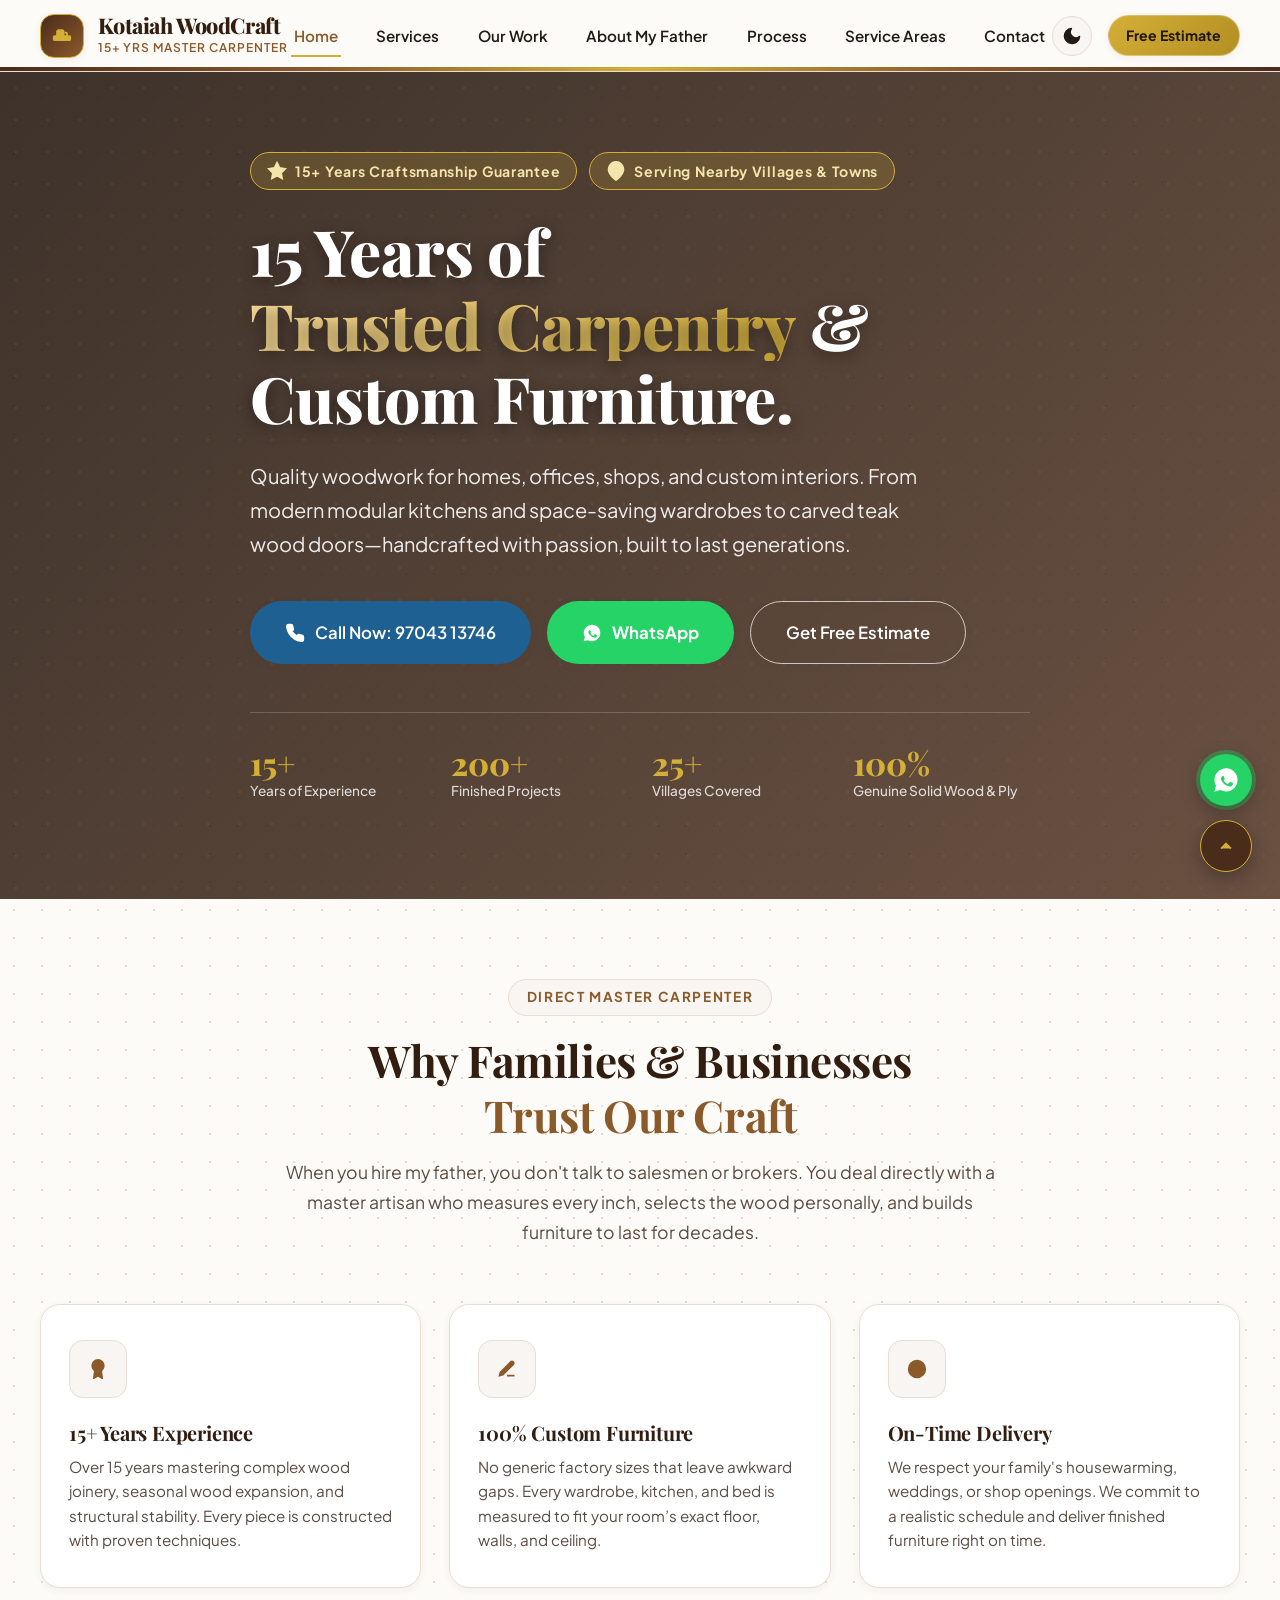
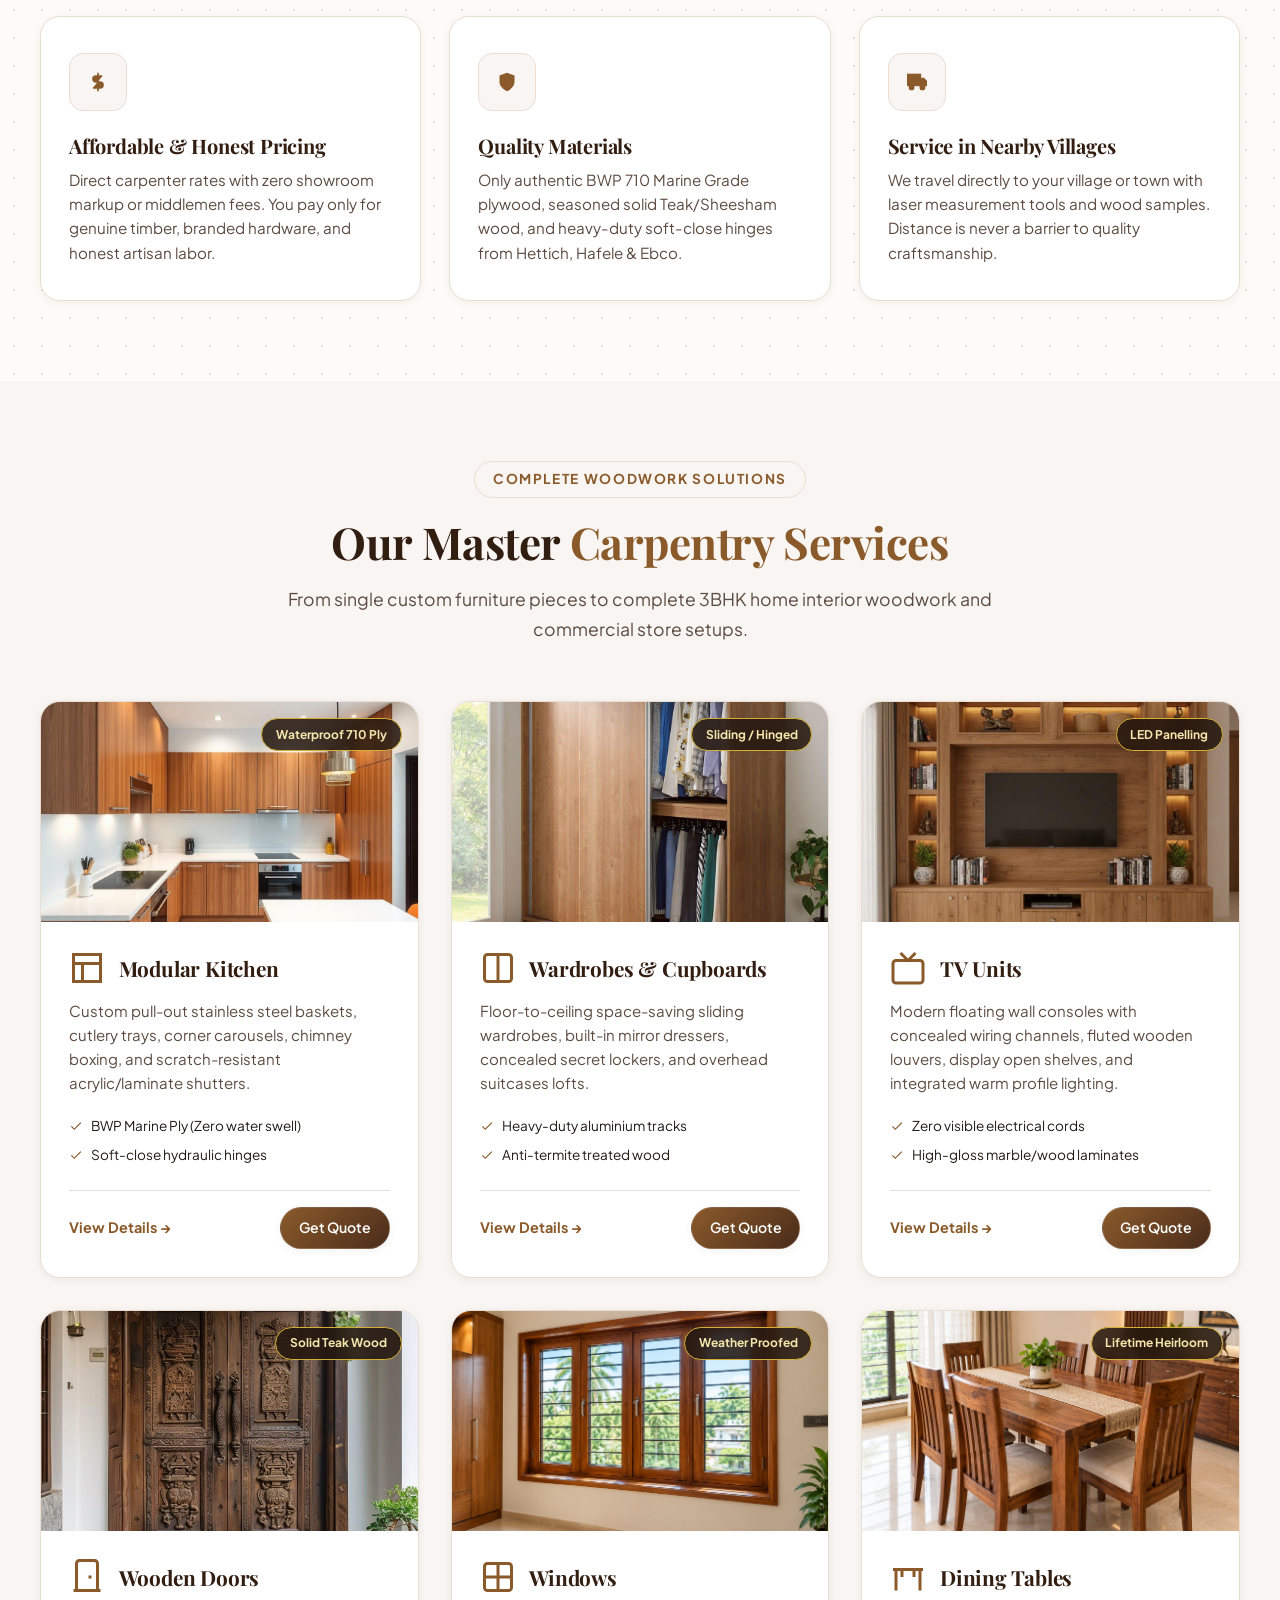
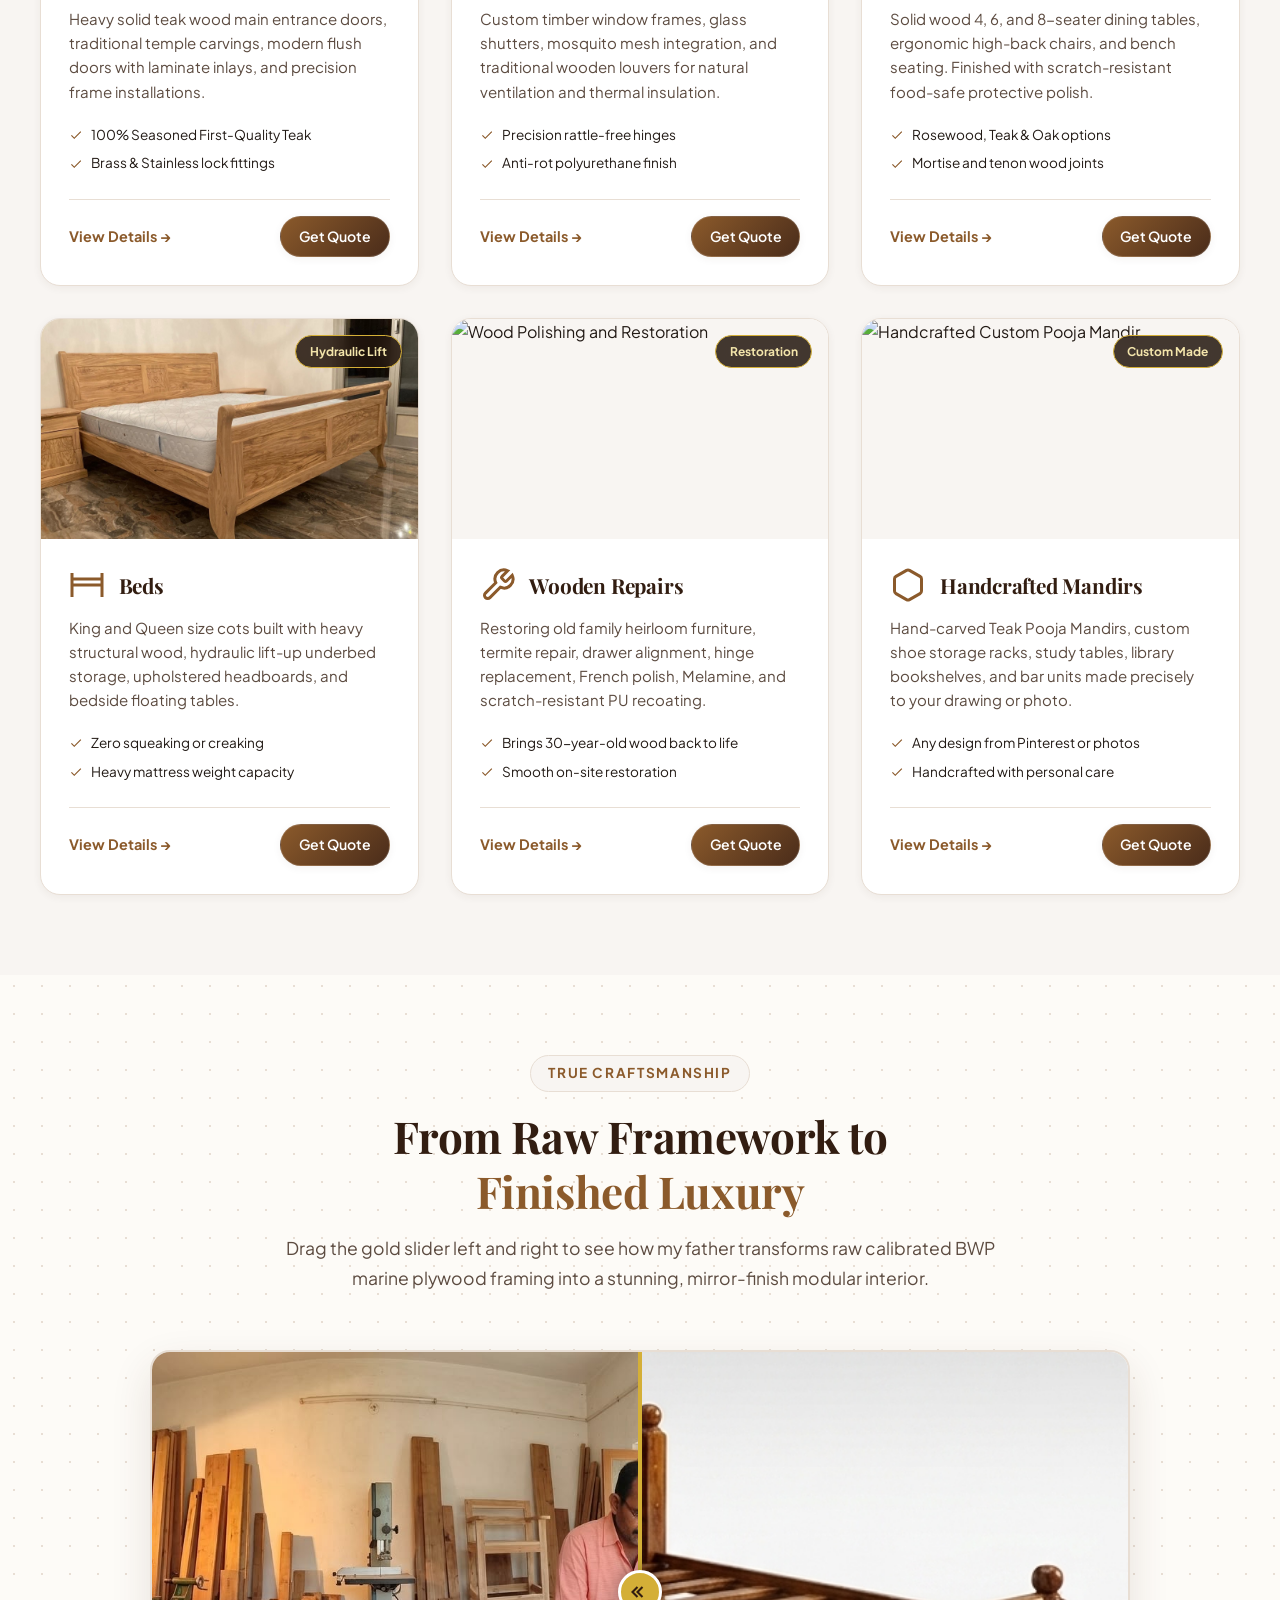
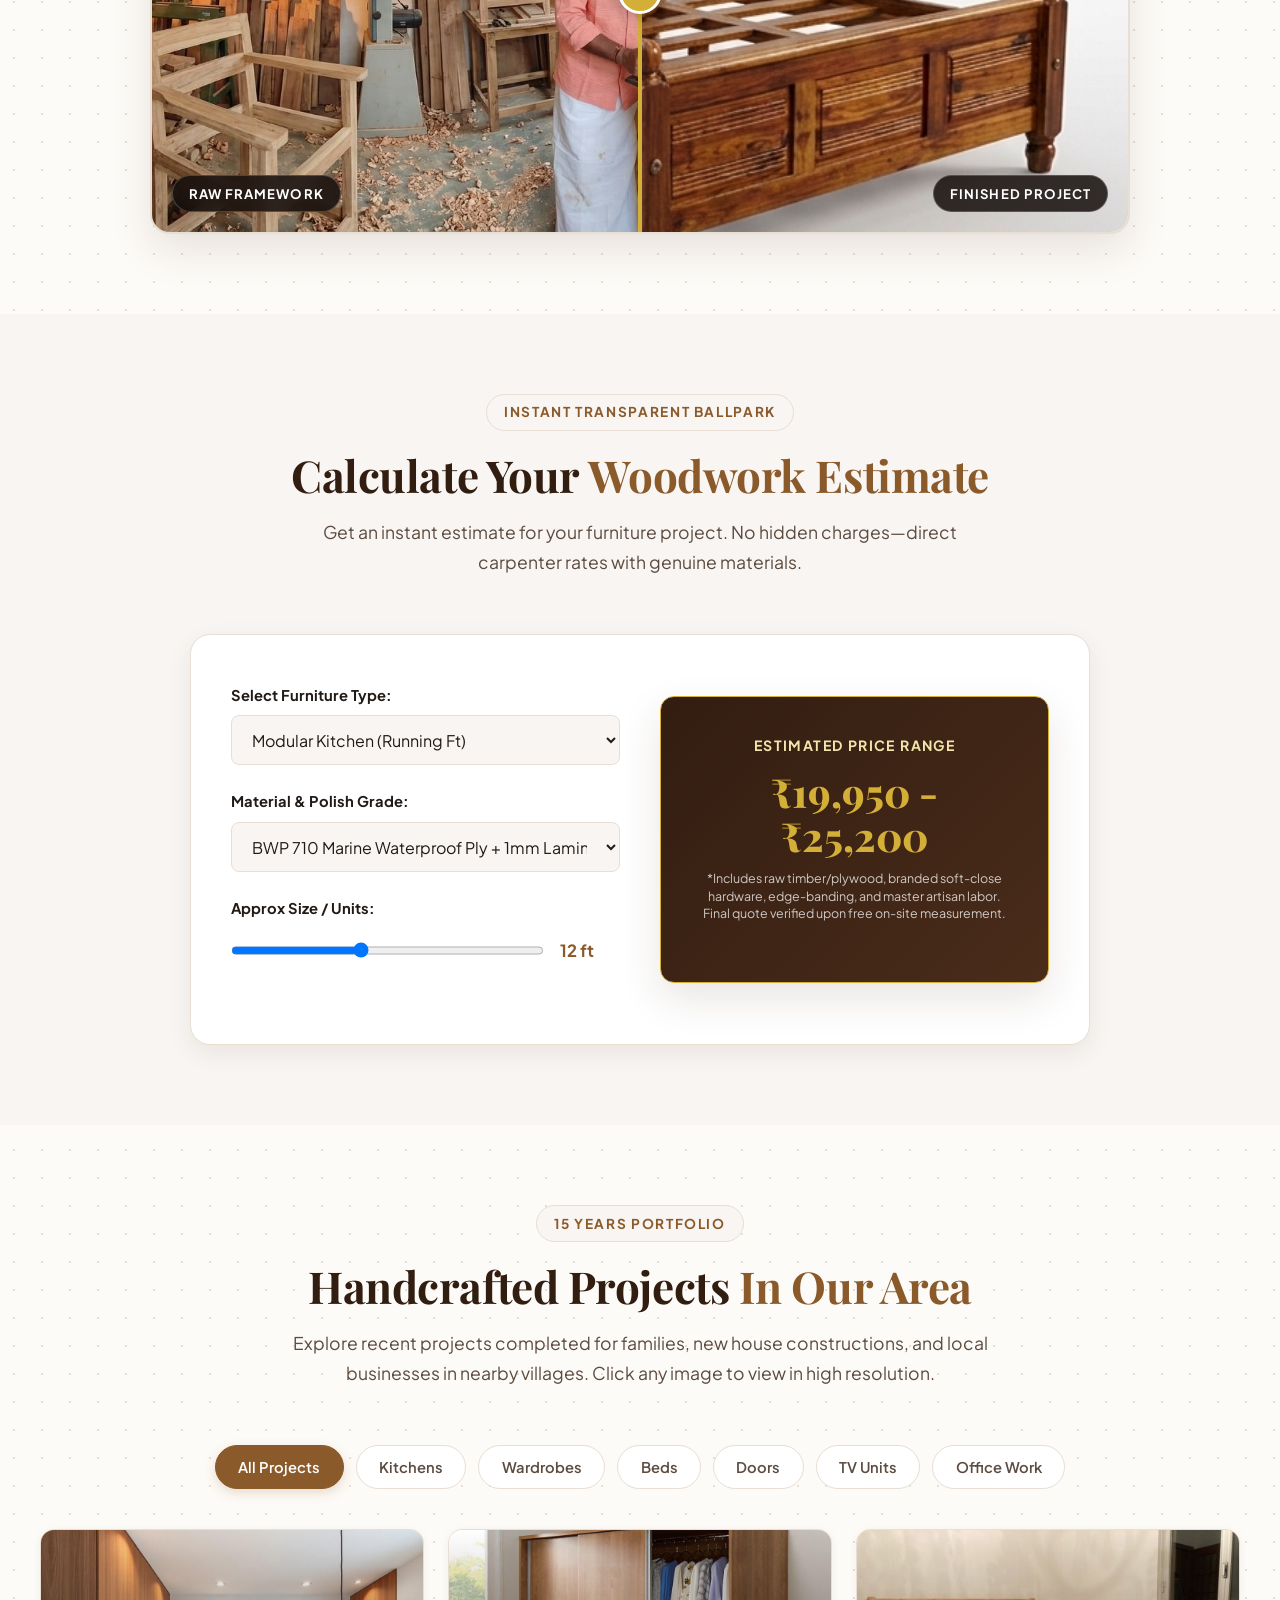
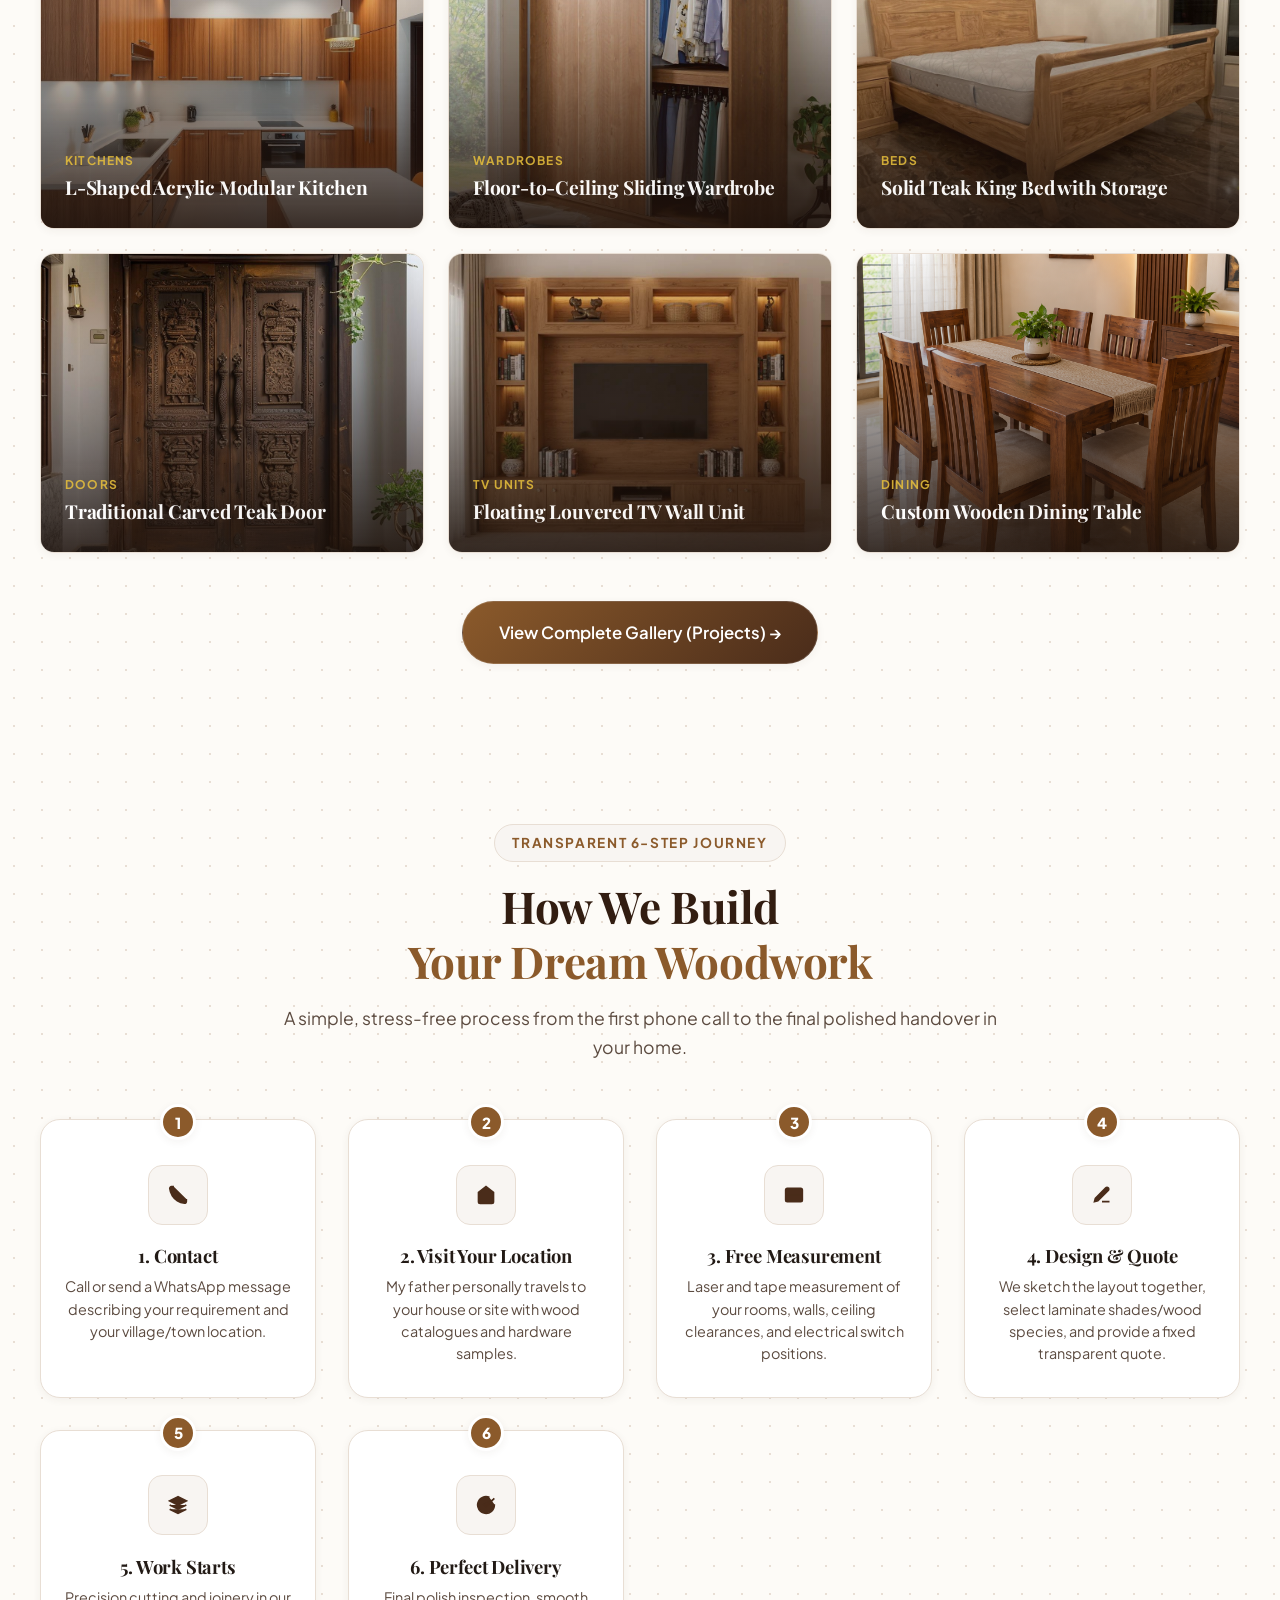
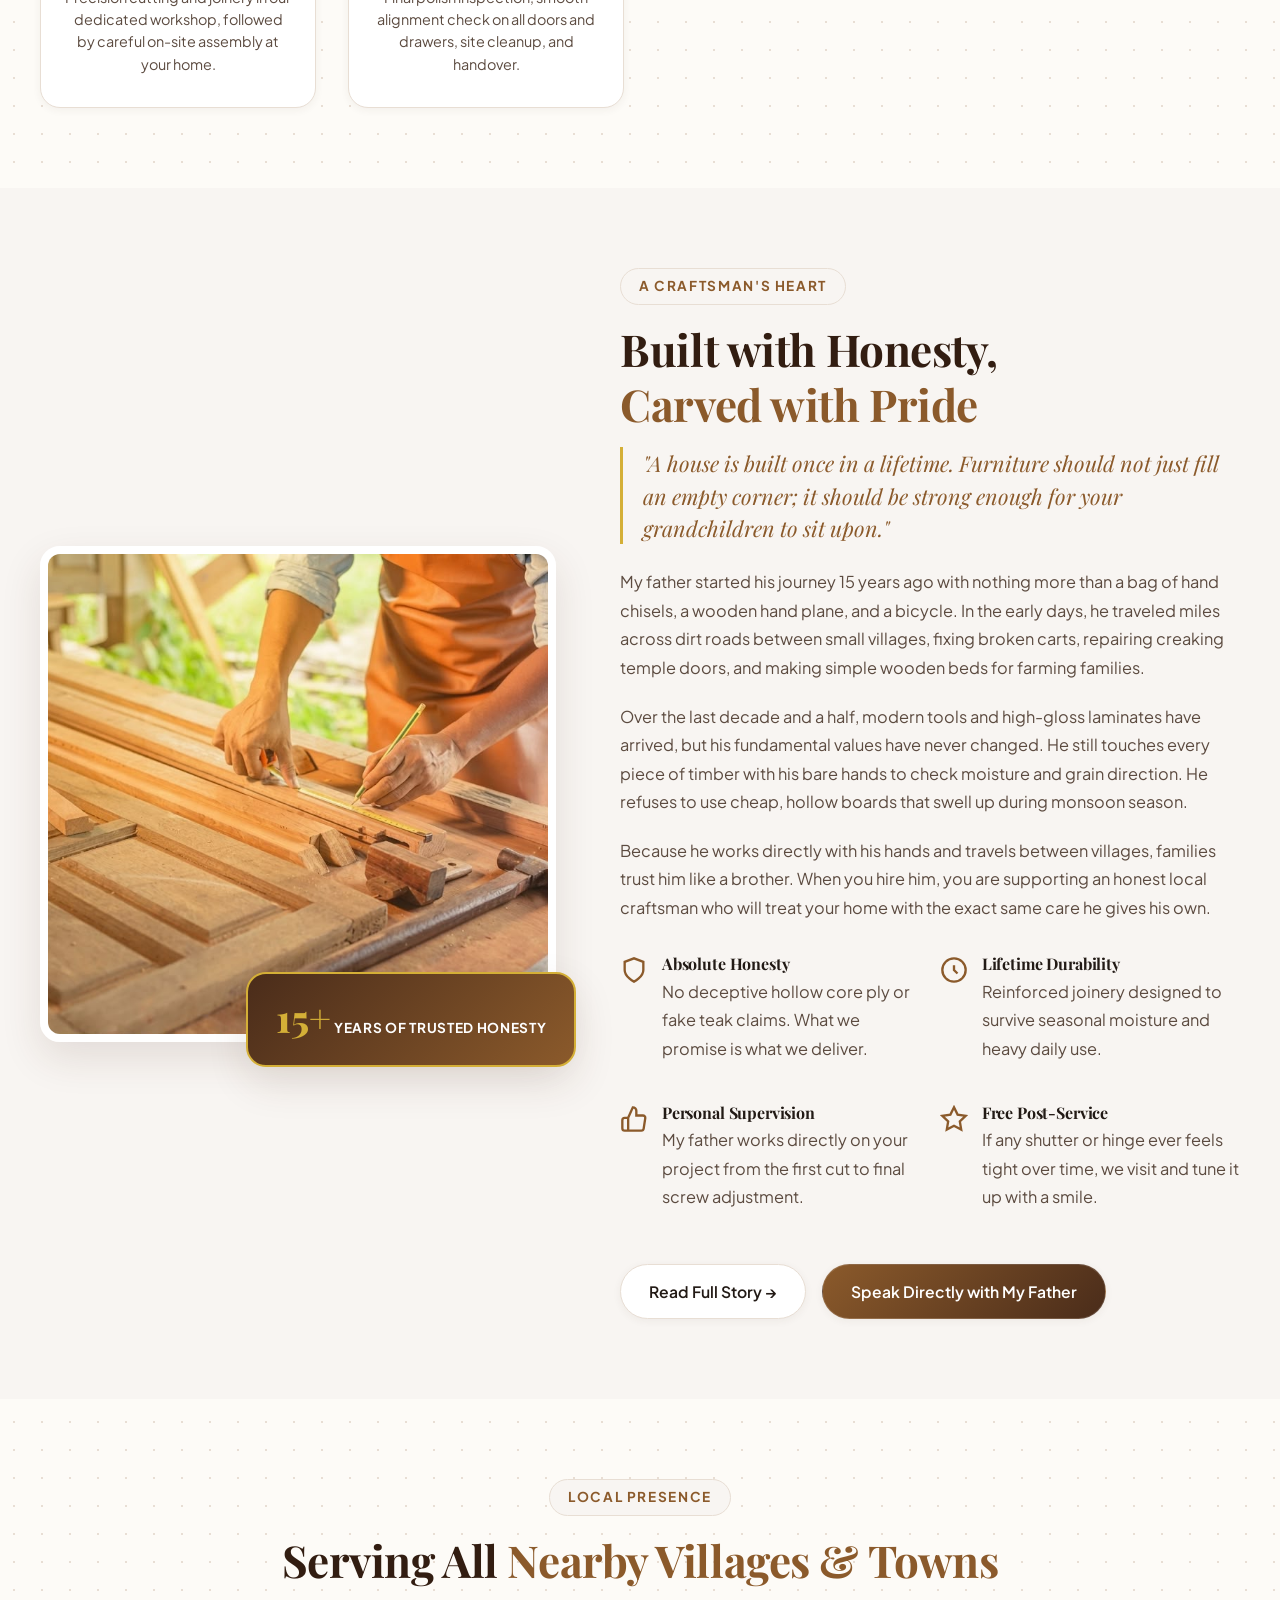
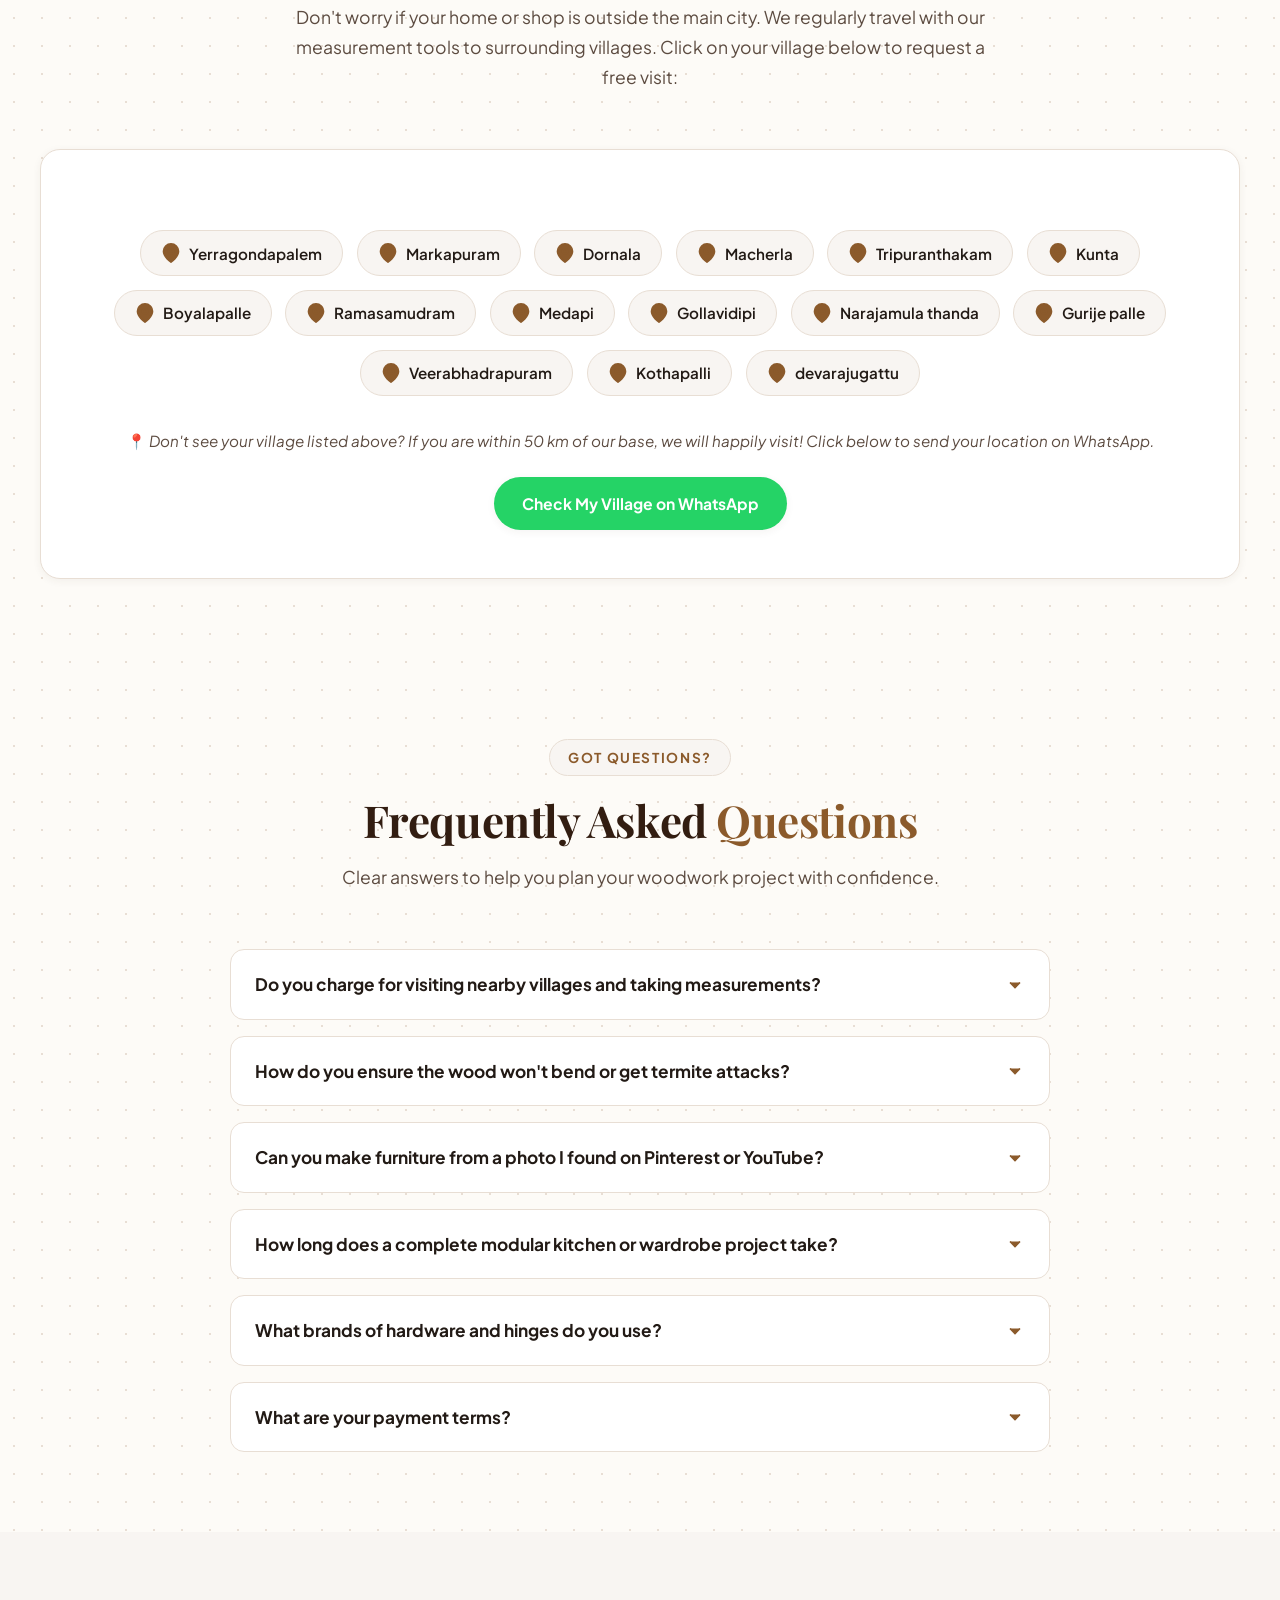
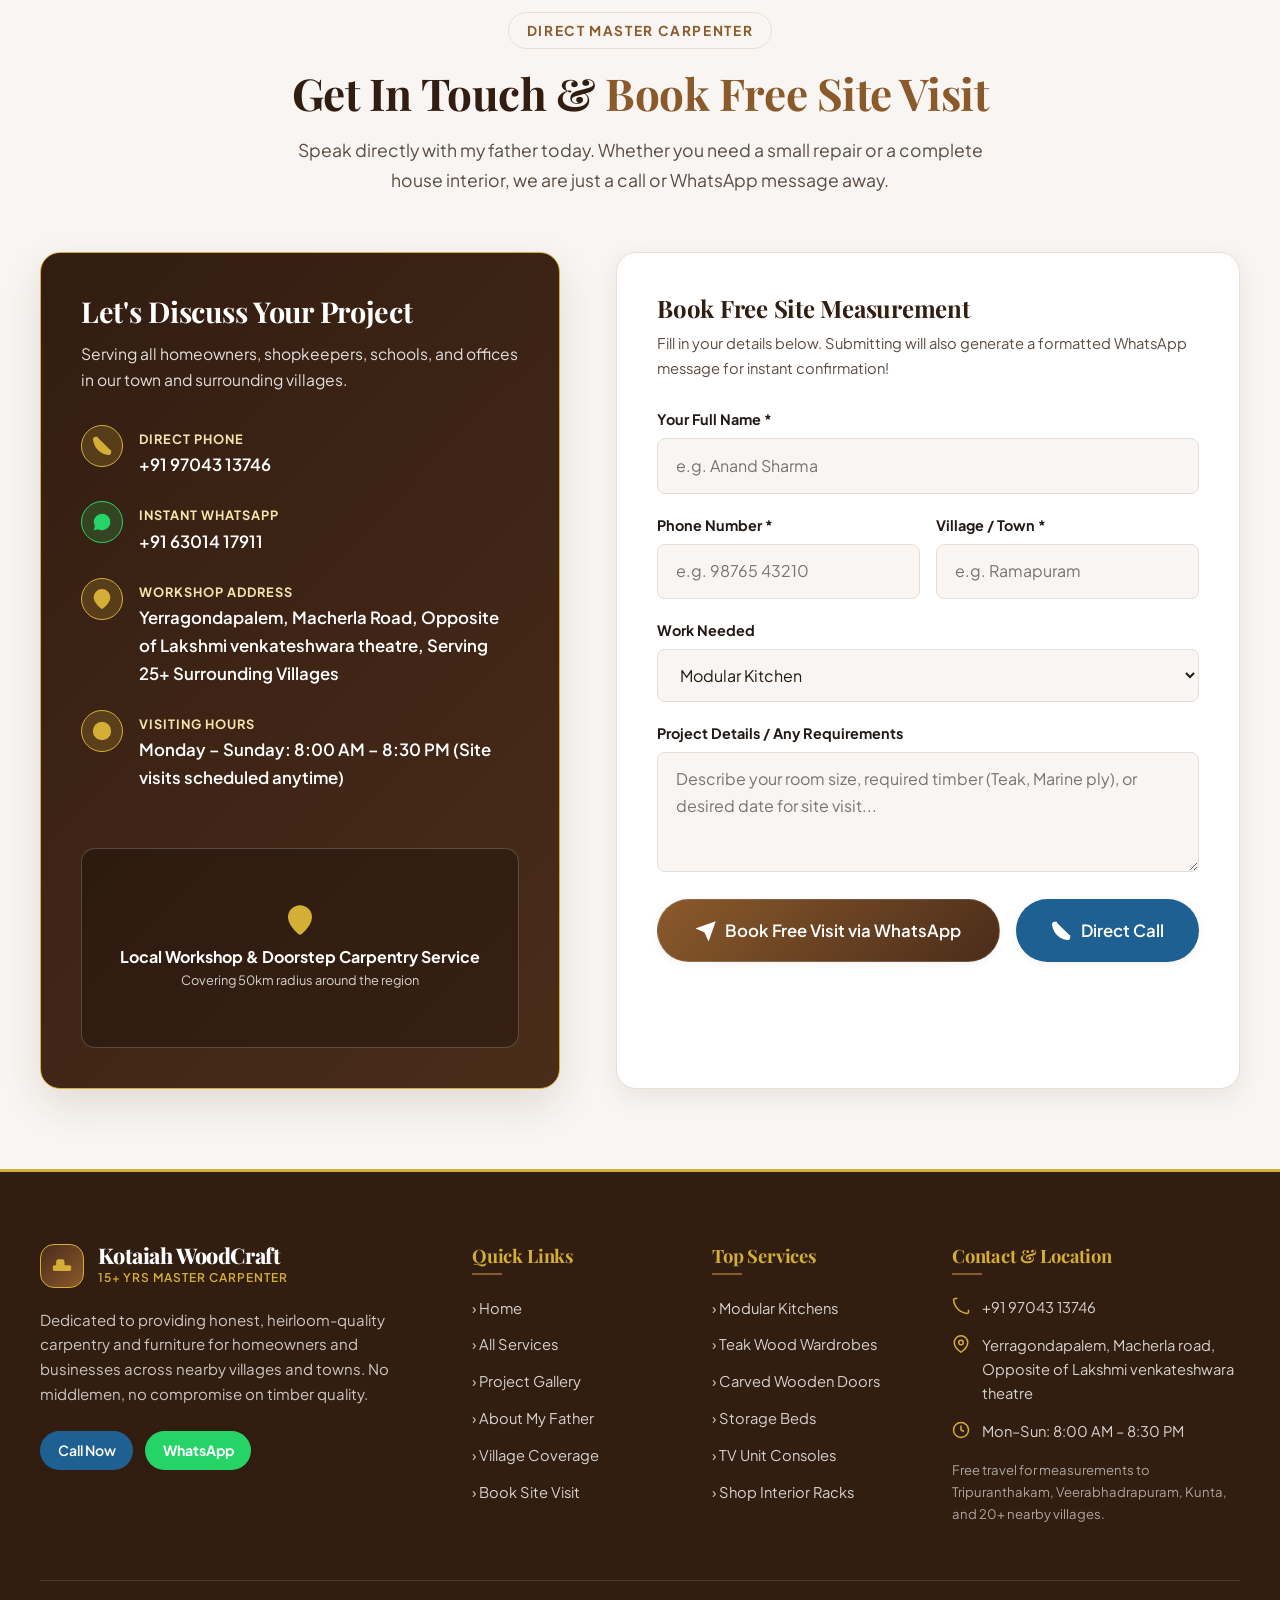
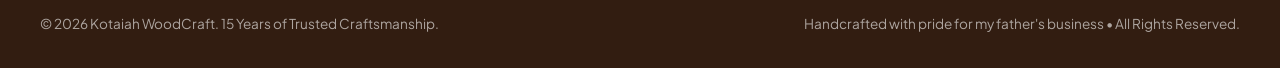
==== commit 0b14c285: "fix image paths" ====
--- a/index.html
+++ b/index.html
@@ -329,7 +329,7 @@
           <!-- 1. Modular Kitchen -->
           <article class="service-card fade-in-up">
             <div class="service-img-wrapper">
-              <img src="C:\Users\srini\OneDrive\Desktop\carpenter\assets\images\kitchen.jpeg" alt="Modern Modular Kitchen Carpentry" class="service-img" loading="lazy">
+              <img src="assets\images\kitchen.jpeg" alt="Modern Modular Kitchen Carpentry" class="service-img" loading="lazy">
               <span class="service-badge">Waterproof 710 Ply</span>
             </div>
             <div class="service-content">
@@ -362,7 +362,7 @@
           <!-- 2. Wardrobes & Cupboards -->
           <article class="service-card fade-in-up">
             <div class="service-img-wrapper">
-              <img src="C:\Users\srini\OneDrive\Desktop\carpenter\assets\images\wardroob-1.jpeg" alt="Custom Bedroom Wardrobes" class="service-img" loading="lazy">
+              <img src="assets\images\wardroob-1.jpeg" alt="Custom Bedroom Wardrobes" class="service-img" loading="lazy">
               <span class="service-badge">Sliding / Hinged</span>
             </div>
             <div class="service-content">
@@ -395,7 +395,7 @@
           <!-- 3. TV Entertainment Units -->
           <article class="service-card fade-in-up">
             <div class="service-img-wrapper">
-              <img src="C:\Users\srini\OneDrive\Desktop\carpenter\assets\images\tv-unit.jpeg" alt="Floating Wooden TV Unit" class="service-img" loading="lazy">
+              <img src="assets\images\tv-unit.jpeg" alt="Floating Wooden TV Unit" class="service-img" loading="lazy">
               <span class="service-badge">LED Panelling</span>
             </div>
             <div class="service-content">
@@ -428,7 +428,7 @@
           <!-- 4. Wooden Doors -->
           <article class="service-card fade-in-up">
             <div class="service-img-wrapper">
-              <img src="C:\Users\srini\OneDrive\Desktop\carpenter\assets\images\door-2.jpeg" alt="Solid Teak Main Entrance Door" class="service-img" loading="lazy">
+              <img src="assets\images\door-2.jpeg" alt="Solid Teak Main Entrance Door" class="service-img" loading="lazy">
               <span class="service-badge">Solid Teak Wood</span>
             </div>
             <div class="service-content">
@@ -461,7 +461,7 @@
           <!-- 5. Windows & Ventilators -->
           <article class="service-card fade-in-up">
             <div class="service-img-wrapper">
-              <img src="C:\Users\srini\OneDrive\Desktop\carpenter\assets\images\window.png" alt="Wooden Window Frames" class="service-img" loading="lazy">
+              <img src="assets\images\window.png" alt="Wooden Window Frames" class="service-img" loading="lazy">
               <span class="service-badge">Weather Proofed</span>
             </div>
             <div class="service-content">
@@ -494,7 +494,7 @@
           <!-- 6. Dining Tables -->
           <article class="service-card fade-in-up">
             <div class="service-img-wrapper">
-              <img src="C:\Users\srini\OneDrive\Desktop\carpenter\assets\images\dining table.png" alt="Solid Wood Dining Table" class="service-img" loading="lazy">
+              <img src="assets\images\dining table.png" alt="Solid Wood Dining Table" class="service-img" loading="lazy">
               <span class="service-badge">Lifetime Heirloom</span>
             </div>
             <div class="service-content">
@@ -527,7 +527,7 @@
           <!-- 7. Beds & Storage Cots -->
           <article class="service-card fade-in-up">
             <div class="service-img-wrapper">
-              <img src="C:\Users\srini\OneDrive\Desktop\carpenter\assets\images\bed.jpeg" alt="King Size Storage Bed" class="service-img" loading="lazy">
+              <img src="assets\images\bed.jpeg" alt="King Size Storage Bed" class="service-img" loading="lazy">
               <span class="service-badge">Hydraulic Lift</span>
             </div>
             <div class="service-content">
@@ -741,12 +741,12 @@
         <div class="before-after-container fade-in-up">
           <div class="ba-slider-wrapper">
             <!-- After Image (Base) -->
-            <img src="C:\Users\srini\Downloads\Gemini_Generated_Image_efjob3efjob3efjo.png" alt="Finished Modular Interior by Master Carpenter" class="ba-image">
+            <img src="assets/images/cot.png" alt="Finished Modular Interior by Master Carpenter" class="ba-image">
             <span class="ba-label ba-label-after">Finished Project</span>
 
             <!-- Before Image (Overlay clipped) -->
             <div class="ba-overlay">
-              <img src="C:\Users\srini\OneDrive\Desktop\carpenter\assets\images\dad.jpeg" alt="Raw Timber Woodwork Framework" class="ba-image">
+              <img src="assets\images\dad.jpeg" alt="Raw Timber Woodwork Framework" class="ba-image">
               <span class="ba-label ba-label-before">Raw Framework</span>
             </div>
 
@@ -861,7 +861,7 @@
         <div class="gallery-grid fade-in-up">
           <!-- Item 1: Kitchen -->
           <div class="gallery-item" data-category="kitchens" data-title="L-Shaped Acrylic Modular Kitchen" data-meta="BWP 710 Marine Ply • Hettich Soft Close">
-            <img src="C:\Users\srini\OneDrive\Desktop\carpenter\assets\images\kitchen.jpeg" alt="L-Shaped Modular Kitchen" class="gallery-img" loading="lazy">
+            <img src="assets\images\kitchen.jpeg" alt="L-Shaped Modular Kitchen" class="gallery-img" loading="lazy">
             <div class="gallery-overlay">
               <span class="gallery-item-category">Kitchens</span>
               <h3 class="gallery-item-title">L-Shaped Acrylic Modular Kitchen</h3>
@@ -874,7 +874,7 @@
 
           <!-- Item 2: Wardrobe -->
           <div class="gallery-item" data-category="wardrobes" data-title="Floor-to-Ceiling Sliding Wardrobe" data-meta="Mirror Inlay • Secret Locker">
-            <img src="C:\Users\srini\OneDrive\Desktop\carpenter\assets\images\wardroob-1.jpeg" alt="Sliding Wardrobe with Mirror" class="gallery-img" loading="lazy">
+            <img src="assets\images\wardroob-1.jpeg" alt="Sliding Wardrobe with Mirror" class="gallery-img" loading="lazy">
             <div class="gallery-overlay">
               <span class="gallery-item-category">Wardrobes</span>
               <h3 class="gallery-item-title">Floor-to-Ceiling Sliding Wardrobe</h3>
@@ -887,7 +887,7 @@
 
           <!-- Item 3: Bed -->
           <div class="gallery-item" data-category="beds" data-title="Solid Teak King Bed with Hydraulic Lift" data-meta="Heavy Timber Frame • Velvet Headboard">
-            <img src="C:\Users\srini\OneDrive\Desktop\carpenter\assets\images\bed.jpeg" alt="King Bed with Storage" class="gallery-img" loading="lazy">
+            <img src="assets\images\bed.jpeg" alt="King Bed with Storage" class="gallery-img" loading="lazy">
             <div class="gallery-overlay">
               <span class="gallery-item-category">Beds</span>
               <h3 class="gallery-item-title">Solid Teak King Bed with Storage</h3>
@@ -900,7 +900,7 @@
 
           <!-- Item 4: Doors -->
           <div class="gallery-item" data-category="doors" data-title="Traditional Carved Teak Entrance Door" data-meta="Solid 4-inch Frame • Brass Handles">
-            <img src="C:\Users\srini\OneDrive\Desktop\carpenter\assets\images\door-2.jpeg" alt="Carved Teak Door" class="gallery-img" loading="lazy">
+            <img src="assets\images\door-2.jpeg" alt="Carved Teak Door" class="gallery-img" loading="lazy">
             <div class="gallery-overlay">
               <span class="gallery-item-category">Doors</span>
               <h3 class="gallery-item-title">Traditional Carved Teak Door</h3>
@@ -913,7 +913,7 @@
 
           <!-- Item 5: TV Units -->
           <div class="gallery-item" data-category="tvunits" data-title="Floating Louvered TV Wall Unit" data-meta="Marble Finish Sheet • Profile LED">
-            <img src="C:\Users\srini\OneDrive\Desktop\carpenter\assets\images\tv-unit.jpeg" alt="Floating TV Unit" class="gallery-img" loading="lazy">
+            <img src="assets\images\tv-unit.jpeg" alt="Floating TV Unit" class="gallery-img" loading="lazy">
             <div class="gallery-overlay">
               <span class="gallery-item-category">TV Units</span>
               <h3 class="gallery-item-title">Floating Louvered TV Wall Unit</h3>
@@ -926,7 +926,7 @@
 
           <!-- Item 6: dining -->
           <div class="gallery-item" data-category="office" data-title="Custom Wooden Dining Table" data-meta="Natural Teak Polish • Cable Grommets">
-            <img src="C:\Users\srini\OneDrive\Desktop\carpenter\assets\images\dining table.png" alt="Conference Table" class="gallery-img" loading="lazy">
+            <img src="assets\images\dining table.png" alt="Conference Table" class="gallery-img" loading="lazy">
             <div class="gallery-overlay">
               <span class="gallery-item-category">Dining <Table></Table></span>
               <h3 class="gallery-item-title">Custom Wooden Dining Table</h3>
@@ -1059,7 +1059,7 @@
           <!-- Visual & Badge -->
           <div class="about-father-visual fade-in-up">
             <div class="father-img-frame">
-              <img src="C:\Users\srini\OneDrive\Desktop\carpenter\assets\images\carpenter.jpeg" alt="Master Carpenter at Work with Traditional Tools" class="father-img" loading="lazy">
+              <img src="assets\images\carpenter.jpeg" alt="Master Carpenter at Work with Traditional Tools" class="father-img" loading="lazy">
             </div>
             <div class="father-experience-badge">
               <span class="father-badge-num">15+</span>
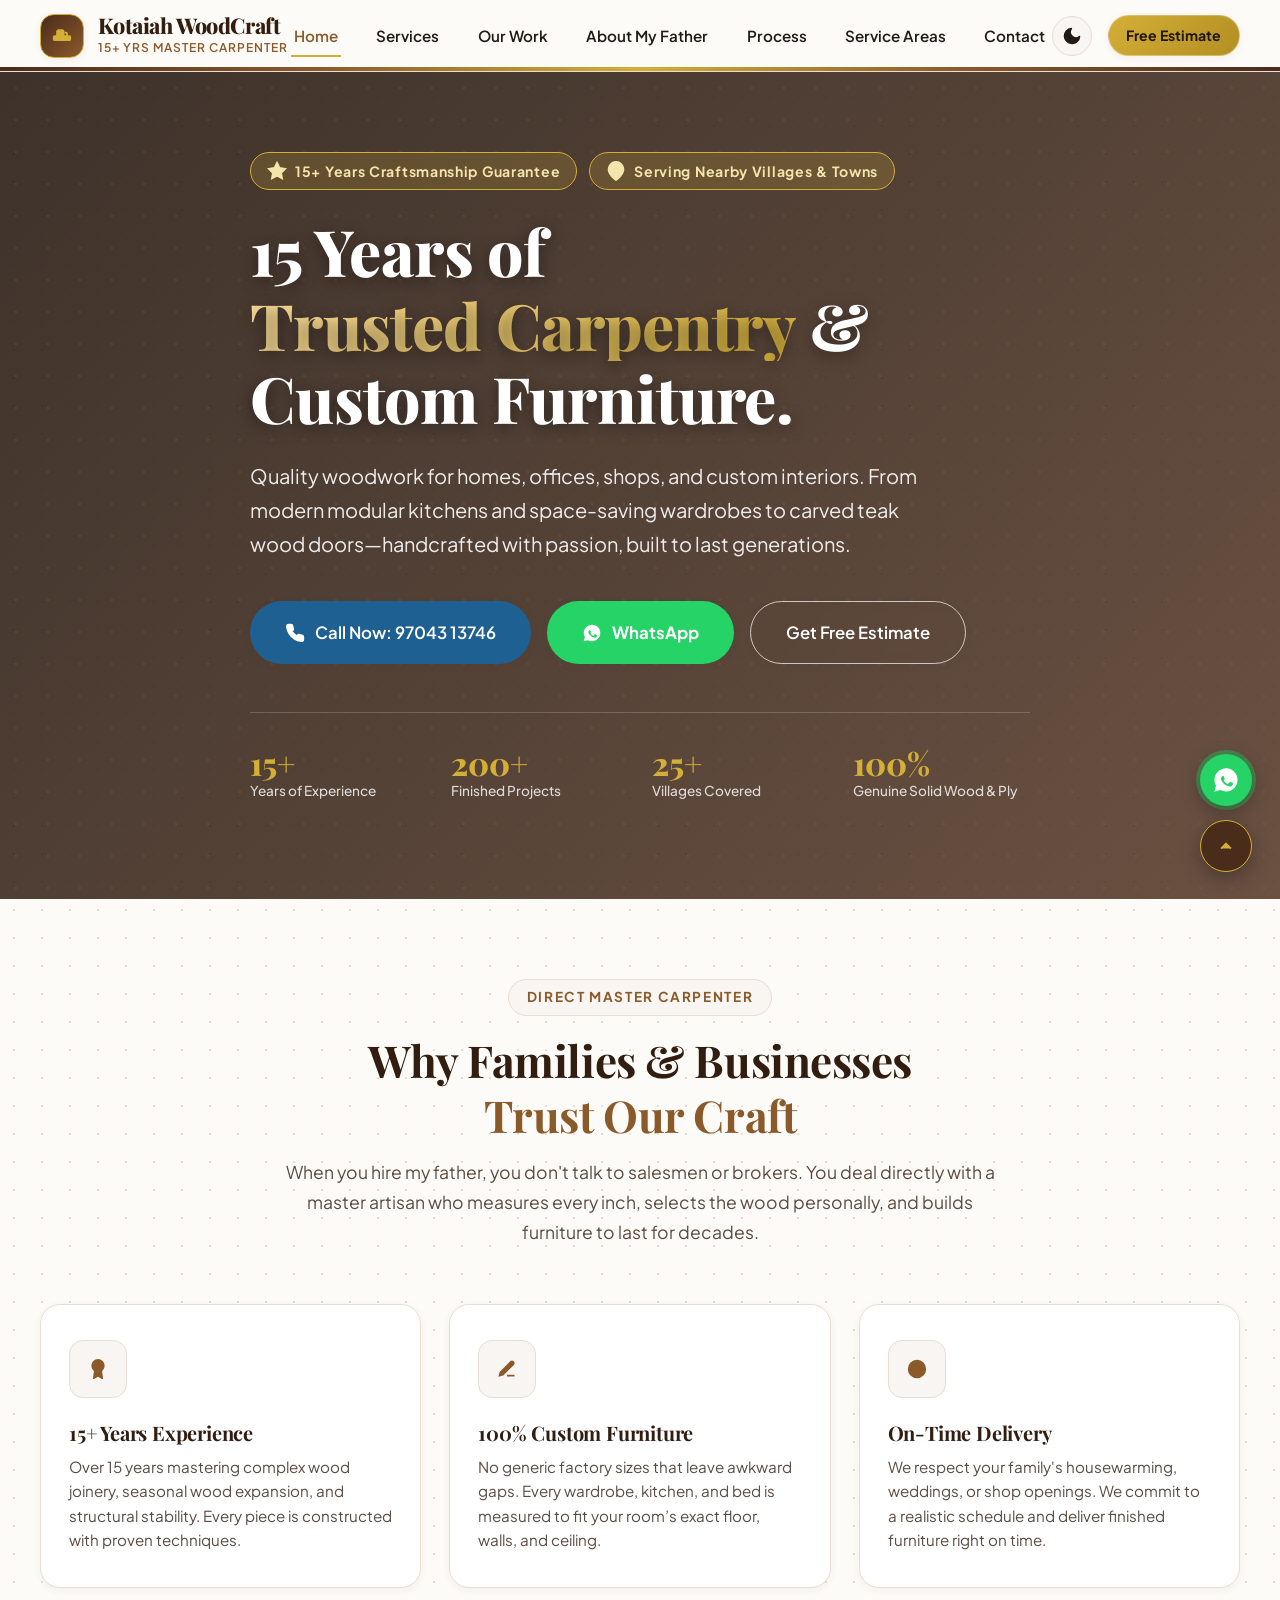
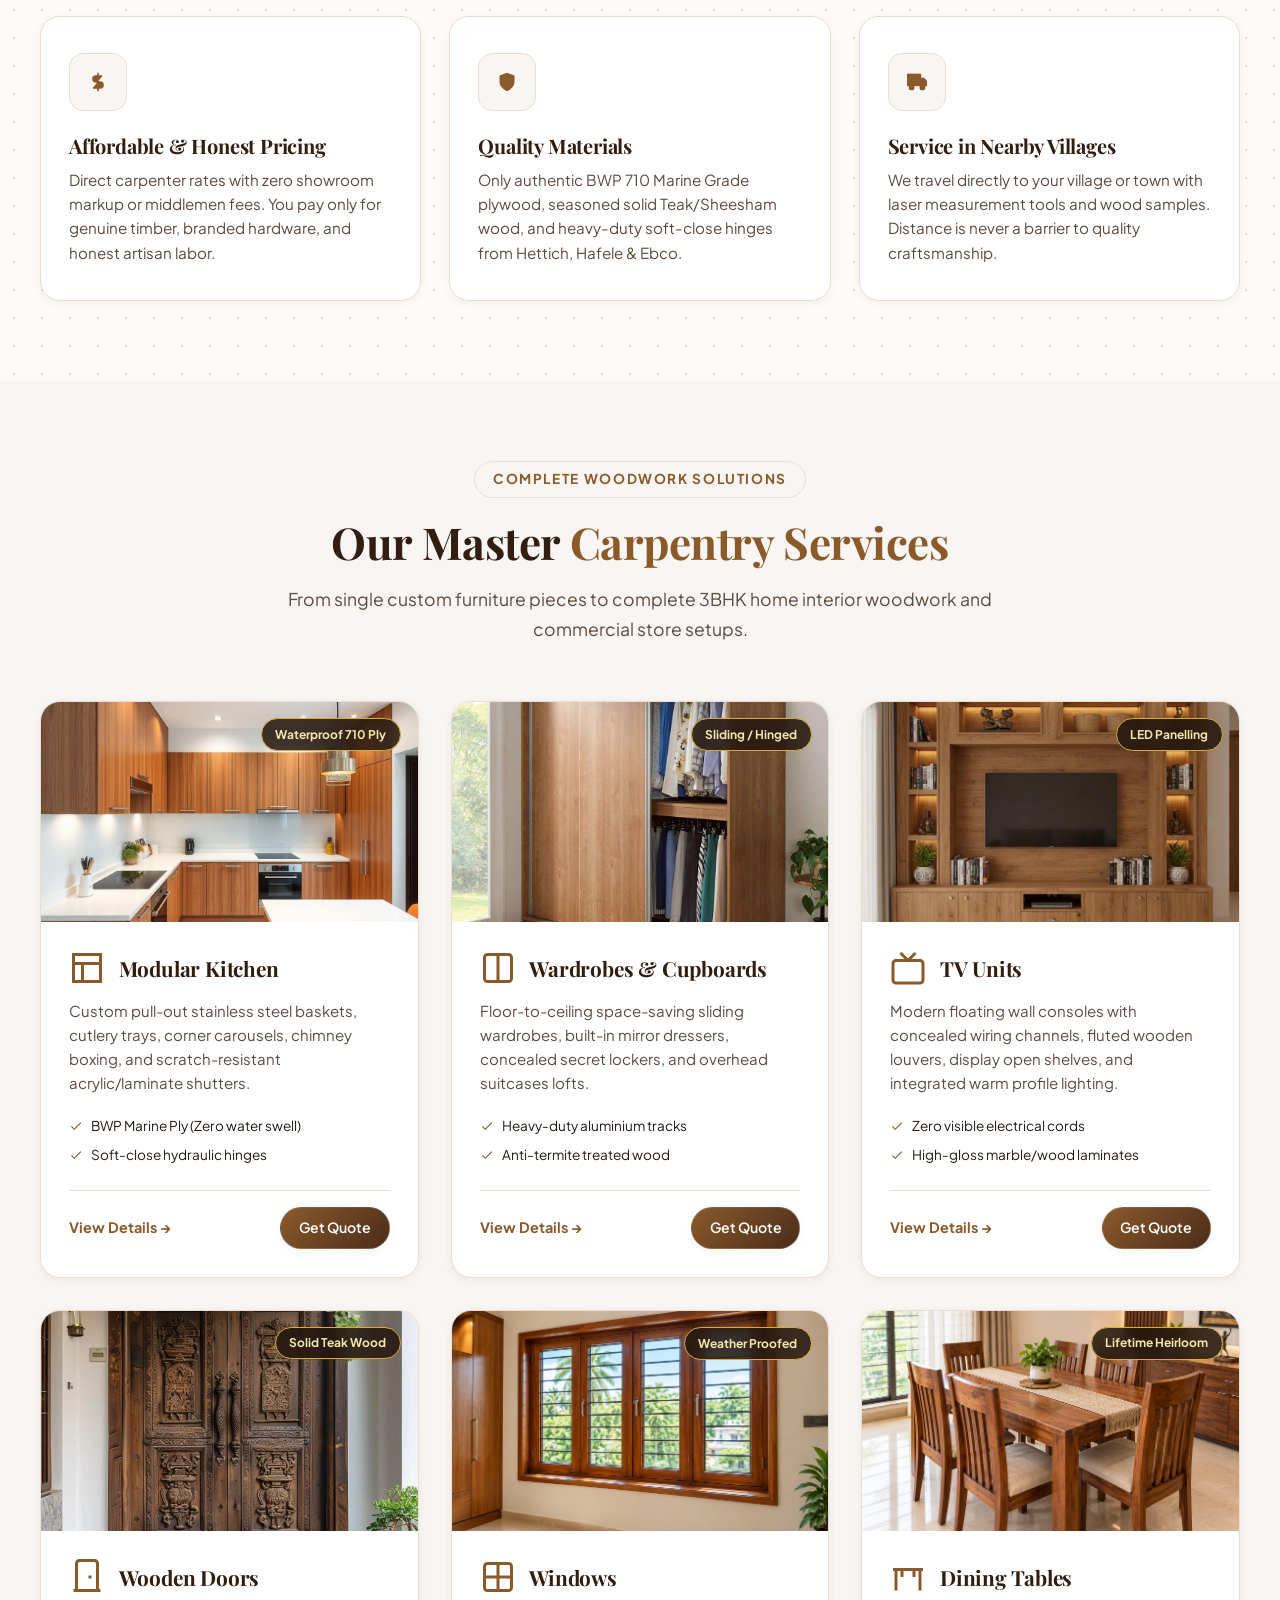
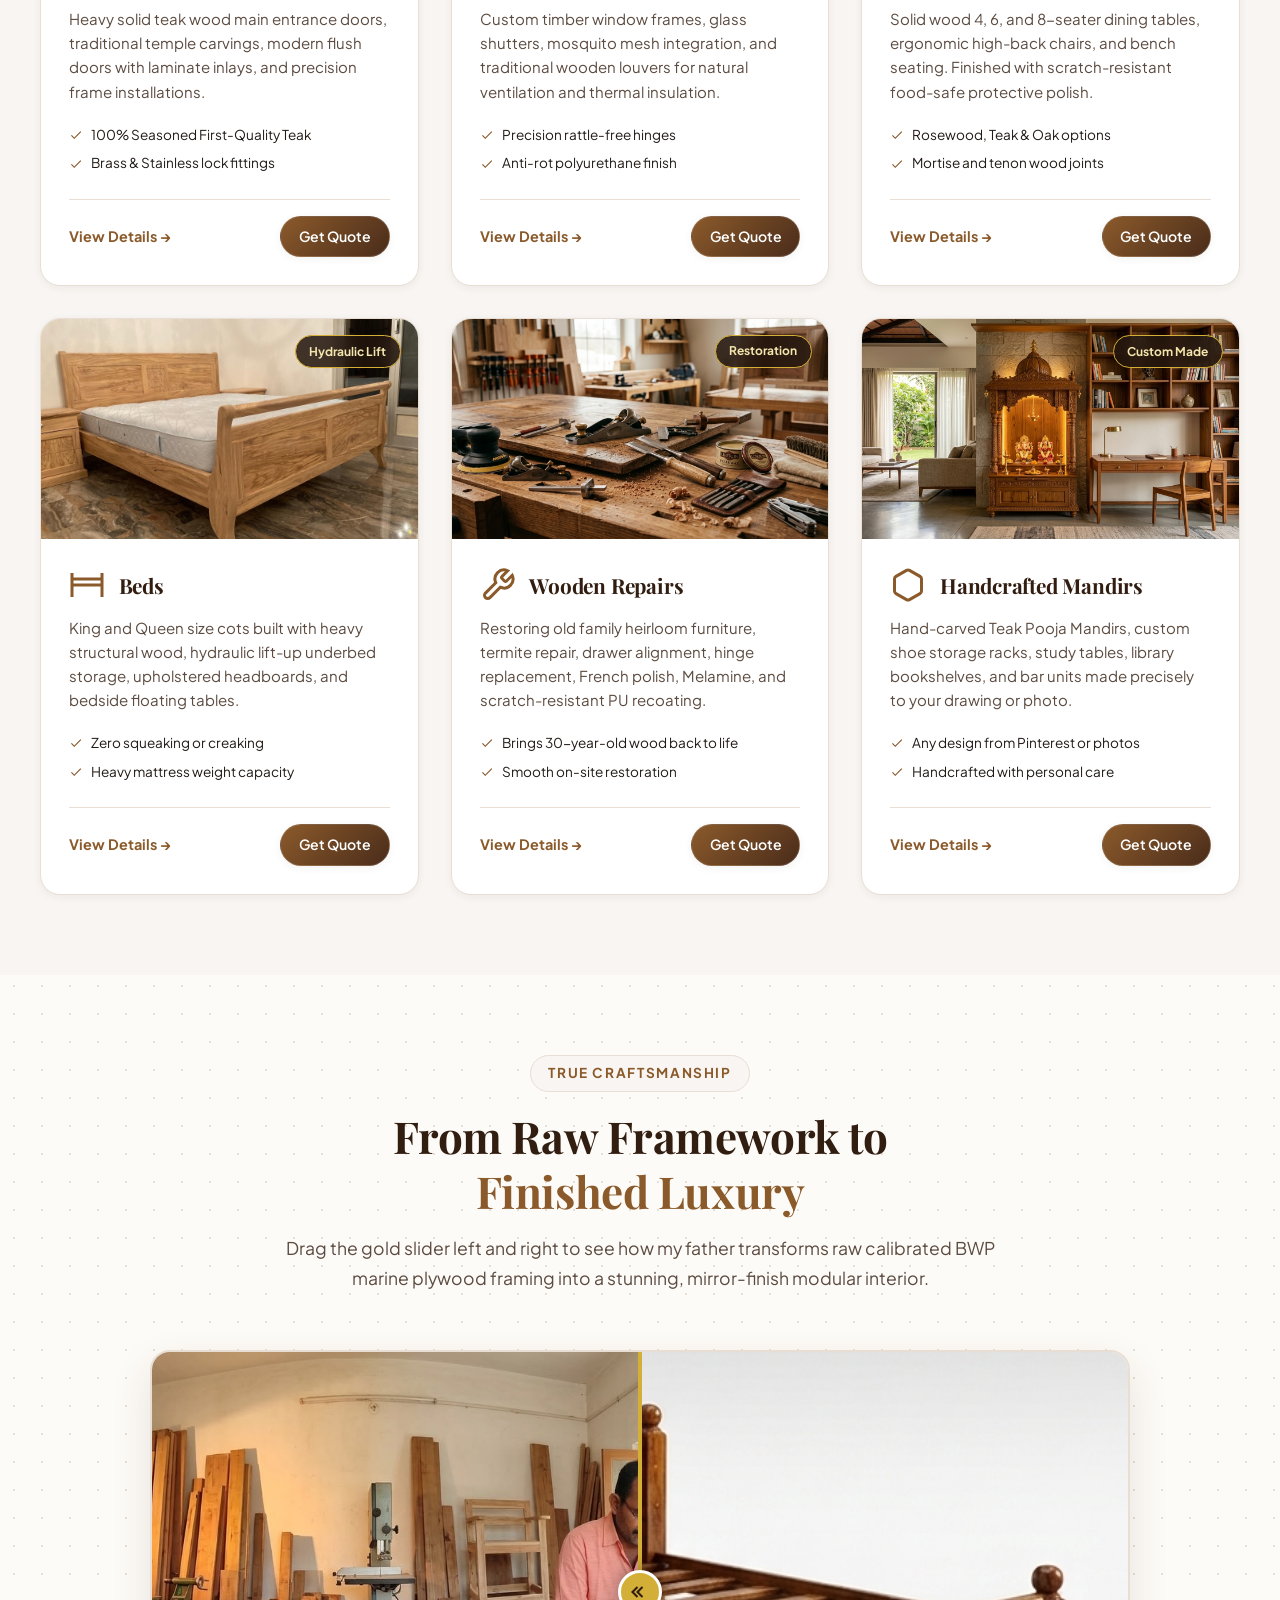
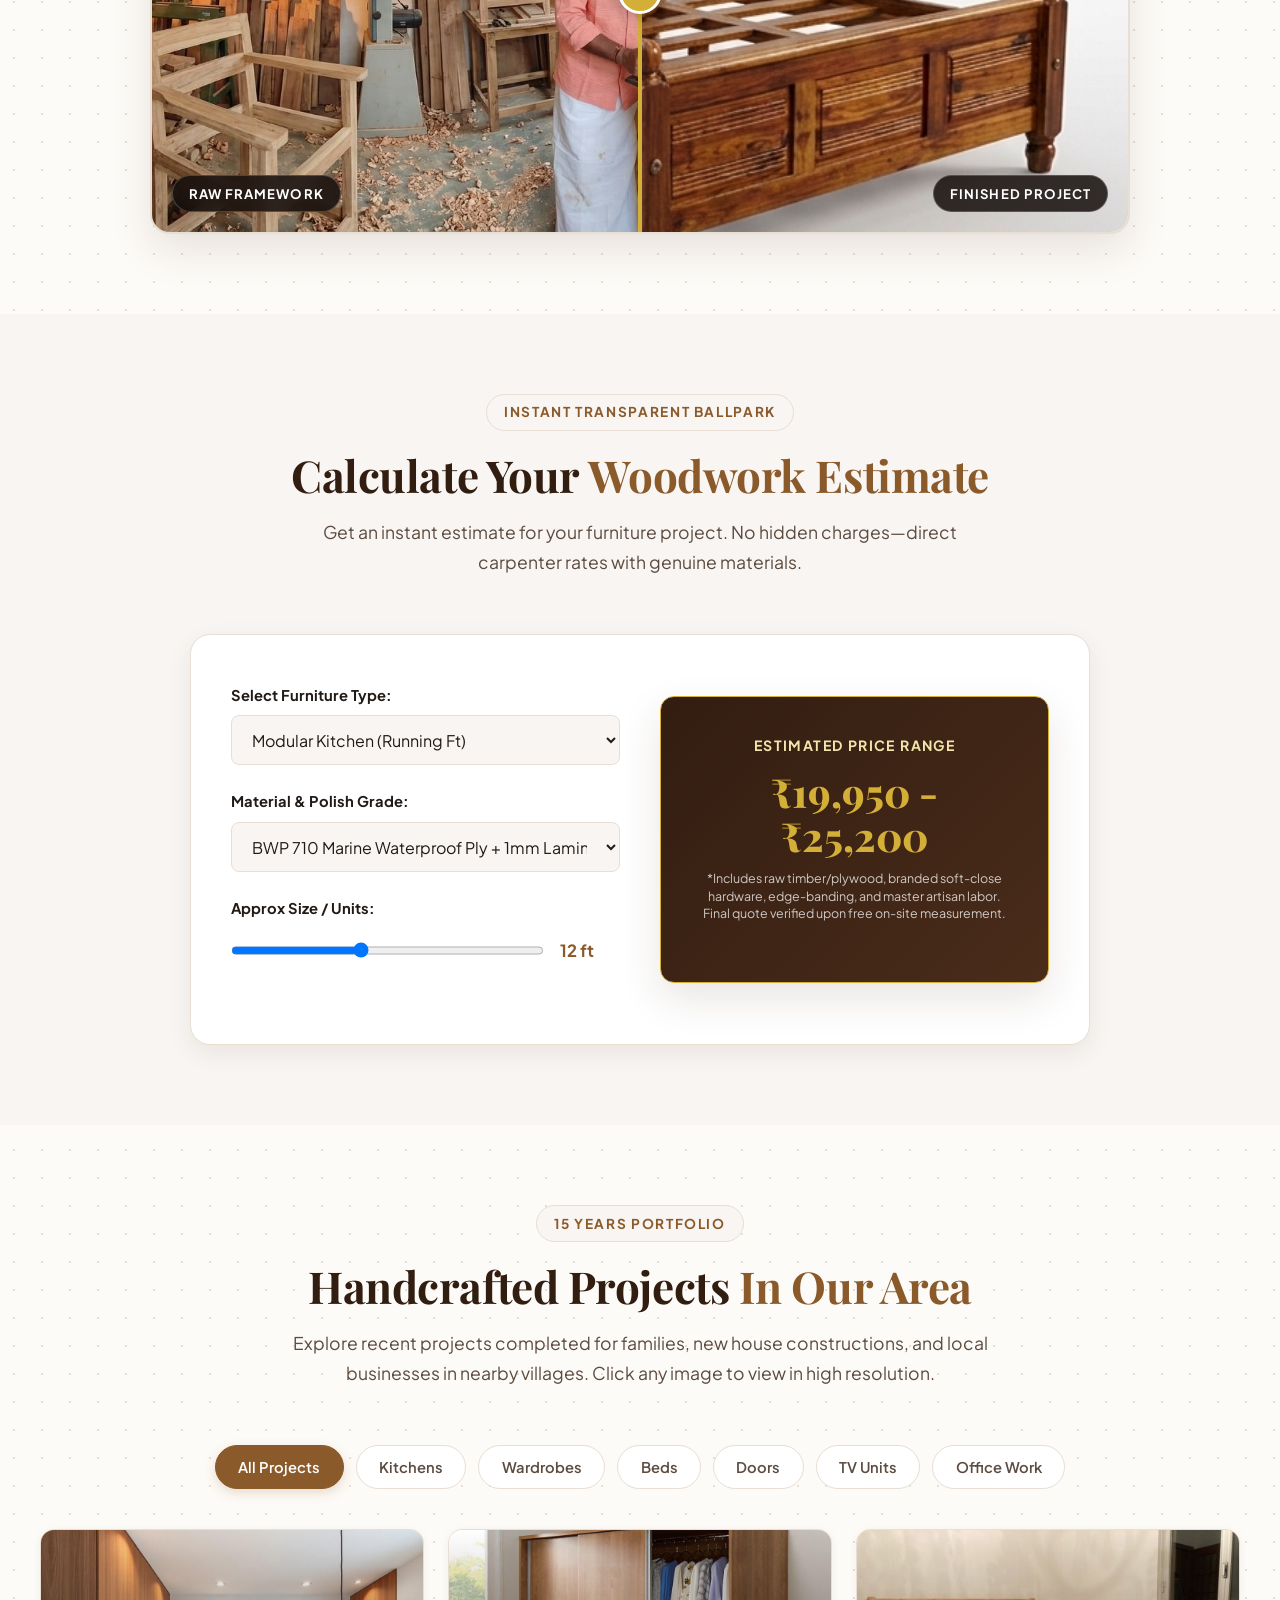
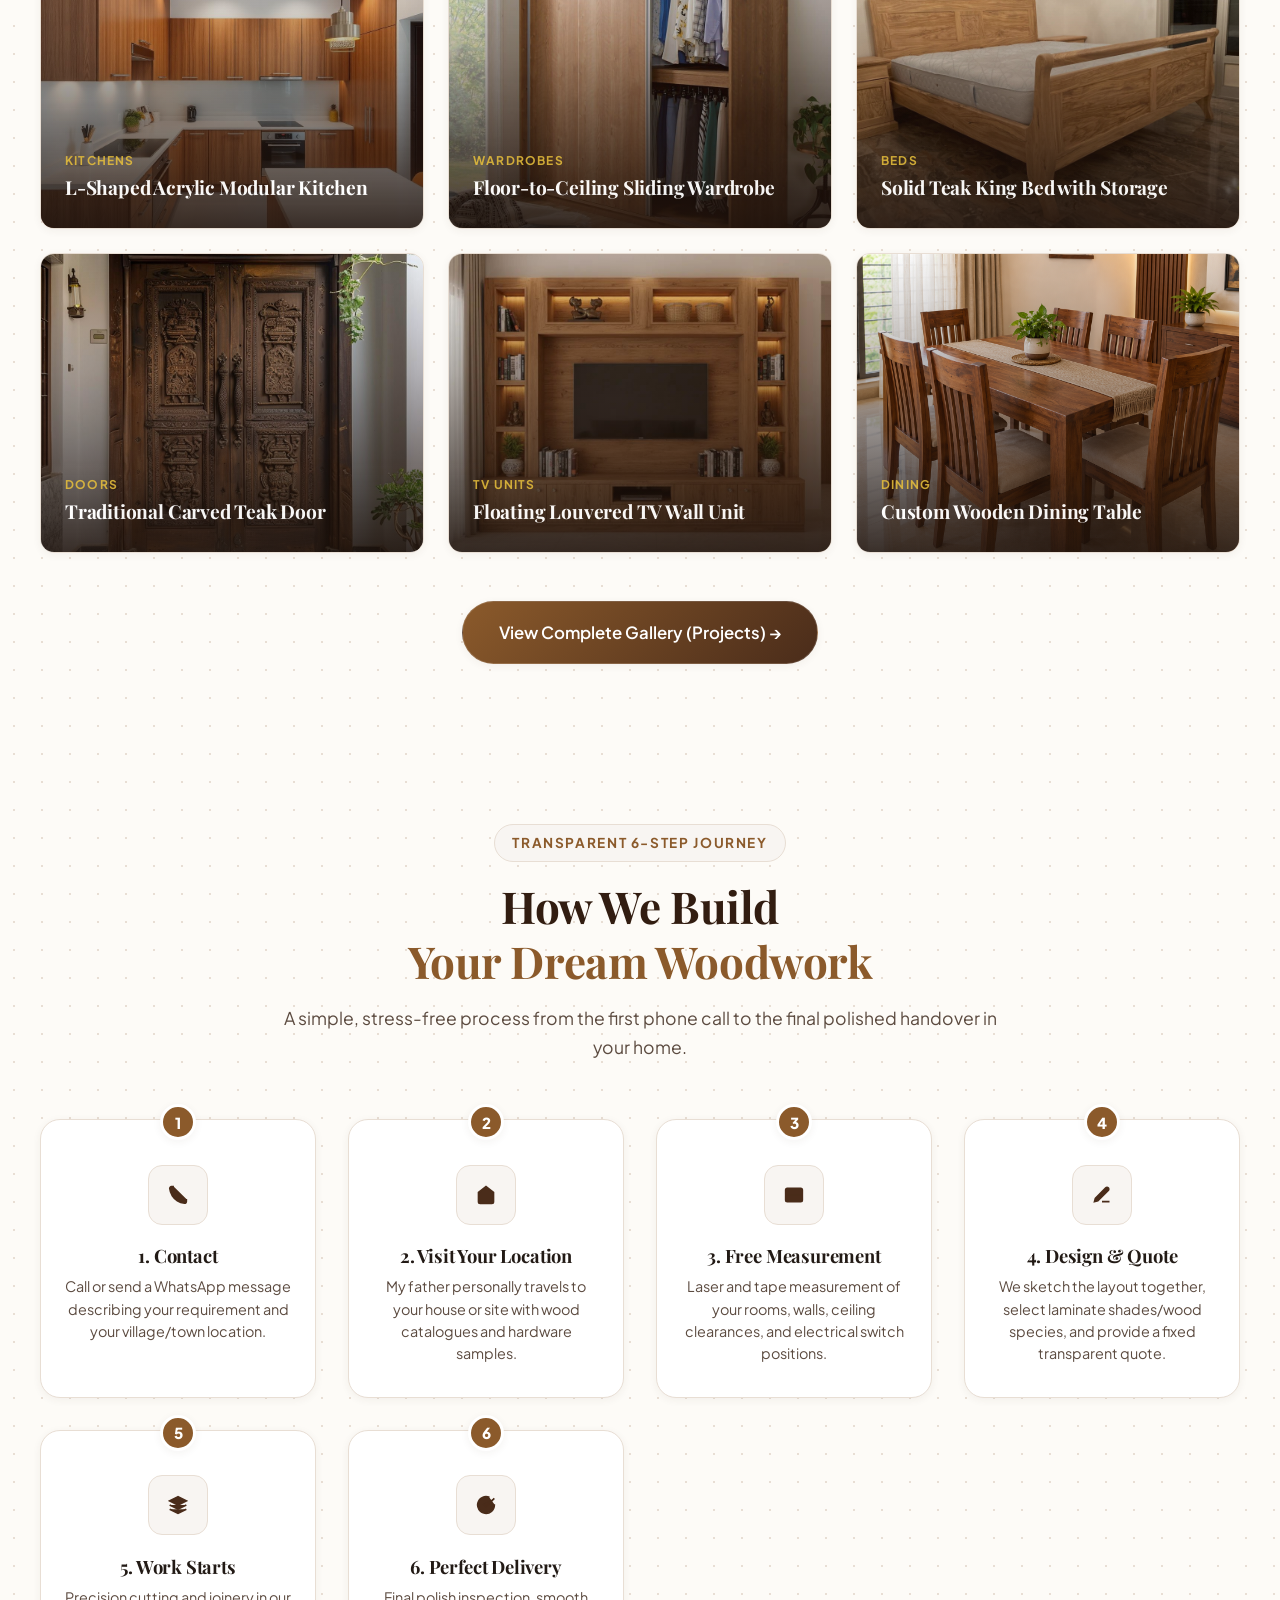
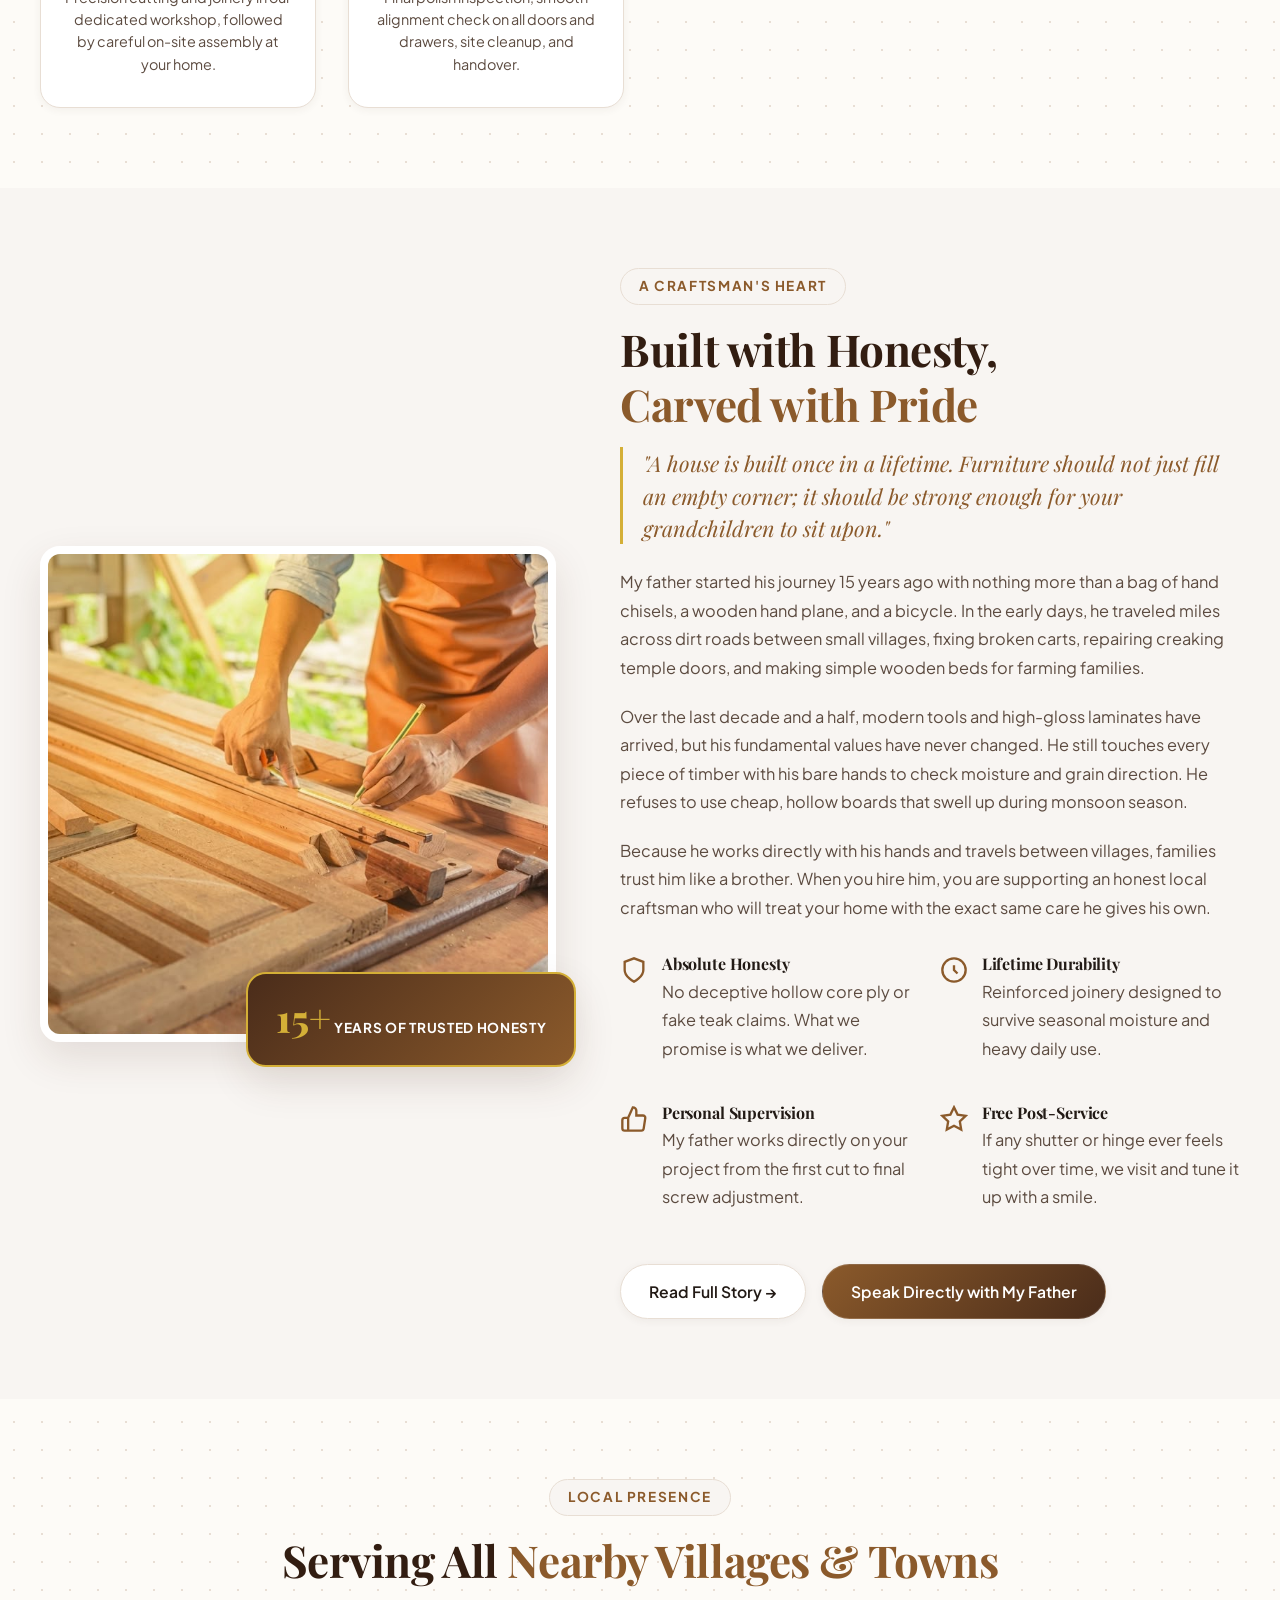
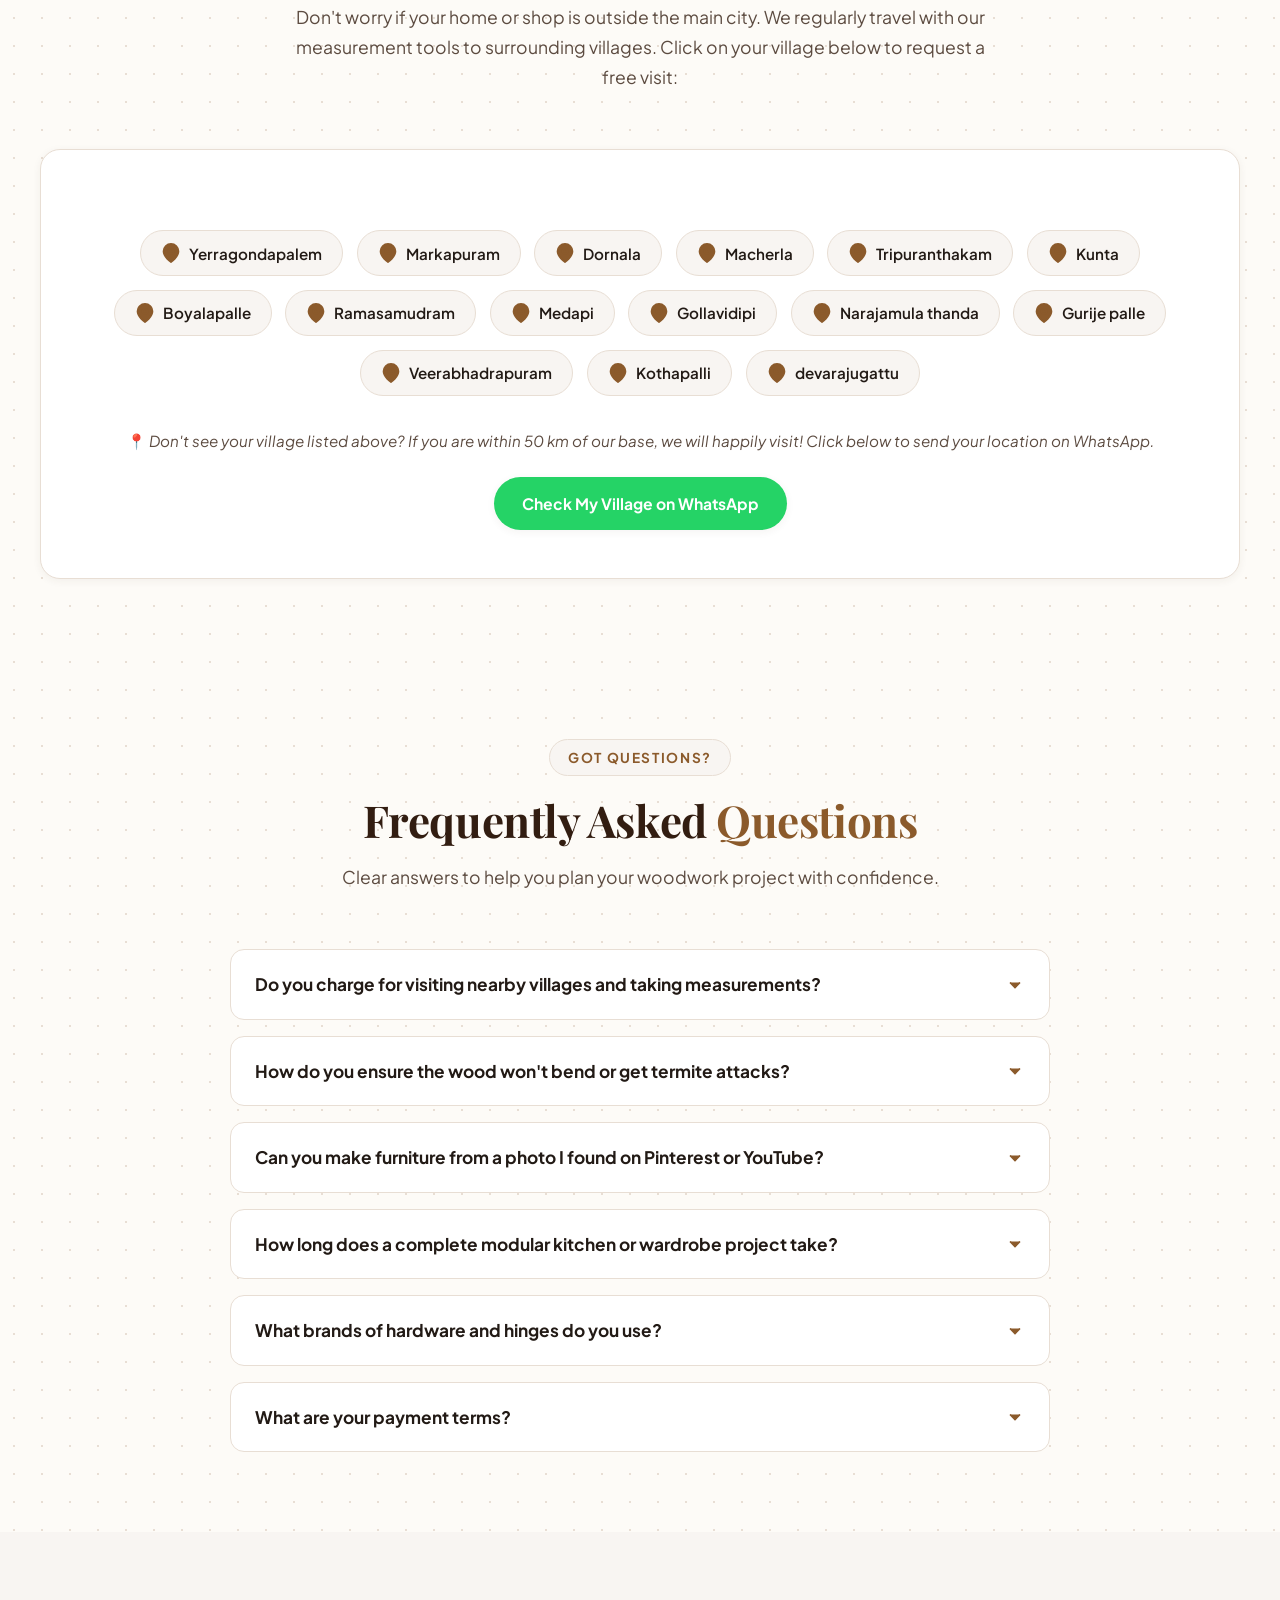
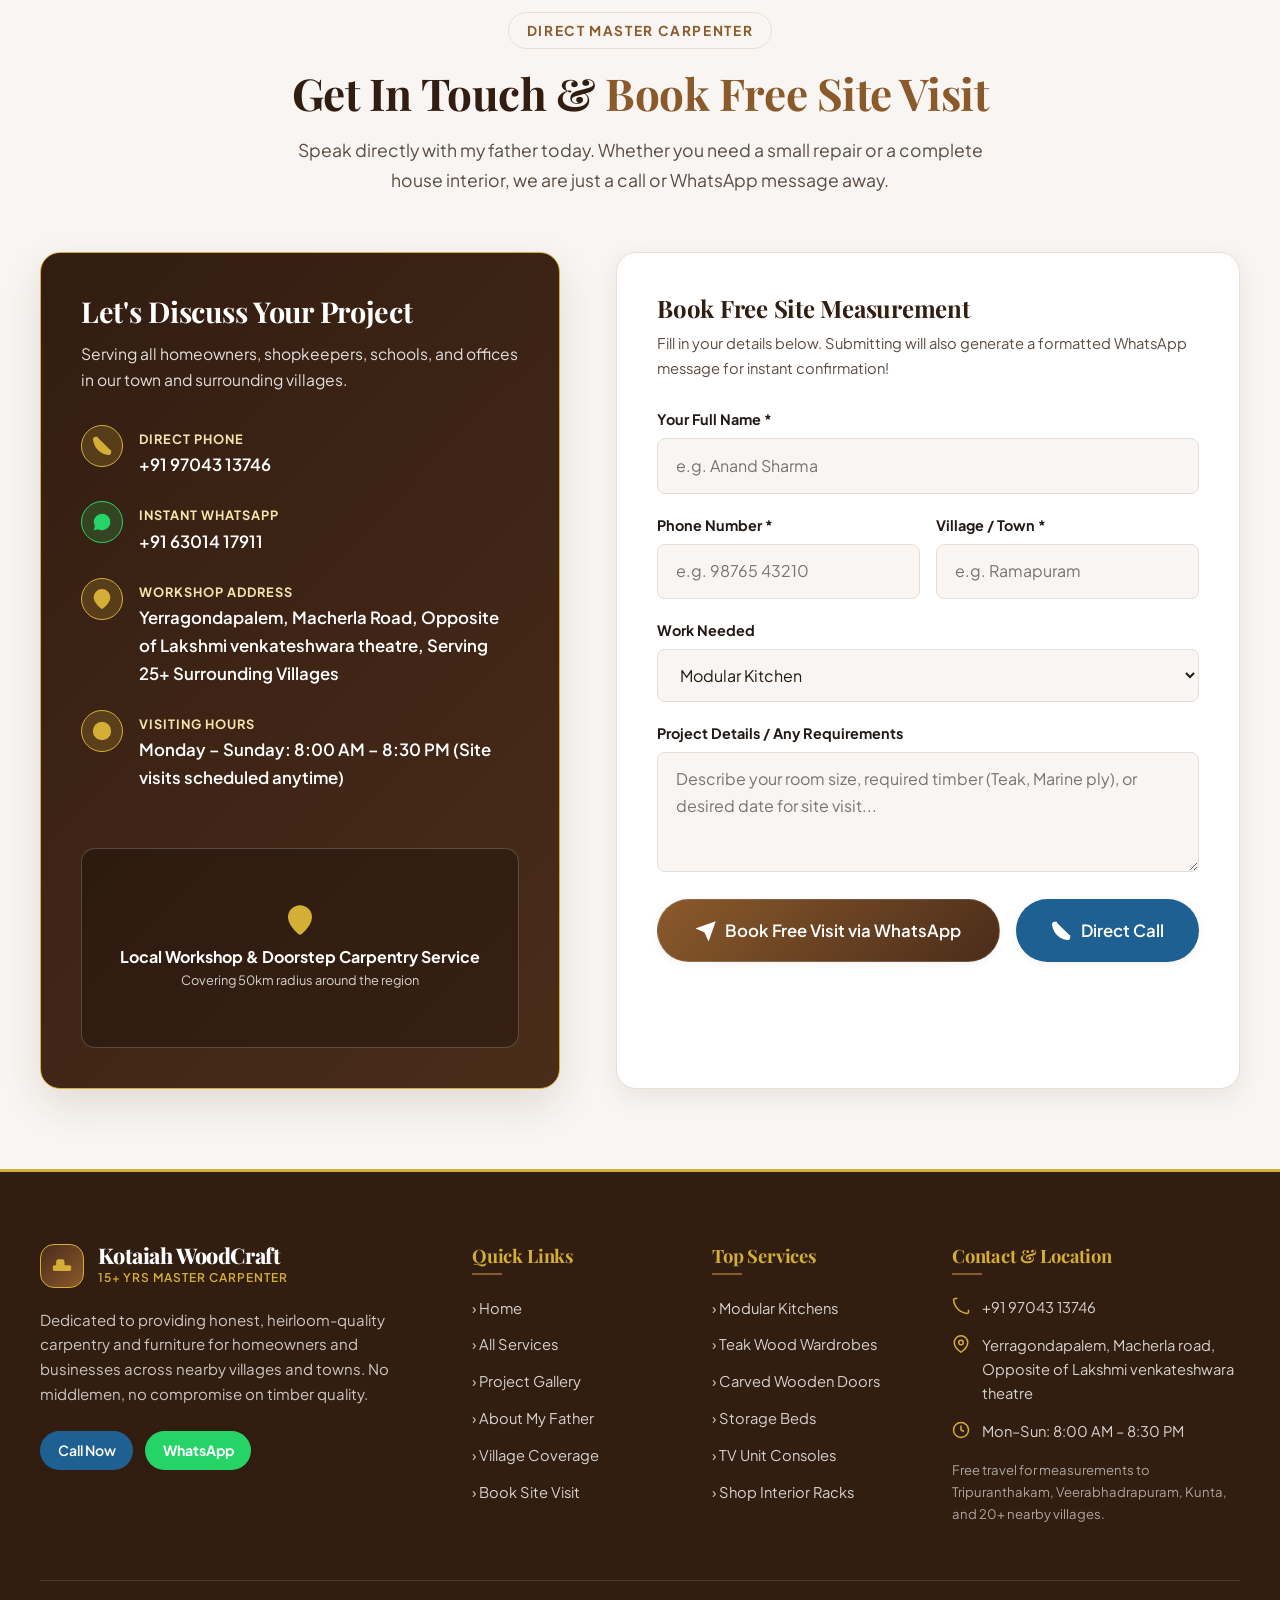
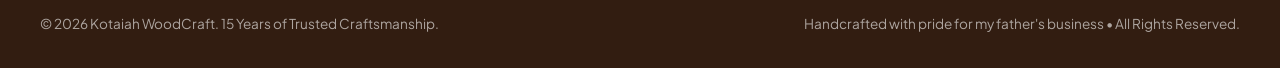
==== commit de5fda5e: "fix the issue of image path" ====
--- a/index.html
+++ b/index.html
@@ -626,7 +626,7 @@
           <!-- 10. Wooden Repairs & Polish -->
           <article class="service-card fade-in-up">
             <div class="service-img-wrapper">
-              <img src="C:\Users\srini\Downloads\Gemini_Generated_Image_r442m3r442m3r442.png" alt="Wood Polishing and Restoration" class="service-img" loading="lazy">
+              <img src="assets/images/repairs.png" alt="Wood Polishing and Restoration" class="service-img" loading="lazy">
               <span class="service-badge">Restoration</span>
             </div>
             <div class="service-content">
@@ -692,7 +692,7 @@
           <!-- 12. Bespoke Custom Furniture -->
           <article class="service-card fade-in-up">
             <div class="service-img-wrapper">
-              <img src="C:\Users\srini\Downloads\Gemini_Generated_Image_jwbevmjwbevmjwbe.png" alt="Handcrafted Custom Pooja Mandir" class="service-img" loading="lazy">
+              <img src="assets/images/mandir.png" alt="Handcrafted Custom Pooja Mandir" class="service-img" loading="lazy">
               <span class="service-badge">Custom Made</span>
             </div>
             <div class="service-content">
